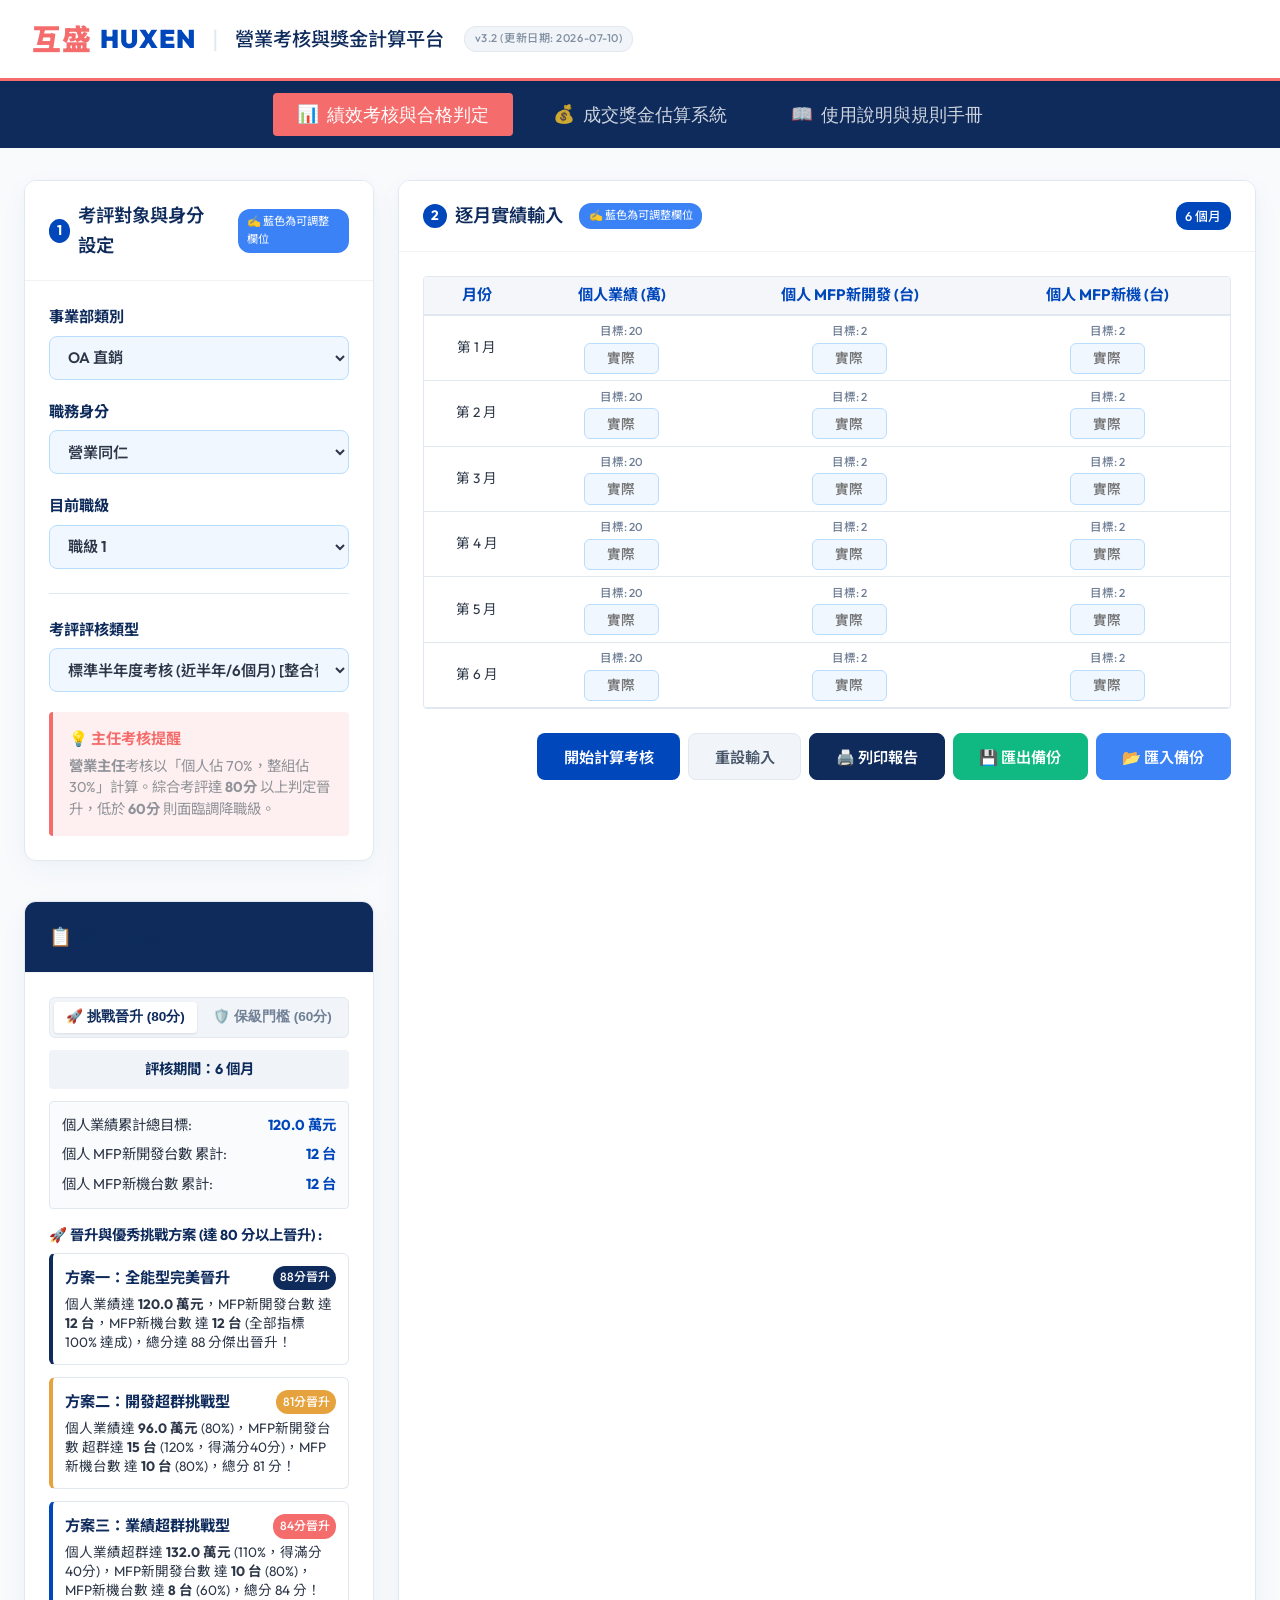
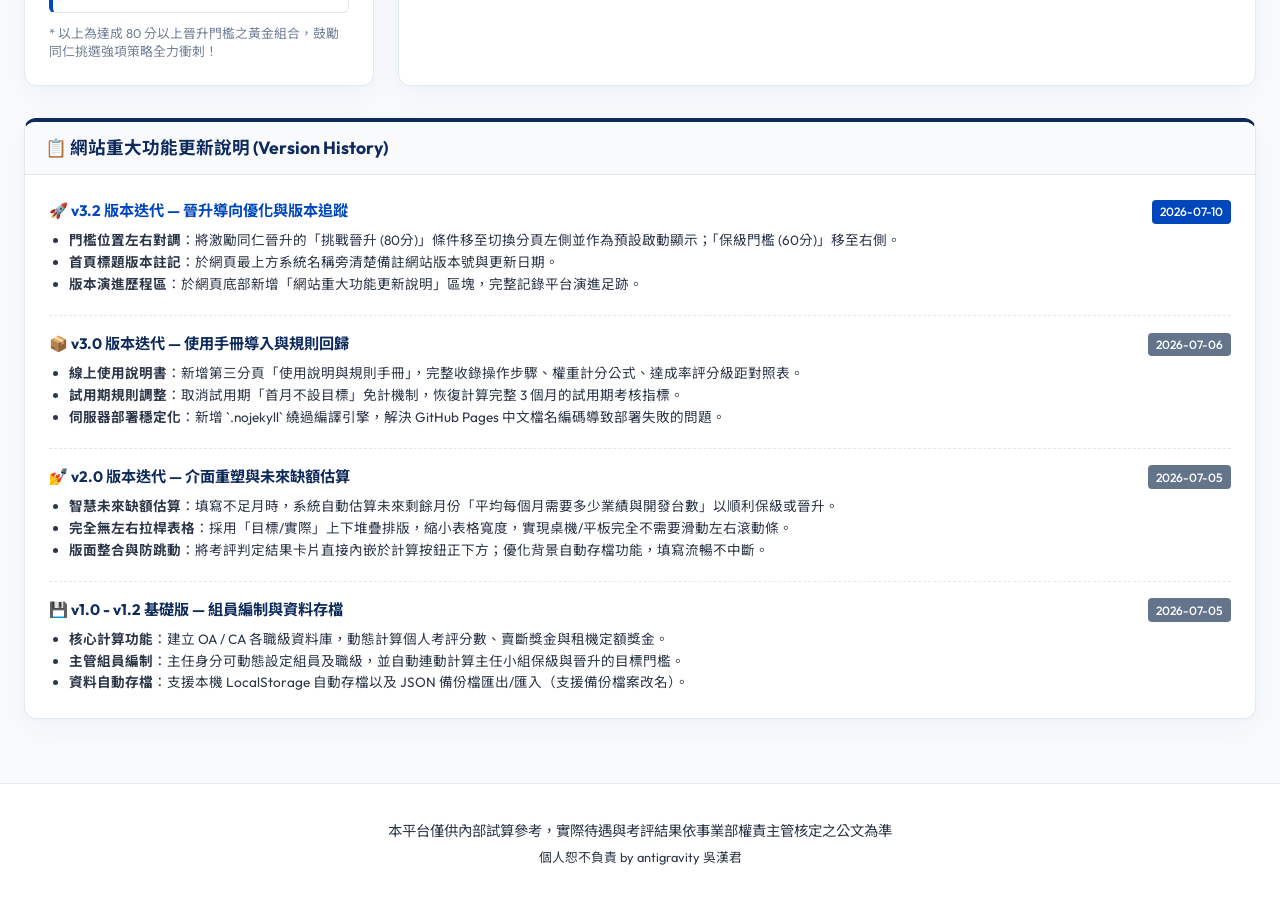
==== 營業考核與獎金計算平台.html @ aeac6f18 "UX: Rename alert note to '主任考核提醒' and Card 2 header to '晉升&保級小助手'" ====
<!DOCTYPE html>
<html lang="zh-TW">
<head>
  <meta charset="UTF-8">
  <meta name="viewport" content="width=device-width, initial-scale=1.0">
  <title>互盛 HUXEN | 營業同仁成交獎金與績效考核計算平台</title>
  <!-- Google Fonts: Outfit & Noto Sans TC -->
  <link rel="preconnect" href="https://fonts.googleapis.com">
  <link rel="preconnect" href="https://fonts.gstatic.com" crossorigin>
  <link href="https://fonts.googleapis.com/css2?family=Noto+Sans+TC:wght@400;500;700&family=Outfit:wght@400;600;800&display=swap" rel="stylesheet">
  
  <style>
    /* Style System based on https://www.eosasc.com.tw/ (Huxen / Aurora style) */

    :root {
      --brand-blue: #0047bb;      /* 互盛皇家藍 */
      --brand-red: #f56c6c;       /* 震旦經典紅 (改為更柔和的高雅紅) */
      --brand-red-hover: #dd6161;
      --brand-blue-hover: #003691;
      --navy: #0e2b5c;            /* 深海軍藍 */
      --bg-color: #f8fafc;        /* 淺藍灰背景，增加呼吸感與高級感 */
      --card-bg: #ffffff;
      --text-dark: #2d3748;       /* 柔和深色字 */
      --text-muted: #718096;      /* 輔助文字 */
      --border-color: #e2e8f0;    /* 淺色細框線 */
      --border-radius: 12px;      /* 增加圓角到 12px 使其更柔和 */
      
      --success: #67c23a;         /* 更優雅的綠色 */
      --warning: #e6a23c;         /* 更溫和的橘黃色 */
      --danger: #f56c6c;
      --info: #909399;
    }

    * {
      box-sizing: border-box;
      margin: 0;
      padding: 0;
    }

    body {
      font-family: 'Outfit', 'Noto Sans TC', -apple-system, BlinkMacSystemFont, "Segoe UI", Roboto, Helvetica, Arial, sans-serif;
      background-color: var(--bg-color);
      color: var(--text-dark);
      line-height: 1.6;
    }


    /* Header */
    .app-header {
      background-color: #ffffff;
      border-bottom: 3px solid var(--brand-red);
      padding: 1rem 2rem;
      position: sticky;
      top: 0;
      z-index: 100;
      box-shadow: 0 2px 8px rgba(0, 0, 0, 0.06);
    }

    .header-container {
      max-width: 1400px;
      margin: 0 auto;
      display: flex;
      justify-content: space-between;
      align-items: center;
    }

    .brand {
      display: flex;
      align-items: center;
      gap: 0.5rem;
    }

    .logo-huxen {
      color: var(--brand-red);
      font-weight: 900;
      font-size: 1.8rem;
      letter-spacing: 1px;
    }

    .logo-group {
      color: var(--brand-blue);
      font-weight: 900;
      font-size: 1.6rem;
      letter-spacing: 1px;
    }

    .logo-divider {
      color: var(--border-color);
      font-size: 1.5rem;
      margin: 0 0.5rem;
    }

    .logo-title {
      font-weight: 500;
      color: var(--navy);
      font-size: 1.2rem;
    }

    .logo-version {
      font-size: 0.7rem;
      color: rgba(100, 116, 139, 0.8);
      background-color: #f1f5f9;
      border: 1px solid var(--border-color);
      padding: 0.2rem 0.6rem;
      border-radius: 12px;
      margin-left: 0.75rem;
      font-weight: 500;
      display: inline-block;
      vertical-align: middle;
      letter-spacing: 0.05em;
    }


    /* Tabs */
    .app-tabs {
      background-color: var(--navy);
      display: flex;
      justify-content: center;
      gap: 1rem;
      padding: 0.75rem 1rem;
    }

    .tab-btn {
      background: transparent;
      border: none;
      color: rgba(255, 255, 255, 0.8);
      padding: 0.6rem 1.5rem;
      font-size: 1.1rem;
      font-weight: 500;
      cursor: pointer;
      border-radius: 4px;
      transition: all 0.3s;
      display: flex;
      align-items: center;
      gap: 0.5rem;
    }

    .tab-btn:hover {
      color: #ffffff;
      background-color: rgba(255, 255, 255, 0.1);
    }

    .tab-btn.active {
      color: #ffffff;
      background-color: var(--brand-red);
    }

    /* Main Layout */
    .app-content {
      max-width: 1400px;
      margin: 2rem auto;
      padding: 0 1.5rem;
      min-height: 70vh;
    }

    .tab-section {
      display: none;
    }

    .tab-section.active {
      display: block;
      animation: fadeIn 0.4s ease-in-out;
    }

    @keyframes fadeIn {
      from { opacity: 0; transform: translateY(10px); }
      to { opacity: 1; transform: translateY(0); }
    }

    /* Grid & Cards */
    .grid-container {
      display: grid;
      grid-template-columns: 1fr;
      gap: 1.5rem;
    }

    /* Tab 1 Grid Structure - Default is vertical stack on mobile */
    #tab-appraisal .grid-container {
      grid-template-columns: 1fr;
    }

    /* Desktop Grid Structure */
    @media (min-width: 992px) {
      #tab-appraisal .grid-container {
        grid-template-columns: 350px 1fr;
      }
      
      /* When result is displayed, keep two columns */
      #tab-appraisal.has-result .grid-container {
        grid-template-columns: 350px 1fr;
      }
    }


    .left-panel {
      display: flex;
      flex-direction: column;
      gap: 1.5rem;
    }

    /* 保級及格條件樣式 */
    /* 參考門檻切換頁籤 */
    .ref-tab-toggle {
      display: flex;
      gap: 0.25rem;
      margin-bottom: 0.75rem;
      background-color: #f1f5f9;
      padding: 0.25rem;
      border-radius: 6px;
      border: 1px solid var(--border-color);
    }

    .ref-tab-btn {
      flex: 1;
      border: none;
      background: none;
      padding: 0.4rem;
      font-size: 0.85rem;
      font-weight: 700;
      color: var(--text-muted);
      border-radius: 4px;
      cursor: pointer;
      transition: all 0.2s ease;
      text-align: center;
    }

    .ref-tab-btn:hover {
      color: var(--navy);
      background-color: rgba(255, 255, 255, 0.5);
    }

    .ref-tab-btn.active {
      background-color: #ffffff;
      color: var(--navy);
      box-shadow: 0 1px 3px rgba(0,0,0,0.1);
    }

    .ref-period-desc {
      font-size: 0.9rem;
      color: var(--navy);
      font-weight: bold;
      background-color: #f0f4f8;
      padding: 0.5rem;
      border-radius: 4px;
      margin-bottom: 0.75rem;
      text-align: center;
    }

    .ref-target-list {
      list-style: none;
      padding: 0;
      margin-bottom: 1rem;
      font-size: 0.9rem;
      background-color: #fafbfc;
      padding: 0.75rem;
      border: 1px solid var(--border-color);
      border-radius: 4px;
    }

    .ref-target-list li {
      margin-bottom: 0.4rem;
      display: flex;
      justify-content: space-between;
    }

    .ref-target-list li:last-child {
      margin-bottom: 0;
    }

    .ref-target-list strong {
      color: var(--brand-blue);
    }

    .ref-scheme-card {
      border: 1px solid #e2e8f0;
      border-radius: 6px;
      padding: 0.75rem;
      margin-bottom: 0.75rem;
      background-color: #ffffff;
      transition: transform 0.2s, box-shadow 0.2s;
    }

    .ref-scheme-card:hover {
      transform: translateY(-2px);
      box-shadow: 0 4px 8px rgba(0, 0, 0, 0.05);
    }

    .ref-scheme-card.sales-focus {
      border-left: 4px solid var(--brand-blue);
    }

    .ref-scheme-card.qty-focus {
      border-left: 4px solid var(--warning);
    }

    .ref-scheme-card.balanced-focus {
      border-left: 4px solid var(--success);
    }

    .ref-scheme-title {
      font-size: 0.95rem;
      font-weight: bold;
      margin-bottom: 0.3rem;
      color: var(--navy);
      display: flex;
      justify-content: space-between;
    }

    .ref-scheme-title .badge {
      font-size: 0.75rem;
      padding: 0.1rem 0.4rem;
    }

    .ref-scheme-desc {
      font-size: 0.85rem;
      color: var(--text-dark);
      line-height: 1.4;
    }

    .ref-note {
      font-size: 0.8rem;
      color: var(--text-muted);
      line-height: 1.4;
      margin-top: 0.5rem;
    }

    .card {
      background-color: var(--card-bg);
      border: 1px solid var(--border-color);
      border-radius: var(--border-radius);
      box-shadow: 0 10px 30px rgba(0, 71, 187, 0.04), 0 1px 8px rgba(0, 0, 0, 0.02);
      overflow: hidden;
      display: flex;
      flex-direction: column;
      transition: transform 0.3s ease, box-shadow 0.3s ease;
    }

    .card-header {
      padding: 1.25rem 1.5rem;
      border-bottom: 1px solid #f0f2f5;
      background-color: #ffffff;
      display: flex;
      justify-content: space-between;
      align-items: center;
    }

    .card-header h3 {
      font-size: 1.15rem;
      color: var(--navy);
      font-weight: 600;
      display: flex;
      align-items: center;
      gap: 0.5rem;
    }

    .header-num {
      background-color: var(--brand-blue);
      color: #ffffff;
      width: 24px;
      height: 24px;
      border-radius: 50%;
      display: inline-flex;
      justify-content: center;
      align-items: center;
      font-size: 0.85rem;
      font-weight: 700;
    }

    .card-body {
      padding: 1.5rem;
      flex: 1;
    }


    /* Form Styles */
    .form-group {
      margin-bottom: 1.25rem;
    }

    .form-group label {
      display: block;
      font-weight: 700;
      margin-bottom: 0.4rem;
      color: var(--navy);
      font-size: 0.95rem;
    }

    .form-group select,
    .form-group input[type="text"],
    .form-group input[type="number"] {
      width: 100%;
      padding: 0.65rem 0.85rem;
      border: 1.5px solid #b9ddff;
      border-radius: 8px;
      font-size: 0.95rem;
      outline: none;
      background-color: #f0f7ff;
      color: var(--text-dark);
      font-weight: 600;
      font-family: inherit;
      transition: all 0.2s ease-in-out;
    }

    .form-group select:hover,
    .form-group input[type="text"]:hover,
    .form-group input[type="number"]:hover {
      background-color: #e0f0ff;
      border-color: #79bbff;
    }

    .form-group select:focus,
    .form-group input[type="text"]:focus,
    .form-group input[type="number"]:focus {
      border-color: var(--brand-blue);
      background-color: #ffffff;
      box-shadow: 0 0 0 3px rgba(0, 71, 187, 0.18);
    }



    .checkbox-group {
      display: flex;
      align-items: flex-start;
      gap: 0.5rem;
      background-color: #fcf8e3;
      padding: 0.75rem;
      border-radius: 4px;
      border: 1px solid #faebcc;
    }

    .checkbox-group input[type="checkbox"] {
      margin-top: 0.3rem;
      transform: scale(1.1);
      cursor: pointer;
    }

    .checkbox-group label {
      cursor: pointer;
      line-height: 1.4;
      font-size: 0.9rem;
    }

    .divider {
      border: 0;
      border-top: 1px solid var(--border-color);
      margin: 1.5rem 0;
    }

    /* Tables */
    .scroll-wrapper {
      overflow-x: auto;
      margin-bottom: 1rem;
      border: 1px solid var(--border-color);
      border-radius: 4px;
    }

    .input-table, .item-table {
      width: 100%;
      border-collapse: collapse;
      text-align: left;
      font-size: 0.95rem;
    }

    .input-table th, .item-table th {
      background-color: #f4f6f9;
      color: var(--brand-blue);
      font-weight: 700;
      padding: 0.8rem 1rem;
      border-bottom: 2px solid var(--border-color);
      white-space: nowrap;
    }

    .input-table td, .item-table td {
      padding: 0.8rem 1rem;
      border-bottom: 1px solid var(--border-color);
      vertical-align: middle;
    }

    .input-table tbody tr:hover, .item-table tbody tr:hover {
      background-color: #fafbfc;
    }

    .input-table input[type="number"],
    .item-table input[type="number"],
    .item-table select {
      padding: 0.45rem 0.7rem;
      border: 1.5px solid #b9ddff;
      border-radius: 6px;
      width: 100px;
      text-align: right;
      outline: none;
      background-color: #f0f7ff;
      color: var(--text-dark);
      font-weight: 600;
      font-family: inherit;
      transition: all 0.2s ease-in-out;
    }

    .input-table input[type="number"]:hover,
    .item-table input[type="number"]:hover,
    .item-table select:hover {
      background-color: #e0f0ff;
      border-color: #79bbff;
    }

    .input-table input[type="number"]:focus,
    .item-table input[type="number"]:focus,
    .item-table select:focus {
      border-color: var(--brand-blue);
      background-color: #ffffff;
      box-shadow: 0 0 0 3px rgba(0, 71, 187, 0.18);
    }


    .input-table input.read-only-target,
    .input-table td.read-only-target-td {
      background-color: #f1f3f5;
      color: #718096;
      font-weight: 600;
    }

    .input-table input.read-only-target {
      border-color: transparent;
      cursor: not-allowed;
    }


    /* Badge */
    .badge {
      background-color: var(--brand-blue);
      color: #ffffff;
      padding: 0.25rem 0.6rem;
      border-radius: 12px;
      font-size: 0.8rem;
      font-weight: 500;
    }

    /* Note Boxes */
    .note-box {
      padding: 1rem;
      border-radius: 4px;
      font-size: 0.9rem;
      margin-top: 1rem;
      line-height: 1.5;
    }

    .alert-note {
      background-color: #fef0f0;
      border-left: 4px solid var(--brand-red);
      color: #909399;
    }

    .alert-note h4 {
      color: var(--brand-red);
      font-size: 0.95rem;
      font-weight: 700;
      margin-bottom: 0.3rem;
    }

    .info-note {
      background-color: #ecf5ff;
      border-left: 4px solid var(--brand-blue);
      color: #606266;
    }

    .info-note h4 {
      color: var(--brand-blue);
      font-size: 0.95rem;
      font-weight: 700;
      margin-bottom: 0.3rem;
    }

    /* Buttons */
    .btn {
      padding: 0.7rem 1.6rem;
      font-size: 0.95rem;
      font-weight: 600;
      border-radius: 8px;
      cursor: pointer;
      border: 1px solid transparent;
      transition: all 0.25s ease-in-out;
      display: inline-flex;
      align-items: center;
      justify-content: center;
      font-family: inherit;
      gap: 0.5rem;
    }

    .btn:active {
      transform: scale(0.97);
    }

    .btn-primary {
      background-color: var(--brand-blue);
      color: #ffffff;
    }

    .btn-primary:hover {
      background-color: var(--brand-blue-hover);
      transform: translateY(-1px);
      box-shadow: 0 4px 12px rgba(0, 71, 187, 0.15);
    }

    .btn-secondary {
      background-color: #f1f5f9;
      color: #475569;
      border-color: #e2e8f0;
    }

    .btn-secondary:hover {
      background-color: #e2e8f0;
      color: #1e293b;
      transform: translateY(-1px);
    }


    .btn-danger {
      background-color: var(--danger);
      color: #ffffff;
      padding: 0.4rem 0.8rem;
      font-size: 0.85rem;
    }

    .btn-danger:hover {
      background-color: #a02d22;
    }

    .action-bar {
      display: flex;
      justify-content: flex-end;
      gap: 1rem;
      margin-top: 1.5rem;
    }

    .action-bar-center {
      display: flex;
      justify-content: center;
      gap: 1rem;
    }

    /* Dashboard Score Results */
    .result-card {
      grid-column: 1 / -1;
      animation: fadeIn 0.4s ease-in-out;
    }

    #appr-result-area {
      animation: fadeIn 0.5s ease-out;
    }

    .bg-navy {
      background-color: var(--navy) !important;
    }

    .text-white {
      color: #ffffff !important;
    }

    .score-dashboard {
      display: flex;
      flex-direction: column;
      align-items: center;
      justify-content: center;
      gap: 2rem;
      padding: 1.5rem;
      background-color: #f8fafc;
      border-radius: 8px;
      border: 1px solid var(--border-color);
      margin-bottom: 2rem;
    }

    @media (min-width: 768px) {
      .score-dashboard {
        flex-direction: row;
        justify-content: space-around;
      }
    }

    .score-circle {
      width: 160px;
      height: 160px;
      border-radius: 50%;
      background: radial-gradient(circle, #ffffff 60%, #e2e8f0 100%);
      border: 8px solid var(--brand-blue);
      display: flex;
      flex-direction: column;
      justify-content: center;
      align-items: center;
      box-shadow: 0 6px 16px rgba(0, 71, 187, 0.15);
    }

    .score-val {
      font-size: 3rem;
      font-weight: 900;
      color: var(--brand-blue);
      line-height: 1;
    }

    .score-lbl {
      font-size: 0.85rem;
      font-weight: 700;
      color: var(--text-muted);
      margin-top: 0.3rem;
    }

    .decision-panel {
      text-align: center;
      max-width: 350px;
    }

    .decision-title {
      font-weight: 700;
      color: var(--navy);
      font-size: 1.1rem;
      margin-bottom: 0.5rem;
    }

    .decision-badge {
      display: inline-block;
      padding: 0.5rem 2rem;
      font-size: 1.8rem;
      font-weight: 900;
      border-radius: 30px;
      color: #ffffff;
      box-shadow: 0 4px 10px rgba(0, 0, 0, 0.1);
      margin-bottom: 0.8rem;
      text-shadow: 1px 1px 2px rgba(0,0,0,0.15);
    }

    .decision-badge.pass {
      background-color: var(--success);
    }

    .decision-badge.warning {
      background-color: var(--warning);
    }

    .decision-badge.fail {
      background-color: var(--danger);
    }

    .decision-desc {
      font-size: 0.95rem;
      color: var(--text-dark);
      font-weight: 500;
    }

    /* Metric breakdowns */
    .section-title {
      font-size: 1.1rem;
      color: var(--navy);
      border-left: 4px solid var(--brand-red);
      padding-left: 0.5rem;
      margin-bottom: 1.2rem;
      font-weight: 700;
    }

    .metric-breakdown {
      display: flex;
      flex-direction: column;
      gap: 1.25rem;
      margin-bottom: 2rem;
    }

    .metric-item {
      background-color: #ffffff;
      border: 1px solid var(--border-color);
      padding: 1rem;
      border-radius: 6px;
    }

    .metric-info {
      display: flex;
      justify-content: space-between;
      font-weight: 700;
      margin-bottom: 0.5rem;
      font-size: 0.95rem;
    }

    .metric-score {
      color: var(--brand-blue);
    }

    .metric-progress-container {
      height: 10px;
      background-color: #e4e7ed;
      border-radius: 5px;
      overflow: hidden;
      margin-bottom: 0.5rem;
    }

    .metric-progress-bar {
      height: 100%;
      border-radius: 5px;
      transition: width 0.6s ease-in-out;
    }

    .bg-blue { background-color: var(--brand-blue) !important; }
    .bg-orange { background-color: var(--warning) !important; }
    .bg-red { background-color: var(--brand-red) !important; }

    .metric-details {
      font-size: 0.85rem;
      color: var(--text-muted);
    }

    /* Checklist */
    .checklist {
      list-style: none;
      display: flex;
      flex-direction: column;
      gap: 0.75rem;
    }

    .checklist li {
      display: flex;
      align-items: center;
      gap: 0.75rem;
      padding: 0.75rem 1rem;
      border-radius: 4px;
      background-color: #fdfdfd;
      border: 1px solid var(--border-color);
      font-weight: 500;
      font-size: 0.95rem;
    }

    .checklist li.checked-pass {
      border-color: #c2e7b0;
      background-color: #f0f9eb;
      color: var(--success);
    }

    .checklist li.checked-pass .chk-icon::before {
      content: '✓';
      font-weight: bold;
    }

    .checklist li.checked-fail {
      border-color: #fbc4c4;
      background-color: #fef0f0;
      color: var(--danger);
    }

    .checklist li.checked-fail .chk-icon::before {
      content: '✗';
      font-weight: bold;
    }

    .chk-icon {
      width: 20px;
      height: 20px;
      border-radius: 50%;
      border: 2px solid currentColor;
      display: inline-flex;
      justify-content: center;
      align-items: center;
      font-size: 0.75rem;
    }

    /* TAB 2 Commission CSS */
    #tab-commission .grid-container {
      grid-template-columns: 1fr;
    }

    .rental-actions {
      display: flex;
      flex-direction: column;
    }

    .total-commission-box {
      padding: 2rem;
      background-color: #fff5f5;
      border: 2px dashed var(--brand-red);
      border-radius: 8px;
      margin: 1rem auto 2rem;
      max-width: 500px;
    }

    .total-title {
      font-size: 1.2rem;
      color: var(--navy);
      font-weight: 700;
      margin-bottom: 0.5rem;
    }

    .total-amount-display {
      font-size: 3rem;
      font-weight: 900;
      color: var(--brand-red);
    }

    .commission-breakdown-summary {
      font-size: 1.1rem;
      color: var(--text-dark);
    }

    .commission-breakdown-summary p {
      margin: 0.5rem 0;
    }

    /* Utility margins */
    .mt-3 { margin-top: 1rem !important; }
    .mt-4 { margin-top: 1.5rem !important; }
    .mr-2 { margin-right: 0.5rem !important; }

    /* Footer bar */
    .app-footer-bar {
      background-color: #ffffff;
      border-top: 1px solid var(--border-color);
      padding: 2rem 1rem;
      text-align: center;
      margin-top: 4rem;
    }

    .footer-container p {
      margin: 0.25rem 0;
      font-size: 0.9rem;
    }

    .small {
      font-size: 0.8rem !important;
    }

    /* Mobile scroll tip styling */
    .mobile-scroll-tip {
      display: none;
      font-size: 0.85rem;
      color: var(--brand-red);
      font-weight: 700;
      margin-top: 0.4rem;
    }

    @media (max-width: 991px) {
      .mobile-scroll-tip {
        display: inline-block;
        width: 100%;
      }
    }

    /* Supervisor Team Composition CSS */
    .team-member-row {
      display: flex;
      align-items: center;
      gap: 0.5rem;
      background-color: #f8fafc;
      padding: 0.4rem 0.6rem;
      border-radius: 4px;
      border: 1px solid var(--border-color);
    }

    .team-member-row span {
      font-size: 0.85rem;
      font-weight: bold;
      color: var(--navy);
      white-space: nowrap;
    }

    .team-member-row select {
      padding: 0.25rem 0.5rem !important;
      font-size: 0.85rem !important;
      height: auto !important;
      width: auto !important;
      flex: 1;
    }

    .btn-delete-member {
      background: transparent;
      border: none;
      color: var(--brand-red);
      cursor: pointer;
      font-weight: bold;
      font-size: 1.1rem;
      padding: 0 0.25rem;
      line-height: 1;
      transition: color 0.2s;
    }

    .btn-delete-member:hover {
      color: var(--brand-red-hover);
    }

    /* Data Backup置底大型卡片樣式 */
    .data-backup-card {
      margin-top: 3rem;
      background-color: var(--card-bg);
      border: 1px solid var(--border-color);
      border-radius: var(--border-radius);
      box-shadow: 0 10px 30px rgba(0, 71, 187, 0.04), 0 1px 8px rgba(0, 0, 0, 0.02);
      padding: 2rem;
      text-align: center;
    }

    .backup-title {
      font-size: 1.2rem;
      font-weight: 600;
      color: var(--navy);
      margin-bottom: 0.5rem;
    }

    .backup-desc {
      font-size: 0.9rem;
      color: var(--text-muted);
      margin-bottom: 1.5rem;
    }

    .backup-buttons-group {
      display: flex;
      justify-content: center;
      gap: 1rem;
      flex-wrap: wrap;
    }

    .btn-backup {
      padding: 0.9rem 2rem !important;
      font-size: 1rem !important;
      min-width: 220px;
      box-shadow: 0 4px 6px rgba(0, 0, 0, 0.04);
    }

    .btn-backup svg {
      width: 20px;
      height: 20px;
      fill: currentColor;
    }

    .btn-backup-export {
      background-color: #10b981 !important;
      color: #ffffff !important;
      border-color: #10b981 !important;
    }

    .btn-backup-export:hover {
      background-color: #059669 !important;
      transform: translateY(-2px);
      box-shadow: 0 8px 16px rgba(16, 185, 129, 0.2);
    }

    .btn-backup-import {
      background-color: #3b82f6 !important;
      color: #ffffff !important;
      border-color: #3b82f6 !important;
    }

    .btn-backup-import:hover {
      background-color: #2563eb !important;
      transform: translateY(-2px);
      box-shadow: 0 8px 16px rgba(59, 130, 246, 0.2);
    }

    .backup-status-text {
      font-size: 0.9rem;
      color: #10b981;
      font-weight: 700;
      display: none;
      align-items: center;
      justify-content: center;
      gap: 0.3rem;
      margin-top: 1rem;
    }

    .cell-stack {
      display: flex;
      flex-direction: column;
      align-items: center;
      gap: 2px;
    }

    .target-lbl {
      font-size: 0.72rem;
      color: var(--text-muted);
      font-weight: 500;
      white-space: nowrap;
    }

    .actual-input {
      width: 75px !important;
      text-align: right;
      font-size: 0.85rem !important;
      padding: 0.35rem 0.5rem !important;
      border-radius: 6px !important;
      background-color: #f0f7ff !important;
      border: 1.5px solid #b9ddff !important;
      color: var(--text-dark) !important;
      font-weight: 600 !important;
      outline: none !important;
      transition: all 0.2s ease-in-out !important;
    }

    .actual-input:hover {
      background-color: #e0f0ff !important;
      border-color: #79bbff !important;
    }

    .actual-input:focus {
      background-color: #ffffff !important;
      border-color: var(--brand-blue) !important;
      box-shadow: 0 0 0 3px rgba(0, 71, 187, 0.18) !important;
    }


    /* 列印專屬排版優化 */
    @media print {
      /* 隱藏網頁上無須列印的互動元件與導覽 */
      header,
      nav,
      .left-panel,
      .action-bar,
      .action-bar-center,
      .rental-actions,
      .btn,
      button,
      input[type="file"],
      #save-status-msg,
      .changelog-section,
      footer,
      .item-table th:last-child,
      .item-table td:last-child {
        display: none !important;
      }

      /* 擴展主容器至 100% 滿版 */
      body {
        background-color: #ffffff !important;
        color: #000000 !important;
        font-size: 11pt !important;
        margin: 0 !important;
        padding: 0 !important;
      }

      .app-content {
        max-width: 100% !important;
        width: 100% !important;
        padding: 0 !important;
        margin: 0 !important;
      }

      .grid-container {
        display: block !important;
      }

      /* 卡片改為無陰影邊框 */
      .card {
        box-shadow: none !important;
        border: 1px solid #000000 !important;
        margin-bottom: 20px !important;
        page-break-inside: avoid !important;
        background-color: #ffffff !important;
      }

      .card-header {
        background-color: #f1f5f9 !important;
        color: #000000 !important;
        border-bottom: 1px solid #000000 !important;
        padding: 0.5rem 1rem !important;
      }

      .card-header h3 {
        color: #000000 !important;
      }

      /* 在列印網頁最上方顯示報告抬頭 */
      body::before {
        content: "互盛 HUXEN 營業考核與獎金試算報告";
        display: block;
        font-size: 18pt;
        font-weight: bold;
        text-align: center;
        margin-bottom: 20px;
        color: #000000;
      }

      /* 在列印網頁最下方顯示聲明與備註 */
      body::after {
        content: "所有數據試算僅供參考，本平台僅供內部試算參考，實際待遇與考評結果依事業部權責主管核定之公文為準";
        display: block;
        font-size: 9pt;
        text-align: center;
        margin-top: 30px;
        border-top: 1px solid #000000;
        padding-top: 10px;
        color: #334155;
      }

      /* 去除輸入欄位背景與下拉選單箭頭 */
      input, select {
        border: none !important;
        background: transparent !important;
        color: #000000 !important;
        font-weight: bold !important;
        padding: 0 !important;
        appearance: none !important;
      }

      /* 表格框線黑白化 */
      .item-table, .metric-breakdown-table {
        border: 1px solid #000000 !important;
        width: 100% !important;
      }

      .item-table th, .item-table td {
        border: 1px solid #000000 !important;
        color: #000000 !important;
      }

      .item-table th {
        background-color: #f1f5f9 !important;
      }

      /* 強制將結果區完全展開顯示 */
      #appr-result-area {
        display: block !important;
        border-top: 2px solid #000000 !important;
      }
      
      .score-circle {
        border: 2px solid #000000 !important;
        color: #000000 !important;
      }
    }
  </style>



</head>
<body>

  <!-- Header -->
  <header class="app-header">
    <div class="header-container">
      <div class="brand">
        <!-- Aurora / Huxen Red & Blue Styled Logo -->
        <span class="logo-huxen">互盛</span>
        <span class="logo-group">HUXEN</span>
        <span class="logo-divider">|</span>
        <span class="logo-title">營業考核與獎金計算平台</span>
        <span class="logo-version">v3.2 (更新日期: 2026-07-10)</span>
      </div>
    </div>
  </header>

  <!-- Navigation Tabs -->
  <nav class="app-tabs">
    <button class="tab-btn active" onclick="switchTab('appraisal')">
      <span class="tab-icon">📊</span> 績效考核與合格判定
    </button>
    <button class="tab-btn" onclick="switchTab('commission')">
      <span class="tab-icon">💰</span> 成交獎金估算系統
    </button>
    <button class="tab-btn" onclick="switchTab('guide')">
      <span class="tab-icon">📖</span> 使用說明與規則手冊
    </button>
  </nav>


  <main class="app-content">
    
    <!-- Tab 1: Performance Appraisal -->
    <section id="tab-appraisal" class="tab-section active">
      <div class="grid-container">
        
        <!-- Left Panel Container (Stacks multiple cards) -->
        <div class="left-panel">
          <!-- Card 1: Configuration -->
          <div class="card config-card">
            <div class="card-header">
              <h3><span class="header-num">1</span> 考評對象與身分設定 <span class="badge" style="background-color: #3b82f6; font-size: 0.7rem; margin-left: 0.5rem; font-weight: normal; vertical-align: middle;">✍️ 藍色為可調整欄位</span></h3>
            </div>
            <div class="card-body">
              <!-- Channel / Role -->
              <div class="form-group">
                <label for="appr-channel">事業部類別</label>
                <select id="appr-channel" onchange="onAppraisalConfigChange()">
                  <option value="OA">OA 直銷</option>
                  <option value="CA">CA 直銷</option>
                </select>
              </div>
              
              <div class="form-group">
                <label for="appr-role">職務身分</label>
                <select id="appr-role" onchange="onAppraisalConfigChange()">
                  <option value="sales">營業同仁</option>
                  <option value="supervisor">營業主任</option>
                </select>
              </div>

              <div class="form-group">
                <label for="appr-level">目前職級</label>
                <select id="appr-level" onchange="onAppraisalConfigChange()">
                  <!-- Dynamic based on role -->
                </select>
              </div>

              <!-- Supervisor Team Members Config (Only visible when role is supervisor) -->
              <div id="supervisor-team-config-wrap" style="display: none; margin-top: 1.25rem;">
                <label style="display: block; font-weight: 700; margin-bottom: 0.5rem; color: var(--navy); font-size: 0.95rem;">營業組員編制設定</label>
                <div id="team-members-list" style="display: flex; flex-direction: column; gap: 0.5rem; margin-bottom: 0.75rem;">
                  <!-- Dynamic Member Rows -->
                </div>
                <button type="button" class="btn btn-secondary" onclick="addTeamMember()" style="padding: 0.35rem 0.75rem; font-size: 0.85rem; width: 100%;">＋ 新增組員 / 缺編</button>
              </div>

              <hr class="divider">


              <!-- Evaluation Mode -->
              <div class="form-group">
                <label for="appr-mode">考評評核類型</label>
                <select id="appr-mode" onchange="onAppraisalConfigChange()">
                  <option value="standard-6m">標準半年度考核 (近半年/6個月) [整合晉升與調降]</option>
                  <option value="promotion-sup">同仁晉升主任 (近三個月/3個月)</option>
                  <option value="probation">新員試用期評核 (近三個月/3個月)</option>
                </select>
              </div>


              <div class="note-box alert-note">
                <h4>💡 主任考核提醒</h4>
                <p><strong>營業主任</strong>考核以「個人佔 70%，整組佔 30%」計算。綜合考評達 <strong>80分</strong> 以上判定晉升，低於 <strong>60分</strong> 則面臨調降職級。</p>
              </div>
            </div>
          </div>

          <!-- Card 2: Passing Condition Reference (Avoid Demotion) -->
          <div class="card ref-card mt-3">
            <div class="card-header bg-navy text-white">
              <h3>📋 晉升&保級小助手</h3>
            </div>
            <div class="card-body" id="pass-conditions-content">
              <!-- Dynamically populated by JS -->
            </div>
          </div>
        </div>

        <!-- Middle input panel -->
        <div class="card input-card">
          <div class="card-header">
            <h3><span class="header-num">2</span> 逐月實績輸入 <span class="badge" style="background-color: #3b82f6; font-size: 0.7rem; margin-left: 0.5rem; font-weight: normal; vertical-align: middle;">✍️ 藍色為可調整欄位</span></h3>
            <span class="badge" id="month-count-badge">6 個月</span>
          </div>
          <div class="card-body">
            <span class="mobile-scroll-tip">👈 手機版可左右滑動表格輸入實績 👉</span>

            <div class="scroll-wrapper">
              <table class="input-table" id="appr-input-table">
                <thead>
                  <tr id="table-header-row">
                    <!-- Dynamic Headers -->
                  </tr>
                </thead>
                <tbody id="appr-input-tbody">
                  <!-- Dynamic Input Rows -->
                </tbody>
              </table>
            </div>

            <div class="action-bar" style="display: flex; align-items: center; gap: 0.5rem; flex-wrap: wrap;">
              <button class="btn btn-primary" onclick="calculateAppraisal()">開始計算考核</button>
              <button class="btn btn-secondary" onclick="resetAppraisalForm()">重設輸入</button>
              <button type="button" class="btn" onclick="window.print()" style="background-color: var(--navy); color: #ffffff; border-color: var(--navy); transform: none; box-shadow: none;">🖨️ 列印報告</button>
              <button type="button" class="btn btn-backup-export" onclick="exportDataToFile()">💾 匯出備份</button>
              <button type="button" class="btn btn-backup-import" onclick="triggerImportFile()">📂 匯入備份</button>
              <input type="file" id="import-file-input" style="display: none;" accept=".json" onchange="importDataFromFile(event)">
              <span id="save-status-msg" style="font-size: 0.85rem; color: #10b981; margin-left: 1rem; align-self: center; font-weight: bold; display: none;">✓ 已自動存檔</span>
            </div>

          </div>
        </div>


            <!-- Appraisal Result Area (Embedded directly below action buttons) -->
            <div id="appr-result-area" style="display: none; margin-top: 2rem; border-top: 1.5px solid var(--border-color); padding-top: 1.5rem;">
              <h3 style="margin-bottom: 1.5rem; color: var(--navy); font-size: 1.2rem; font-weight: 700; display: flex; align-items: center; gap: 0.5rem;">
                <span class="header-num" style="background-color: var(--brand-blue); color: white; border-radius: 50%; width: 24px; height: 24px; display: inline-flex; align-items: center; justify-content: center; font-size: 0.9rem;">3</span> 考評判定結果
              </h3>
              
              <!-- Score dashboard -->
              <div class="score-dashboard">
                <div class="score-circle">
                  <span class="score-val" id="res-total-score">0</span>
                  <span class="score-lbl">綜合考核得分</span>
                </div>
                <div class="decision-panel">
                  <div class="decision-title">考評判定結果</div>
                  <div class="decision-badge" id="res-decision-badge">--</div>
                  <div class="decision-desc" id="res-decision-desc"></div>
                </div>
              </div>

              <!-- Score breakdown detail -->
              <h4 class="section-title">指標得分明細</h4>
              <div class="metric-breakdown">
                
                <!-- Metric 1 -->
                <div class="metric-item">
                  <div class="metric-info">
                    <span class="metric-name">1. 業績達成率 (配分 40%)</span>
                    <span class="metric-score" id="res-m1-score">0 / 40 分</span>
                  </div>
                  <div class="metric-progress-container">
                    <div class="metric-progress-bar bg-blue" id="res-m1-progress" style="width: 0%"></div>
                  </div>
                  <div class="metric-details">
                    目標累計: <span id="res-m1-target">0</span> 萬 | 實際累計: <span id="res-m1-actual">0</span> 萬 (達成率: <span id="res-m1-rate">0%</span>)
                  </div>
                </div>

                <!-- Metric 2 -->
                <div class="metric-item">
                  <div class="metric-info">
                    <span class="metric-name" id="res-m2-name">2. MFP新開發台數達成率 (配分 40%)</span>
                    <span class="metric-score" id="res-m2-score">0 / 40 分</span>
                  </div>
                  <div class="metric-progress-container">
                    <div class="metric-progress-bar bg-orange" id="res-m2-progress" style="width: 0%"></div>
                  </div>
                  <div class="metric-details">
                    目標累計: <span id="res-m2-target">0</span> 台 | 實際累計: <span id="res-m2-actual">0</span> 台 (達成率: <span id="res-m2-rate">0%</span>)
                  </div>
                </div>

                <!-- Metric 3 -->
                <div class="metric-item">
                  <div class="metric-info">
                    <span class="metric-name" id="res-m3-name">3. MFP新機台數達成率 (配分 20%)</span>
                    <span class="metric-score" id="res-m3-score">0 / 20 分</span>
                  </div>
                  <div class="metric-progress-container">
                    <div class="metric-progress-bar bg-red" id="res-m3-progress" style="width: 0%"></div>
                  </div>
                  <div class="metric-details">
                    目標累計: <span id="res-m3-target">0</span> 台 | 實際累計: <span id="res-m3-actual">0</span> 台 (達成率: <span id="res-m3-rate">0%</span>)
                  </div>
                </div>

              </div>

              <!-- Weighted Breakdown (for supervisor) -->
              <div id="supervisor-weight-panel" class="note-box info-note" style="display: none;">
                <h4>👥 營業主任小組加權明細</h4>
                <p>個人考評分數: <strong id="res-personal-score">0</strong> 分 (權重 70% = <span id="res-personal-weighted">0</span> 分)</p>
                <p>小組考評分數: <strong id="res-group-score">0</strong> 分 (權重 30% = <span id="res-group-weighted">0</span> 分)</p>
                <p class="small text-muted">* 小組目標與實際為各月份組員(含主任)總和。</p>
              </div>

              <!-- Minimum Condition Checklist -->
              <h4 class="section-title">合格條件檢核</h4>
              <ul class="checklist">
                <li id="chk-score-80">
                  <span class="chk-icon"></span> 晉升標準: 近期分數達 80 分以上 (現狀: <span id="chk-score-80-val">0</span> 分)
                </li>
                <li id="chk-score-60">
                  <span class="chk-icon"></span> 降級警示: 分數低於 60 分將面臨降級 (現狀: <span id="chk-score-60-val">0</span> 分)
                </li>
                <li id="chk-probation-pass" style="display: none;">
                  <span class="chk-icon"></span> 試用正式任用: 分數達 80 分以上 (現狀: <span id="chk-prob-score-val">0</span> 分)
                </li>
              </ul>

              <!-- Future requirements estimation (only visible when partially filled) -->
              <div id="future-estimation-panel" style="display: none; margin-top: 1.5rem; padding: 1.25rem; background-color: #ecf5ff; border: 1px solid #dcdfe6; border-radius: 8px; border-left: 4px solid var(--brand-blue);">
                <h4 style="color: var(--brand-blue); margin-bottom: 0.5rem; display: flex; align-items: center; gap: 0.3rem; font-size: 1rem; font-weight: 600;">
                  <span>🔮 未來月份業績與台數缺額預估</span>
                </h4>
                <p style="font-size: 0.85rem; color: var(--text-dark); margin-bottom: 0.75rem;">
                  您目前已填寫了 <strong id="est-filled-months" class="text-primary" style="color: var(--brand-blue);">0</strong> 個月實績，剩餘 <strong id="est-rem-months" class="text-primary" style="color: var(--brand-blue);">0</strong> 個月。若要達到目標，剩餘月份平均每月需達成：
                </p>
                
                <div style="overflow-x: auto;">
                  <table style="width: 100%; border-collapse: collapse; font-size: 0.85rem; text-align: left; min-width: 500px;">
                    <thead>
                      <tr style="border-bottom: 2px solid #cbd5e1;">
                        <th style="padding: 0.5rem 0.2rem; color: var(--navy); font-weight: 600;">預估達成目標</th>
                        <th style="padding: 0.5rem 0.2rem; text-align: right; color: var(--brand-blue); font-weight: 600;">個人月均業績</th>
                        <th style="padding: 0.5rem 0.2rem; text-align: right; color: var(--brand-blue); font-weight: 600;">個人月均新開發</th>
                        <th style="padding: 0.5rem 0.2rem; text-align: right; color: var(--brand-blue); font-weight: 600;">個人月均新機</th>
                        <th class="est-group-th" style="padding: 0.5rem 0.2rem; text-align: right; color: var(--navy); font-weight: 600;">小組月均業績</th>
                        <th class="est-group-th" style="padding: 0.5rem 0.2rem; text-align: right; color: var(--navy); font-weight: 600;">小組月均新開發</th>
                        <th class="est-group-th" style="padding: 0.5rem 0.2rem; text-align: right; color: var(--navy); font-weight: 600;">小組月均新機</th>
                      </tr>
                    </thead>
                    <tbody>
                      <tr style="border-bottom: 1px solid #e2e8f0;">
                        <td style="padding: 0.6rem 0.2rem; font-weight: bold; color: var(--brand-blue);">🎯 100% 滿分目標</td>
                        <td style="padding: 0.6rem 0.2rem; text-align: right; font-weight: bold;" id="est-100-s-sales">0 萬</td>
                        <td style="padding: 0.6rem 0.2rem; text-align: right; font-weight: bold;" id="est-100-s-dev">0 台</td>
                        <td style="padding: 0.6rem 0.2rem; text-align: right; font-weight: bold;" id="est-100-s-mach">0 台</td>
                        <td class="est-group-td" style="padding: 0.6rem 0.2rem; text-align: right; font-weight: bold;" id="est-100-g-sales">0 萬</td>
                        <td class="est-group-td" style="padding: 0.6rem 0.2rem; text-align: right; font-weight: bold;" id="est-100-g-dev">0 台</td>
                        <td class="est-group-td" style="padding: 0.6rem 0.2rem; text-align: right; font-weight: bold;" id="est-100-g-mach">0 台</td>
                      </tr>
                      <tr>
                        <td style="padding: 0.6rem 0.2rem; font-weight: bold; color: #e11d48;">🛡️ 60分 保級基本線 (均衡型)</td>
                        <td style="padding: 0.6rem 0.2rem; text-align: right; font-weight: bold; color: #e11d48;" id="est-60-s-sales">0 萬</td>
                        <td style="padding: 0.6rem 0.2rem; text-align: right; font-weight: bold; color: #e11d48;" id="est-60-s-dev">0 台</td>
                        <td style="padding: 0.6rem 0.2rem; text-align: right; font-weight: bold; color: #e11d48;" id="est-60-s-mach">0 台</td>
                        <td class="est-group-td" style="padding: 0.6rem 0.2rem; text-align: right; font-weight: bold; color: #e11d48;" id="est-60-g-sales">0 萬</td>
                        <td class="est-group-td" style="padding: 0.6rem 0.2rem; text-align: right; font-weight: bold; color: #e11d48;" id="est-60-g-dev">0 台</td>
                        <td class="est-group-td" style="padding: 0.6rem 0.2rem; text-align: right; font-weight: bold; color: #e11d48;" id="est-60-g-mach">0 台</td>
                      </tr>
                    </tbody>
                  </table>
                </div>
                <small style="display: block; margin-top: 0.6rem; color: var(--text-muted); font-size: 0.75rem; line-height: 1.4;">
                  * 註：當月只要有輸入任何一個實際數值，即視為該月已填寫；剩餘每月業績若算出來小於 0 則顯示 0 萬；台數皆採無條件進位整數；若為營業主任，小組包含組員與主任目標總加。
                </small>
              </div>

            </div>

          </div>
        </div>


      </div>
    </section>

    <!-- Tab 2: Commission Calculator -->
    <section id="tab-commission" class="tab-section">
      <div class="grid-container">
        
        <!-- Outright Sale Commission Card -->
        <div class="card outright-card">
          <div class="card-header bg-blue text-white">
            <h3>賣斷獎金估算 (單筆實績 x 獎金比率) <span class="badge" style="background-color: #3b82f6; font-size: 0.7rem; margin-left: 0.5rem; font-weight: normal; vertical-align: middle;">✍️ 藍色為可調整欄位</span></h3>
          </div>
          <div class="card-body">
            <div class="scroll-wrapper">
              <table class="item-table" id="outright-table">
                <thead>
                  <tr>
                    <th>交易編號</th>
                    <th>單筆實績 (元)</th>
                    <th>基本獎金比率 (%)</th>
                    <th>新開發顧客另加發比率 (%)</th>
                    <th>實績小計 (元)</th>
                    <th>小計獎金 (元)</th>
                    <th>操作</th>
                  </tr>
                </thead>
                <tbody id="outright-tbody">
                  <!-- Row items inserted dynamically -->
                </tbody>
              </table>
            </div>
            <button class="btn btn-secondary mt-3" onclick="addOutrightRow()">＋ 新增賣斷交易</button>
          </div>
        </div>

        <!-- Rental Commission Card -->
        <div class="card rental-card">
          <div class="card-header bg-orange text-white">
            <h3>租機獎金估算 (現有/新開發顧客定額機型獎金) <span class="badge" style="background-color: #3b82f6; font-size: 0.7rem; margin-left: 0.5rem; font-weight: normal; vertical-align: middle;">✍️ 藍色為可調整欄位</span></h3>
          </div>
          <div class="card-body">
            <div class="scroll-wrapper">
              <table class="item-table" id="rental-table">
                <thead>
                  <tr>
                    <th>交易編號</th>
                    <th>機型類別</th>
                    <th>速度與規格</th>
                    <th>顧客開發類型</th>
                    <th>租期條件</th>
                    <th>數量 (台)</th>
                    <th>單台定額獎金 (元)</th>
                    <th>小計獎金 (元)</th>
                    <th>操作</th>
                  </tr>
                </thead>
                <tbody id="rental-tbody">
                  <!-- Row items inserted dynamically -->
                </tbody>
              </table>
            </div>
            <div class="rental-actions">
              <button class="btn btn-secondary mt-3" onclick="addRentalRow()">＋ 新增租機交易</button>
              <div class="note-box alert-note mt-3">
                <small>⚠️ <strong>備註事項</strong>：大批採購 10 台(含)以上或特殊交易由主管個案核定；租期未達 36 期者，獎金將減半折算。</small>
              </div>
            </div>
          </div>
        </div>

        <!-- Total Commission Dashboard -->
        <div class="card total-card">
          <div class="card-header bg-red text-white">
            <h3>🏆 佣金與獎金總計結果</h3>
          </div>
          <div class="card-body text-center">
            <div class="total-commission-box">
              <div class="total-title">預估同仁成交總獎金</div>
              <div class="total-amount-display">NT$ <span id="com-total-amount">0</span></div>
            </div>
            <hr class="divider">
            <div class="commission-breakdown-summary">
              <p>賣斷交易總數: <strong id="com-outright-count">0</strong> 筆 | 賣斷獎金累計: NT$ <strong id="com-outright-total">0</strong></p>
              <p>租機交易台數: <strong id="com-rental-qty">0</strong> 台 | 租機獎金累計: NT$ <strong id="com-rental-total">0</strong></p>
            </div>
            <div class="action-bar-center mt-4">
              <button class="btn btn-secondary mr-2" onclick="resetCommissionForm()">全部重設</button>
              <button class="btn mr-2" onclick="window.print()" style="background-color: var(--navy); color: #ffffff; border-color: var(--navy); transform: none; box-shadow: none;">🖨️ 列印報告</button>
              <button class="btn btn-primary" onclick="calculateCommission()">計算總成交獎金</button>
            </div>
          </div>
        </div>

      </div>
    </section>

    <!-- Tab 3: Guide & Manual -->
    <section id="tab-guide" class="tab-section">
      <div class="card guide-card" style="max-width: 1000px; margin: 0 auto; margin-bottom: 2rem;">
        <div class="card-header bg-navy text-white">
          <h3>📖 互盛營業考核與獎金計算平台 使用說明書</h3>
        </div>
        <div class="card-body" style="padding: 2rem; line-height: 1.7; color: var(--text-dark);">
          
          <!-- Section 1: Overview -->
          <div style="margin-bottom: 2.5rem;">
            <h4 style="color: var(--brand-blue); border-left: 4px solid var(--brand-blue); padding-left: 0.6rem; font-size: 1.15rem; font-weight: 700; margin-bottom: 0.8rem;">
              🎯 平台設計宗旨
            </h4>
            <p style="font-size: 0.95rem;">
              本計算平台專為<strong>互盛（HUXEN）營業同仁與主管</strong>設計，旨在協助營業考核試算以及日常成交獎金的估算。透過整合級距評分表、提供晉升.合格門檻條件，提供一鍵式的判定與回饋，協助同仁提早規劃業績並掌握薪酬權益。
            </p>
          </div>

          <!-- Section 2: Step-by-Step Guide -->
          <div style="margin-bottom: 2.5rem;">
            <h4 style="color: var(--brand-blue); border-left: 4px solid var(--brand-blue); padding-left: 0.6rem; font-size: 1.15rem; font-weight: 700; margin-bottom: 1rem;">
              🚀 系統使用五步驟
            </h4>
            <div style="display: grid; grid-template-columns: repeat(auto-fit, minmax(280px, 1fr)); gap: 1rem;">
              
              <div class="note-box info-note" style="margin: 0; padding: 1rem; border-radius: 8px; border-left: 4px solid var(--brand-blue);">
                <strong style="color: var(--brand-blue); display: block; margin-bottom: 0.4rem; font-size: 0.95rem; font-weight: 700;">1. 身分與考評設定</strong>
                選擇您的「事業部類別」（OA / CA）、「職務身分」（營業同仁 / 主任）與「職級」，並根據考評目的設定評核類型。
              </div>

              <div class="note-box info-note" style="margin: 0; padding: 1rem; border-radius: 8px; border-left: 4px solid var(--brand-blue);">
                <strong style="color: var(--brand-blue); display: block; margin-bottom: 0.4rem; font-size: 0.95rem; font-weight: 700;">2. 確認保級門檻</strong>
                設定身分後，左方「保級免遭調降合格門檻」卡片會即時呈現出該職級在此考核期內對應的三大保級方案的個人與團隊業績要求。
              </div>

              <div class="note-box info-note" style="margin: 0; padding: 1rem; border-radius: 8px; border-left: 4px solid var(--brand-blue);">
                <strong style="color: var(--brand-blue); display: block; margin-bottom: 0.4rem; font-size: 0.95rem; font-weight: 700;">3. 逐月輸入實際實績</strong>
                在表格中填寫您每個月的「實際」值。上方的「目標」值會自動帶出。輸入時系統會於背景**自動存檔**，且畫面不會跳動。
              </div>

              <div class="note-box info-note" style="margin: 0; padding: 1rem; border-radius: 8px; border-left: 4px solid var(--brand-blue);">
                <strong style="color: var(--brand-blue); display: block; margin-bottom: 0.4rem; font-size: 0.95rem; font-weight: 700;">4. 一鍵計算判定與預估</strong>
                輸入完畢後點擊「開始計算考核」。系統將呈現總分與合格檢核，若填寫未滿期，還會顯示**「未來月份業績台數預估」**。
              </div>

            </div>
          </div>

          <!-- Section 3: Performance Criteria -->
          <div style="margin-bottom: 2.5rem;">
            <h4 style="color: var(--brand-blue); border-left: 4px solid var(--brand-blue); padding-left: 0.6rem; font-size: 1.15rem; font-weight: 700; margin-bottom: 1rem;">
              📊 績效考核計分標準與權重
            </h4>
            
            <div style="background: #f8fafc; padding: 1.25rem; border-radius: 8px; border: 1px solid var(--border-color); margin-bottom: 1.25rem;">
              <strong style="color: var(--navy); display: block; margin-bottom: 0.5rem; font-size: 0.95rem;">⚖️ 權重分配公式：</strong>
              <ul style="margin-left: 1.25rem; font-size: 0.9rem; display: flex; flex-direction: column; gap: 0.4rem; list-style-type: disc;">
                <li><strong>個人指標權重</strong>：業績達成率 (配分 40%)、新開發台數達成率 (配分 40%)、新機台數達成率 (配分 20%)。</li>
                <li><strong>職務身分權重</strong>：
                  <ul style="margin-left: 1.25rem; list-style-type: circle; margin-top: 0.25rem;">
                    <li><strong>營業同仁</strong>：總考核分數 = 個人指標得分。</li>
                    <li><strong>營業主任</strong>：總考核分數 = 個人得分 * 70% + 小組得分 * 30%。(註：小組目標與實際為全組組員之加總)</li>
                  </ul>
                </li>
              </ul>
            </div>

            <div style="overflow-x: auto;">
              <table style="width: 100%; border-collapse: collapse; font-size: 0.85rem; text-align: center; min-width: 600px; border: 1px solid var(--border-color);">
                <thead>
                  <tr style="background-color: var(--navy); color: white; font-weight: bold;">
                    <th style="padding: 0.6rem;">達成率區間</th>
                    <th style="padding: 0.6rem;">指標一：業績得分 (配分 40)</th>
                    <th style="padding: 0.6rem;">指標二：新開發得分 (配分 40)</th>
                    <th style="padding: 0.6rem;">指標三：新機得分 (配分 20)</th>
                  </tr>
                </thead>
                <tbody>
                  <tr style="border-bottom: 1px solid #e2e8f0;">
                    <td style="padding: 0.6rem; font-weight: bold;">超額達成 (110%~120%+)</td>
                    <td style="padding: 0.6rem; color: var(--brand-blue); font-weight: bold;">40 分 (達成率 &ge; 110%)</td>
                    <td style="padding: 0.6rem; color: var(--brand-blue); font-weight: bold;">40 分 (達成率 &ge; 120%)</td>
                    <td style="padding: 0.6rem; color: var(--brand-blue); font-weight: bold;">20 分 (達成率 &ge; 120%)</td>
                  </tr>
                  <tr style="border-bottom: 1px solid #e2e8f0; background-color: #f8fafc;">
                    <td style="padding: 0.6rem; font-weight: bold;">100% 完美達成</td>
                    <td style="padding: 0.6rem;">35 分</td>
                    <td style="padding: 0.6rem;">35 分</td>
                    <td style="padding: 0.6rem;">18 分</td>
                  </tr>
                  <tr style="border-bottom: 1px solid #e2e8f0;">
                    <td style="padding: 0.6rem; font-weight: bold;">80% ~ 90% 區間</td>
                    <td style="padding: 0.6rem;">30 分 (90%) / 25 分 (80%)</td>
                    <td style="padding: 0.6rem;">30 分 (80%)</td>
                    <td style="padding: 0.6rem;">16 分 (80%)</td>
                  </tr>
                  <tr style="border-bottom: 1px solid #e2e8f0; background-color: #f8fafc;">
                    <td style="padding: 0.6rem; font-weight: bold;">60% ~ 70% 區間</td>
                    <td style="padding: 0.6rem; color: #e11d48;">20 分 (未達 80%)</td>
                    <td style="padding: 0.6rem;">25 分 (60%)</td>
                    <td style="padding: 0.6rem;">14 分 (60%)</td>
                  </tr>
                  <tr style="border-bottom: 1px solid #e2e8f0;">
                    <td style="padding: 0.6rem; font-weight: bold;">未達 60% 門檻</td>
                    <td style="padding: 0.6rem; color: #e11d48; font-weight: bold;">20 分 (未達 80% 皆為最低得分)</td>
                    <td style="padding: 0.6rem; color: #e11d48; font-weight: bold;">20 分 (未達 60%)</td>
                    <td style="padding: 0.6rem; color: #e11d48; font-weight: bold;">12 分 (未達 60%)</td>
                  </tr>
                </tbody>
              </table>
            </div>
          </div>

          <!-- Section 4: Backup Policies -->
          <div style="margin-bottom: 1.5rem;">
            <h4 style="color: var(--brand-blue); border-left: 4px solid var(--brand-blue); padding-left: 0.6rem; font-size: 1.15rem; font-weight: 700; margin-bottom: 0.8rem;">
              💾 資料備份、還原與隱私安全
            </h4>
            <p style="font-size: 0.95rem; margin-bottom: 0.6rem;">
              為了最大化便利性與資料安全，平台採用以下備份機制：
            </p>
            <ul style="margin-left: 1.25rem; font-size: 0.9rem; display: flex; flex-direction: column; gap: 0.4rem; list-style-type: disc;">
              <li><strong>瀏覽器自動存檔</strong>：只要您輸入 any 資料，系統便會自動將其保存在您的本機瀏覽器（LocalStorage）中。即使您關閉瀏覽器或重新整理，資料也不會遺失。</li>
              <li><strong>JSON 檔案備份與還原</strong>：點擊「匯出備份」即可將目前輸入的所有考評與獎金數據下載為一個備份檔案（.json）。下次使用時點選「匯入備份」即可完美復原。</li>
              <li><strong>完美支援檔案改名</strong>：為了方便檔案管理，您可以自由更改匯出的備份檔案名稱（例如改為 `2026-07_Jeff特考.json`），系統在匯入時依然能夠完美解析資料。</li>
              <li><strong>100% 隱私保護</strong>：本系統為純前端應用程式，所有計算與存檔皆在您自己的電腦瀏覽器中完成，**絕不會上傳任何個資或業績數據至任何外部伺服器**，請放心使用。</li>
            </ul>
          </div>

        </div>
      </div>
    </section>

  </main>

  <!-- Version Changelog Section -->
  <section class="changelog-section" style="max-width: 1400px; margin: 0 auto 3rem auto; padding: 0 1.5rem;">
    <div class="card" style="border-top: 4px solid var(--navy);">
      <div class="card-header bg-light" style="background-color: #f8fafc; border-bottom: 1px solid var(--border-color); padding: 0.75rem 1.25rem;">
        <h3 style="font-size: 1.1rem; color: var(--navy); display: flex; align-items: center; gap: 0.5rem; margin: 0; font-weight: 700;">
          📋 網站重大功能更新說明 (Version History)
        </h3>
      </div>
      <div class="card-body" style="padding: 1.5rem; font-size: 0.85rem; line-height: 1.6; color: var(--text-dark);">
        <div class="changelog-timeline" style="display: flex; flex-direction: column; gap: 1.25rem;">
          
          <div class="changelog-item">
            <div style="display: flex; justify-content: space-between; align-items: center; margin-bottom: 0.4rem;">
              <strong style="font-size: 0.95rem; color: var(--brand-blue); font-weight: 700;">🚀 v3.2 版本迭代 — 晉升導向優化與版本追蹤</strong>
              <span class="badge" style="background-color: var(--brand-blue); color: white; padding: 0.15rem 0.5rem; border-radius: 4px; font-weight: 500; font-size: 0.75rem;">2026-07-10</span>
            </div>
            <ul style="margin-left: 1.25rem; list-style-type: disc;">
              <li><strong>門檻位置左右對調</strong>：將激勵同仁晉升的「挑戰晉升 (80分)」條件移至切換分頁左側並作為預設啟動顯示；「保級門檻 (60分)」移至右側。</li>
              <li><strong>首頁標題版本註記</strong>：於網頁最上方系統名稱旁清楚備註網站版本號與更新日期。</li>
              <li><strong>版本演進歷程區</strong>：於網頁底部新增「網站重大功能更新說明」區塊，完整記錄平台演進足跡。</li>
            </ul>
          </div>

          <div class="changelog-item" style="border-top: 1px dashed #e2e8f0; padding-top: 1rem;">
            <div style="display: flex; justify-content: space-between; align-items: center; margin-bottom: 0.4rem;">
              <strong style="font-size: 0.95rem; color: var(--navy); font-weight: 700;">📦 v3.0 版本迭代 — 使用手冊導入與規則回歸</strong>
              <span class="badge" style="background-color: #64748b; color: white; padding: 0.15rem 0.5rem; border-radius: 4px; font-weight: 500; font-size: 0.75rem;">2026-07-06</span>
            </div>
            <ul style="margin-left: 1.25rem; list-style-type: disc;">
              <li><strong>線上使用說明書</strong>：新增第三分頁「使用說明與規則手冊」，完整收錄操作步驟、權重計分公式、達成率評分級距對照表。</li>
              <li><strong>試用期規則調整</strong>：取消試用期「首月不設目標」免計機制，恢復計算完整 3 個月的試用期考核指標。</li>
              <li><strong>伺服器部署穩定化</strong>：新增 `.nojekyll` 繞過編譯引擎，解決 GitHub Pages 中文檔名編碼導致部署失敗的問題。</li>
            </ul>
          </div>

          <div class="changelog-item" style="border-top: 1px dashed #e2e8f0; padding-top: 1rem;">
            <div style="display: flex; justify-content: space-between; align-items: center; margin-bottom: 0.4rem;">
              <strong style="font-size: 0.95rem; color: var(--navy); font-weight: 700;">💅 v2.0 版本迭代 — 介面重塑與未來缺額估算</strong>
              <span class="badge" style="background-color: #64748b; color: white; padding: 0.15rem 0.5rem; border-radius: 4px; font-weight: 500; font-size: 0.75rem;">2026-07-05</span>
            </div>
            <ul style="margin-left: 1.25rem; list-style-type: disc;">
              <li><strong>智慧未來缺額估算</strong>：填寫不足月時，系統自動估算未來剩餘月份「平均每個月需要多少業績與開發台數」以順利保級或晉升。</li>
              <li><strong>完全無左右拉桿表格</strong>：採用「目標/實際」上下堆疊排版，縮小表格寬度，實現桌機/平板完全不需要滑動左右滾動條。</li>
              <li><strong>版面整合與防跳動</strong>：將考評判定結果卡片直接內嵌於計算按鈕正下方；優化背景自動存檔功能，填寫流暢不中斷。</li>
            </ul>
          </div>

          <div class="changelog-item" style="border-top: 1px dashed #e2e8f0; padding-top: 1rem;">
            <div style="display: flex; justify-content: space-between; align-items: center; margin-bottom: 0.4rem;">
              <strong style="font-size: 0.95rem; color: var(--navy); font-weight: 700;">💾 v1.0 - v1.2 基礎版 — 組員編制與資料存檔</strong>
              <span class="badge" style="background-color: #64748b; color: white; padding: 0.15rem 0.5rem; border-radius: 4px; font-weight: 500; font-size: 0.75rem;">2026-07-05</span>
            </div>
            <ul style="margin-left: 1.25rem; list-style-type: disc;">
              <li><strong>核心計算功能</strong>：建立 OA / CA 各職級資料庫，動態計算個人考評分數、賣斷獎金與租機定額獎金。</li>
              <li><strong>主管組員編制</strong>：主任身分可動態設定組員及職級，並自動連動計算主任小組保級與晉升的目標門檻。</li>
              <li><strong>資料自動存檔</strong>：支援本機 LocalStorage 自動存檔以及 JSON 備份檔匯出/匯入（支援備份檔案改名）。</li>
            </ul>
          </div>

        </div>
      </div>
    </div>
  </section>

  <!-- Footer -->
  <footer class="app-footer-bar">
    <div class="footer-container">
      <p>本平台僅供內部試算參考，實際待遇與考評結果依事業部權責主管核定之公文為準</p>
      <p class="small text-muted">個人恕不負責 by antigravity 吳漢君</p>
    </div>
  </footer>


  <!-- Vanilla JS Logic -->
  <script>
    // ==========================================
    // 1. 全域變數與資料庫定義
    // ==========================================

    // 職級與月目標資料庫 (投影片 P.10 績效目標)
    const TARGETS_DB = {
      OA: {
        sales: { // 營業同仁
          1: { sales: 20, newDev: 2, newMach: 2 }, // 業績(萬元), 新開發台數, 新機台數
          2: { sales: 30, newDev: 2, newMach: 2 },
          3: { sales: 40, newDev: 3, newMach: 3 },
          4: { sales: 45, newDev: 3, newMach: 3 }
        },
        supervisor: { // 營業主任
          4: { sales: 45, newDev: 3, newMach: 3 },
          5: { sales: 50, newDev: 3, newMach: 3 },
          6: { sales: 55, newDev: 3, newMach: 3 }
        }
      },
      CA: {
        sales: { // CA 營業同仁
          1: { sales: 40, newDev: 1, newMach: 1 }, // 業績(萬元), 交換機目標, MFP銷售目標(新機+舊機)
          2: { sales: 60, newDev: 1, newMach: 1 },
          3: { sales: 80, newDev: 2, newMach: 2 },
          4: { sales: 100, newDev: 2, newMach: 2 }
        },
        supervisor: { // CA 營業主任
          4: { sales: 100, newDev: 2, newMach: 2 },
          5: { sales: 120, newDev: 2, newMach: 2 },
          6: { sales: 130, newDev: 2, newMach: 2 }
        }
      }
    };

    // 租機獎金費率對照表 (投影片 P.6 租機獎金)
    const RENTAL_RATES = {
      existing: { // 現有顧客
        blackPP: 1600, blackHigh: 1300, blackMed: 1000, blackLow: 700,
        colorPP: 2500, colorHigh: 2000, colorMed: 1500, colorLow: 1000,
        old: 500
      },
      newDev: { // 新開發顧客
        blackPP: 2100, blackHigh: 1800, blackMed: 1500, blackLow: 1200,
        colorPP: 3000, colorHigh: 2500, colorMed: 2000, colorLow: 1500,
        old: 1000
      }
    };

    // 狀態管理
    let currentTab = 'appraisal';
    let outrightCounter = 0;
    let rentalCounter = 0;
    let teamMembers = [{ id: 1, level: 1 }, { id: 2, level: 1 }]; // 預設 2 位組員，職級皆為 1
    let memberIdCounter = 2;


    // ==========================================
    // 2. 系統啟動初始化
    // ==========================================
    window.onload = function() {
      // 初始化分頁顯示
      switchTab('appraisal');
      
      // 嘗試從本地載入存檔，若無存檔則執行預設初始化
      const hasSavedState = loadAppState();
      if (!hasSavedState) {
        onAppraisalConfigChange();
      }

      const tbody = document.getElementById('appr-input-tbody');
      if (tbody) {
        tbody.addEventListener('input', () => {
          saveAppState();
          showSaveStatus();
        });
      }

      
      // 成交獎金預設新增一列
      addOutrightRow();
      addRentalRow();
    };


    // ==========================================
    // 3. 通用功能: 分頁切換
    // ==========================================
    function switchTab(tabId) {
      currentTab = tabId;
      
      // 1. 切換按鈕的 active 狀態 (避免 querySelector 單雙引號解析出錯)
      document.querySelectorAll('.tab-btn').forEach(btn => {
        const onclickStr = btn.getAttribute('onclick') || '';
        if (onclickStr.includes(tabId)) {
          btn.classList.add('active');
        } else {
          btn.classList.remove('active');
        }
      });

      // 2. 切換分頁內容區的 active 狀態
      document.querySelectorAll('.tab-section').forEach(sec => {
        if (sec.id === `tab-${tabId}`) {
          sec.classList.add('active');
        } else {
          sec.classList.remove('active');
        }
      });
    }



    // ==========================================
    // 4. 績效考核模組 (Appraisal Module)
    // ==========================================

    // 當下拉選單配置改變時
    function onAppraisalConfigChange() {
      const channel = document.getElementById('appr-channel').value;
      const role = document.getElementById('appr-role').value;
      const levelSelect = document.getElementById('appr-level');
      
      // 1. 根據身分動態填入可選職級
      const oldLevelVal = levelSelect.value;
      levelSelect.innerHTML = '';
      
      const levels = Object.keys(TARGETS_DB[channel][role]);
      levels.forEach(lvl => {
        const opt = document.createElement('option');
        opt.value = lvl;
        opt.textContent = `職級 ${lvl}`;
        levelSelect.appendChild(opt);
      });
      
      // 儘量保留原本的職級選擇，如果不合法則選第一個
      if (levels.includes(oldLevelVal)) {
        levelSelect.value = oldLevelVal;
      } else {
        levelSelect.value = levels[0];
      }

      // 2. 根據考評目的設定預設統計月數
      const mode = document.getElementById('appr-mode').value;


      // 3. 營業主任編制卡片顯示切換
      const teamConfigWrap = document.getElementById('supervisor-team-config-wrap');
      if (role === 'supervisor') {
        teamConfigWrap.style.display = 'block';
        renderTeamMembersList();
      } else {
        teamConfigWrap.style.display = 'none';
      }

      // 4. 重繪逐月輸入表格
      renderInputTable();
      saveAppState();
    }



    // 根據考評目的獲取月數
    function getEvaluationMonths() {
      const mode = document.getElementById('appr-mode').value;
      if (mode === 'promotion-sup' || mode === 'probation') {
        return 3;
      }
      return 6;
    }

    // 重繪逐月輸入表格
    function renderInputTable() {
      const channel = document.getElementById('appr-channel').value;
      const role = document.getElementById('appr-role').value;
      const level = document.getElementById('appr-level').value;
      const mode = document.getElementById('appr-mode').value;
      const isProbation = (mode === 'probation');
      const isFirstMonthZero = false;
      const monthsCount = getEvaluationMonths();
      
      // 更新徽章數字
      document.getElementById('month-count-badge').textContent = `${monthsCount} 個月`;

      // 獲取目前角色的月目標設定
      const targets = TARGETS_DB[channel][role][level];

      // 欄位標題定義
      let col2Name = channel === 'OA' ? 'MFP新開發 (台)' : '交換機銷售 (台)';
      let col3Name = channel === 'OA' ? 'MFP新機 (台)' : 'MFP銷售 (台)';

      const headerRow = document.getElementById('table-header-row');
      const tbody = document.getElementById('appr-input-tbody');

      // 組裝表頭 HTML
      let headerHtml = `
        <th style="padding: 0.4rem 0.6rem; text-align: center;">月份</th>
        <th style="padding: 0.4rem 0.6rem; text-align: center;">個人業績 (萬)</th>
        <th style="padding: 0.4rem 0.6rem; text-align: center;">個人 ${col2Name}</th>
        <th style="padding: 0.4rem 0.6rem; text-align: center;">個人 ${col3Name}</th>
      `;

      if (role === 'supervisor') {
        headerHtml += `
          <th style="padding: 0.4rem 0.6rem; text-align: center;">小組業績 (萬)</th>
          <th style="padding: 0.4rem 0.6rem; text-align: center;">小組 ${col2Name}</th>
          <th style="padding: 0.4rem 0.6rem; text-align: center;">小組 ${col3Name}</th>
        `;
      }
      headerRow.innerHTML = headerHtml;

      // 組裝表身 HTML
      tbody.innerHTML = '';
      for (let m = 1; m <= monthsCount; m++) {
        const isFirstMonth = (m === 1 && isFirstMonthZero);
        
        // 首月不設目標時，目標值寫為0；否則帶入資料庫預設
        const tSales = isFirstMonth ? 0 : targets.sales;
        const tNewDev = isFirstMonth ? 0 : targets.newDev;
        const tNewMach = isFirstMonth ? 0 : targets.newMach;

        // 小組目標預設值 (營業組各員(含主任)目標總和)
        let tgSales = isFirstMonth ? 0 : targets.sales;
        let tgNewDev = isFirstMonth ? 0 : targets.newDev;
        let tgNewMach = isFirstMonth ? 0 : targets.newMach;

        if (role === 'supervisor' && !isFirstMonth) {
          teamMembers.forEach(member => {
            const mTargets = TARGETS_DB[channel]['sales'][member.level];
            if (mTargets) {
              tgSales += mTargets.sales;
              tgNewDev += mTargets.newDev;
              tgNewMach += mTargets.newMach;
            }
          });
        }

        let rowHtml = `
          <td style="padding: 0.4rem 0.6rem; text-align: center; font-size: 0.85rem;">第 ${m} 月${isFirstMonth ? '<br><small class="text-danger" style="font-size: 0.75rem;">(免計)</small>' : ''}</td>
          <td style="padding: 0.4rem 0.6rem;">
            <div class="cell-stack">
              <span class="target-lbl">目標: ${tSales}</span>
              <input type="hidden" id="t-sales-${m}" value="${tSales}">
              <input type="number" step="any" id="a-sales-${m}" value="" placeholder="實際" class="actual-input">
            </div>
          </td>
          <td style="padding: 0.4rem 0.6rem;">
            <div class="cell-stack">
              <span class="target-lbl">目標: ${tNewDev}</span>
              <input type="hidden" id="t-dev-${m}" value="${tNewDev}">
              <input type="number" id="a-dev-${m}" value="" placeholder="實際" class="actual-input">
            </div>
          </td>
          <td style="padding: 0.4rem 0.6rem;">
            <div class="cell-stack">
              <span class="target-lbl">目標: ${tNewMach}</span>
              <input type="hidden" id="t-mach-${m}" value="${tNewMach}">
              <input type="number" id="a-mach-${m}" value="" placeholder="實際" class="actual-input">
            </div>
          </td>
        `;

        if (role === 'supervisor') {
          rowHtml += `
            <td style="padding: 0.4rem 0.6rem;">
              <div class="cell-stack">
                <span class="target-lbl">目標: ${tgSales}</span>
                <input type="hidden" id="tg-sales-${m}" value="${tgSales}">
                <input type="number" step="any" id="ag-sales-${m}" value="" placeholder="實際" class="actual-input">
              </div>
            </td>
            <td style="padding: 0.4rem 0.6rem;">
              <div class="cell-stack">
                <span class="target-lbl">目標: ${tgNewDev}</span>
                <input type="hidden" id="tg-dev-${m}" value="${tgNewDev}">
                <input type="number" id="ag-dev-${m}" value="" placeholder="實際" class="actual-input">
              </div>
            </td>
            <td style="padding: 0.4rem 0.6rem;">
              <div class="cell-stack">
                <span class="target-lbl">目標: ${tgNewMach}</span>
                <input type="hidden" id="tg-mach-${m}" value="${tgNewMach}">
                <input type="number" id="ag-mach-${m}" value="" placeholder="實際" class="actual-input">
              </div>
            </td>
          `;
        }

        const tr = document.createElement('tr');
        tr.id = `input-row-${m}`;
        tr.innerHTML = rowHtml;
        tbody.appendChild(tr);
      }
      updatePassConditions();
    }


    // 動態更新保級與免遭調降的條件
    let activeRefTab = 'promote'; // 'promote' 或 'pass'


    // 切換參考門檻的 Tab
    function toggleRefScheme(type) {
      activeRefTab = type;
      const btnPass = document.getElementById('btn-ref-pass');
      const btnPromote = document.getElementById('btn-ref-promote');
      const divPass = document.getElementById('scheme-pass-group');
      const divPromote = document.getElementById('scheme-promote-group');
      
      if (type === 'pass') {
        if (btnPass) btnPass.classList.add('active');
        if (btnPromote) btnPromote.classList.remove('active');
        if (divPass) divPass.style.display = 'block';
        if (divPromote) divPromote.style.display = 'none';
      } else {
        if (btnPass) btnPass.classList.remove('active');
        if (btnPromote) btnPromote.classList.add('active');
        if (divPass) divPass.style.display = 'none';
        if (divPromote) divPromote.style.display = 'block';
      }
    }

    // 動態更新保級與免遭調降的條件
    function updatePassConditions() {
      const channel = document.getElementById('appr-channel').value;
      const role = document.getElementById('appr-role').value;
      const level = document.getElementById('appr-level').value;
      const mode = document.getElementById('appr-mode').value;
      const isProbation = (mode === 'probation');
      const isFirstMonthZero = false;
      
      let monthsCount = getEvaluationMonths();
      let activeMonths = monthsCount;
      if (isFirstMonthZero) {
        activeMonths = monthsCount - 1;
      }

      const targets = TARGETS_DB[channel][role][level];
      if (!targets) return;

      // 計算期間內的個人加總目標
      const tSales = targets.sales * activeMonths;
      const tDev = targets.newDev * activeMonths;
      const tMach = targets.newMach * activeMonths;

      // 計算期間內的小組加總目標
      let gMonthlySales = targets.sales;
      let gMonthlyDev = targets.newDev;
      let gMonthlyMach = targets.newMach;

      if (role === 'supervisor') {
        teamMembers.forEach(member => {
          const mTargets = TARGETS_DB[channel]['sales'][member.level];
          if (mTargets) {
            gMonthlySales += mTargets.sales;
            gMonthlyDev += mTargets.newDev;
            gMonthlyMach += mTargets.newMach;
          }
        });
      }
      const tgSales = gMonthlySales * activeMonths;
      const tgDev = gMonthlyDev * activeMonths;
      const tgMach = gMonthlyMach * activeMonths;

      const m2Name = channel === 'OA' ? 'MFP新開發台數' : '交換機銷售台數';
      const m3Name = channel === 'OA' ? 'MFP新機台數' : 'MFP銷售台數(新+舊)';

      // === 保級門檻計算 (60分) ===
      const s1Sales = (tSales * 0.9).toFixed(1);
      const g1Sales = (tgSales * 0.9).toFixed(1);
      const s2Dev = Math.ceil(tDev * 0.8);
      const s2Mach = Math.ceil(tMach * 0.6);
      const g2Dev = Math.ceil(tgDev * 0.8);
      const g2Mach = Math.ceil(tgMach * 0.6);
      const s3Sales = (tSales * 0.8).toFixed(1);
      const s3Dev = Math.ceil(tDev * 0.6);
      const s3Mach = Math.ceil(tMach * 0.6);
      const g3Sales = (tgSales * 0.8).toFixed(1);
      const g3Dev = Math.ceil(tgDev * 0.6);
      const g3Mach = Math.ceil(tgMach * 0.6);

      // === 晉升門檻計算 (80分) ===
      const p1Sales = tSales.toFixed(1);
      const p1Dev = tDev;
      const p1Mach = tMach;
      const pg1Sales = tgSales.toFixed(1);
      const pg1Dev = tgDev;
      const pg1Mach = tgMach;

      const p2Sales = (tSales * 0.8).toFixed(1);
      const p2Dev = Math.ceil(tDev * 1.2);
      const p2Mach = Math.ceil(tMach * 0.8);
      const pg2Sales = (tgSales * 0.8).toFixed(1);
      const pg2Dev = Math.ceil(tgDev * 1.2);
      const pg2Mach = Math.ceil(tgMach * 0.8);

      const p3Sales = (tSales * 1.1).toFixed(1);
      const p3Dev = Math.ceil(tDev * 0.8);
      const p3Mach = Math.ceil(tMach * 0.6);
      const pg3Sales = (tgSales * 1.1).toFixed(1);
      const pg3Dev = Math.ceil(tgDev * 0.8);
      const pg3Mach = Math.ceil(tgMach * 0.6);

      let html = `
        <!-- Segmented Tab Control -->
        <div class="ref-tab-toggle">
          <button type="button" class="ref-tab-btn ${activeRefTab === 'promote' ? 'active' : ''}" id="btn-ref-promote" onclick="toggleRefScheme('promote')">🚀 挑戰晉升 (80分)</button>
          <button type="button" class="ref-tab-btn ${activeRefTab === 'pass' ? 'active' : ''}" id="btn-ref-pass" onclick="toggleRefScheme('pass')">🛡️ 保級門檻 (60分)</button>
        </div>

        <div class="ref-period-desc">
          評核期間：${monthsCount} 個月
        </div>
        <ul class="ref-target-list">
          <li><span>個人業績累計總目標:</span> <strong>${tSales.toFixed(1)} 萬元</strong></li>
          <li><span>個人 ${m2Name} 累計:</span> <strong>${tDev} 台</strong></li>
          <li><span>個人 ${m3Name} 累計:</span> <strong>${tMach} 台</strong></li>
      `;

      if (role === 'supervisor') {
        html += `
          <hr style="margin: 0.5rem 0; border: none; border-top: 1px dashed var(--border-color);">
          <li><span>小組業績累計總目標:</span> <strong>${tgSales.toFixed(1)} 萬元</strong></li>
          <li><span>小組 ${m2Name} 累計:</span> <strong>${tgDev} 台</strong></li>
          <li><span>小組 ${m3Name} 累計:</span> <strong>${tgMach} 台</strong></li>
        `;
      }

      html += `
        </ul>
        
        <!-- 1. 保級門檻群組 (60分) -->
        <div id="scheme-pass-group" style="display: ${activeRefTab === 'pass' ? 'block' : 'none'};">
          <h4 class="ref-note" style="font-weight: 700; color: var(--navy); margin-bottom: 0.5rem; font-size: 0.9rem;">🛡️ 保級最低門檻方案 (達 60 分免遭調降) :</h4>
      `;

      if (role === 'supervisor') {
        html += `
          <div class="ref-scheme-card sales-focus">
            <div class="ref-scheme-title">
              <span>方案一：業績主攻型</span>
              <span class="badge bg-blue">62分保級</span>
            </div>
            <div class="ref-scheme-desc" style="line-height: 1.6;">
              • <strong>個人</strong>：累計業績達 <strong>${s1Sales} 萬元</strong> (達成率 90%)<br>
              • <strong>小組</strong>：累計業績達 <strong>${g1Sales} 萬元</strong> (達成率 90%)<br>
              <small class="text-muted">此時縱使新開發與新機台數均低於標準，總分仍有 62 分安全保級。</small>
            </div>
          </div>

          <div class="ref-scheme-card qty-focus">
            <div class="ref-scheme-title">
              <span>方案二：台數主攻型</span>
              <span class="badge bg-orange">64分保級</span>
            </div>
            <div class="ref-scheme-desc" style="line-height: 1.6;">
              • <strong>個人</strong>：累計 ${m2Name} 達 <strong>${s2Dev} 台</strong> 且 ${m3Name} 達 <strong>${s2Mach} 台</strong><br>
              • <strong>小組</strong>：累計 ${m2Name} 達 <strong>${g2Dev} 台</strong> 且 ${m3Name} 達 <strong>${g2Mach} 台</strong><br>
              <small class="text-muted">此時縱使業績低於 80%，總分仍有 64 分安全保級。</small>
            </div>
          </div>

          <div class="ref-scheme-card balanced-focus">
            <div class="ref-scheme-title">
              <span>方案三：均衡達成型</span>
              <span class="badge bg-red">64分保級</span>
            </div>
            <div class="ref-scheme-desc" style="line-height: 1.6;">
              • <strong>個人</strong>：業績 <strong>${s3Sales} 萬</strong>、${m2Name} <strong>${s3Dev} 台</strong>、${m3Name} <strong>${s3Mach} 台</strong><br>
              • <strong>小組</strong>：業績 <strong>${g3Sales} 萬</strong>、${m2Name} <strong>${g3Dev} 台</strong>、${m3Name} <strong>${g3Mach} 台</strong><br>
              <small class="text-muted">個人與小組指標均達均衡標準，以 64 分保級。</small>
            </div>
          </div>
        `;
      } else {
        html += `
          <div class="ref-scheme-card sales-focus">
            <div class="ref-scheme-title">
              <span>方案一：業績主攻型</span>
              <span class="badge bg-blue">62分保級</span>
            </div>
            <div class="ref-scheme-desc">
              累計業績實績達 <strong>${s1Sales} 萬元</strong> (達成率 90%，得30分)。此時縱使新開發與新機台數均低於標準，總分仍有 62 分安全保級。
            </div>
          </div>

          <div class="ref-scheme-card qty-focus">
            <div class="ref-scheme-title">
              <span>方案二：台數主攻型</span>
              <span class="badge bg-orange">64分保級</span>
            </div>
            <div class="ref-scheme-desc">
              累計 ${m2Name} 達 <strong>${s2Dev} 台</strong> (80%，得30分) 且 ${m3Name} 達 <strong>${s2Mach} 台</strong> (60%，得14分)。此時縱使業績低於 80%，總分仍有 64 分安全保級。
            </div>
          </div>

          <div class="ref-scheme-card balanced-focus">
            <div class="ref-scheme-title">
              <span>方案三：均衡達成型</span>
              <span class="badge bg-red">64分保級</span>
            </div>
            <div class="ref-scheme-desc">
              累計業績達 <strong>${s3Sales} 萬元</strong> (80%，得25分)，且 ${m2Name} 達 <strong>${s3Dev} 台</strong> (60%，得25分)，且 ${m3Name} 達 <strong>${s3Mach} 台</strong> (60%，得14分)，總分 64 分保級。
            </div>
          </div>
        `;
      }

      if (role === 'supervisor') {
        html += `
          <div class="ref-note text-danger" style="margin-top: 0.8rem; font-weight: bold; font-size: 0.8rem; line-height: 1.4;">
            ⚠️ 營業主任特別說明：<br>
            主任總分 = 個人得分 * 70% + 小組得分 * 30%。<br>
            此保級計算需在個人與小組皆滿足該方案的情況下成立。
          </div>
        `;
      } else {
        html += `
          <p class="ref-note">* 以上保級門檻為根據扣分區間設計的參考組合，只要綜合考核總分達 60 分（含）以上即可免遭降級。</p>
        `;
      }

      html += `
        </div>

        <!-- 2. 挑戰晉升群組 (80分) -->
        <div id="scheme-promote-group" style="display: ${activeRefTab === 'promote' ? 'block' : 'none'};">
          <h4 class="ref-note" style="font-weight: 700; color: var(--navy); margin-bottom: 0.5rem; font-size: 0.9rem;">🚀 晉升與優秀挑戰方案 (達 80 分以上晉升) :</h4>
      `;

      if (role === 'supervisor') {
        html += `
          <div class="ref-scheme-card balanced-focus" style="border-left: 4px solid var(--navy);">
            <div class="ref-scheme-title">
              <span>方案一：全能型完美晉升</span>
              <span class="badge bg-blue" style="background-color: var(--navy) !important;">88分晉升</span>
            </div>
            <div class="ref-scheme-desc" style="line-height: 1.6;">
              • <strong>個人</strong>：累計達 <strong>${p1Sales} 萬</strong>、${m2Name} <strong>${p1Dev} 台</strong>、${m3Name} <strong>${p1Mach} 台</strong> (均達 100%)<br>
              • <strong>小組</strong>：累計達 <strong>${pg1Sales} 萬</strong>、${m2Name} <strong>${pg1Dev} 台</strong>、${m3Name} <strong>${pg1Mach} 台</strong> (均達 100%)<br>
              <small class="text-muted">個人與小組三項核心指標皆達標，總分可達 88 分完美獲得晉升！</small>
            </div>
          </div>

          <div class="ref-scheme-card qty-focus">
            <div class="ref-scheme-title">
              <span>方案二：開發超群挑戰型</span>
              <span class="badge bg-orange">81分晉升</span>
            </div>
            <div class="ref-scheme-desc" style="line-height: 1.6;">
              • <strong>個人</strong>：業績 <strong>${p2Sales} 萬</strong> (80%)、${m2Name} <strong>${p2Dev} 台</strong> (120%)、${m3Name} <strong>${p2Mach} 台</strong> (80%)<br>
              • <strong>小組</strong>：業績 <strong>${pg2Sales} 萬</strong> (80%)、${m2Name} <strong>${pg2Dev} 台</strong> (120%)、${m3Name} <strong>${pg2Mach} 台</strong> (80%)<br>
              <small class="text-muted">以新開發超額達成為核心，即使業績與新機稍弱，總分仍有 81 分順利晉升！</small>
            </div>
          </div>

          <div class="ref-scheme-card sales-focus">
            <div class="ref-scheme-title">
              <span>方案三：業績超群挑戰型</span>
              <span class="badge bg-red" style="background-color: var(--brand-red) !important;">84分晉升</span>
            </div>
            <div class="ref-scheme-desc" style="line-height: 1.6;">
              • <strong>個人</strong>：業績 <strong>${p3Sales} 萬</strong> (110%)、${m2Name} <strong>${p3Dev} 台</strong> (80%)、${m3Name} <strong>${p3Mach} 台</strong> (60%)<br>
              • <strong>小組</strong>：業績 <strong>${pg3Sales} 萬</strong> (110%)、${m2Name} <strong>${pg3Dev} 台</strong> (80%)、${m3Name} <strong>${pg3Mach} 台</strong> (60%)<br>
              <small class="text-muted">以業績超額達成為核心，即使開發與新機台數稍低，總分仍有 84 分順利晉升！</small>
            </div>
          </div>
        `;
      } else {
        html += `
          <div class="ref-scheme-card balanced-focus" style="border-left: 4px solid var(--navy);">
            <div class="ref-scheme-title">
              <span>方案一：全能型完美晉升</span>
              <span class="badge bg-blue" style="background-color: var(--navy) !important;">88分晉升</span>
            </div>
            <div class="ref-scheme-desc">
              個人業績達 <strong>${p1Sales} 萬元</strong>，${m2Name} 達 <strong>${p1Dev} 台</strong>，${m3Name} 達 <strong>${p1Mach} 台</strong> (全部指標 100% 達成)，總分達 88 分傑出晉升！
            </div>
          </div>

          <div class="ref-scheme-card qty-focus">
            <div class="ref-scheme-title">
              <span>方案二：開發超群挑戰型</span>
              <span class="badge bg-orange">81分晉升</span>
            </div>
            <div class="ref-scheme-desc">
              個人業績達 <strong>${p2Sales} 萬元</strong> (80%)，${m2Name} 超群達 <strong>${p2Dev} 台</strong> (120%，得滿分40分)，${m3Name} 達 <strong>${p2Mach} 台</strong> (80%)，總分 81 分！
            </div>
          </div>

          <div class="ref-scheme-card sales-focus">
            <div class="ref-scheme-title">
              <span>方案三：業績超群挑戰型</span>
              <span class="badge bg-red" style="background-color: var(--brand-red) !important;">84分晉升</span>
            </div>
            <div class="ref-scheme-desc">
              個人業績超群達 <strong>${p3Sales} 萬元</strong> (110%，得滿分40分)，${m2Name} 達 <strong>${p3Dev} 台</strong> (80%)，${m3Name} 達 <strong>${p3Mach} 台</strong> (60%)，總分 84 分！
            </div>
          </div>
        `;
      }

      if (role === 'supervisor') {
        html += `
          <div class="ref-note text-success" style="margin-top: 0.8rem; font-weight: bold; font-size: 0.8rem; line-height: 1.4;">
            🚀 主任卓越提醒：小組與個人皆需達成對應挑戰指標以確保綜合考評達 80 分以上。
          </div>
        `;
      } else {
        html += `
          <p class="ref-note">* 以上為達成 80 分以上晉升門檻之黃金組合，鼓勵同仁挑選強項策略全力衝刺！</p>
        `;
      }

      html += `
        </div>
      `;

      document.getElementById('pass-conditions-content').innerHTML = html;
    }


    // 新增小組組員
    function addTeamMember() {
      memberIdCounter++;
      teamMembers.push({ id: memberIdCounter, level: 1 });
      renderTeamMembersList();
      renderInputTable();
    }

    // 移除小組組員
    function removeTeamMember(id) {
      teamMembers = teamMembers.filter(m => m.id !== id);
      renderTeamMembersList();
      renderInputTable();
    }

    // 變更個別組員職級
    function onMemberLevelChange(id, newLevel) {
      const member = teamMembers.find(m => m.id === id);
      if (member) {
        member.level = parseInt(newLevel);
      }
      renderInputTable();
    }

    // 渲染小組組員選單清單
    function renderTeamMembersList() {
      const listDiv = document.getElementById('team-members-list');
      if (!listDiv) return;
      listDiv.innerHTML = '';
      
      teamMembers.forEach((member, index) => {
        const row = document.createElement('div');
        row.className = 'team-member-row';
        row.innerHTML = `
          <span>組員 ${index + 1}:</span>
          <select onchange="onMemberLevelChange(${member.id}, this.value)">
            <option value="1" ${member.level === 1 ? 'selected' : ''}>職級 1</option>
            <option value="2" ${member.level === 2 ? 'selected' : ''}>職級 2</option>
            <option value="3" ${member.level === 3 ? 'selected' : ''}>職級 3</option>
            <option value="4" ${member.level === 4 ? 'selected' : ''}>職級 4</option>
          </select>
          <button type="button" class="btn-delete-member" onclick="removeTeamMember(${member.id})">×</button>
        `;
        listDiv.appendChild(row);
      });
    }


    // 重設考評表單
    function resetAppraisalForm() {
      const inputs = document.querySelectorAll('#appr-input-tbody input[type="number"]');
      inputs.forEach(input => {
        if (input.placeholder === '實際') {
          input.value = '';
        }
      });
      document.getElementById('appr-result-area').style.display = 'none';
      document.getElementById('tab-appraisal').classList.remove('has-result');
    }

    // 根據達成率換算得分 (投影片 P.9 評分標準)
    function getMetricScore(metricIndex, rate) {
      if (metricIndex === 1) { 
        if (rate >= 1.10) return 40;
        if (rate >= 1.00) return 35;
        if (rate >= 0.90) return 30;
        if (rate >= 0.80) return 25;
        return 20;
      } else if (metricIndex === 2) { 
        if (rate >= 1.20) return 40;
        if (rate >= 1.00) return 35;
        if (rate >= 0.80) return 30;
        if (rate >= 0.60) return 25;
        return 20;
      } else if (metricIndex === 3) { 
        if (rate >= 1.20) return 20;
        if (rate >= 1.00) return 18;
        if (rate >= 0.80) return 16;
        if (rate >= 0.60) return 14;
        return 12;
      }
      return 0;
    }

    // 計算考核總分與合格判定
    function calculateAppraisal() {
      const channel = document.getElementById('appr-channel').value;
      const role = document.getElementById('appr-role').value;
      const mode = document.getElementById('appr-mode').value;
      const isProbation = (mode === 'probation');
      const isFirstMonthZero = false;
      const monthsCount = getEvaluationMonths();

      let sumTSales = 0, sumASales = 0;
      let sumTDev = 0, sumADev = 0;
      let sumTMach = 0, sumAMach = 0;

      let sumTgSales = 0, sumAgSales = 0;
      let sumTgDev = 0, sumAgDev = 0;
      let sumTgMach = 0, sumAgMach = 0;

      for (let m = 1; m <= monthsCount; m++) {
        if (m === 1 && isFirstMonthZero) {
          continue; 
        }

        const tSales = parseFloat(document.getElementById(`t-sales-${m}`).value) || 0;
        const aSales = parseFloat(document.getElementById(`a-sales-${m}`).value) || 0;
        const tDev = parseInt(document.getElementById(`t-dev-${m}`).value) || 0;
        const aDev = parseInt(document.getElementById(`a-dev-${m}`).value) || 0;
        const tMach = parseInt(document.getElementById(`t-mach-${m}`).value) || 0;
        const aMach = parseInt(document.getElementById(`a-mach-${m}`).value) || 0;

        sumTSales += tSales;
        sumASales += aSales;
        sumTDev += tDev;
        sumADev += aDev;
        sumTMach += tMach;
        sumAMach += aMach;

        if (role === 'supervisor') {
          const tgSales = parseFloat(document.getElementById(`tg-sales-${m}`).value) || 0;
          const agSales = parseFloat(document.getElementById(`ag-sales-${m}`).value) || 0;
          const tgDev = parseInt(document.getElementById(`tg-dev-${m}`).value) || 0;
          const agDev = parseInt(document.getElementById(`ag-dev-${m}`).value) || 0;
          const tgMach = parseInt(document.getElementById(`tg-mach-${m}`).value) || 0;
          const agMach = parseInt(document.getElementById(`ag-mach-${m}`).value) || 0;

          sumTgSales += tgSales;
          sumAgSales += agSales;
          sumTgDev += tgDev;
          sumAgDev += agDev;
          sumTgMach += tgMach;
          sumAgMach += agMach;
        }
      }

      const rSales = sumTSales > 0 ? (sumASales / sumTSales) : 0;
      const rDev = sumTDev > 0 ? (sumADev / sumTDev) : 0;
      const rMach = sumTMach > 0 ? (sumAMach / sumTMach) : 0;

      const sSales = getMetricScore(1, rSales);
      const sDev = getMetricScore(2, rDev);
      const sMach = getMetricScore(3, rMach);
      const personalTotal = sSales + sDev + sMach;

      let finalScore = personalTotal;

      let groupTotal = 0;
      if (role === 'supervisor') {
        const rgSales = sumTgSales > 0 ? (sumAgSales / sumTgSales) : 0;
        const rgDev = sumTgDev > 0 ? (sumAgDev / sumTgDev) : 0;
        const rgMach = sumTgMach > 0 ? (sumAgMach / sumTgMach) : 0;

        const sgSales = getMetricScore(1, rgSales);
        const sgDev = getMetricScore(2, rgDev);
        const sgMach = getMetricScore(3, rgMach);
        groupTotal = sgSales + sgDev + sgMach;

        finalScore = Math.round((personalTotal * 0.7 + groupTotal * 0.3) * 10) / 10;
      }

      // 更新總分看板
      document.getElementById('res-total-score').textContent = finalScore;

      const supWeightPanel = document.getElementById('supervisor-weight-panel');
      if (role === 'supervisor') {
        supWeightPanel.style.display = 'block';
        document.getElementById('res-personal-score').textContent = personalTotal;
        document.getElementById('res-personal-weighted').textContent = (personalTotal * 0.7).toFixed(1);
        document.getElementById('res-group-score').textContent = groupTotal;
        document.getElementById('res-group-weighted').textContent = (groupTotal * 0.3).toFixed(1);
      } else {
        supWeightPanel.style.display = 'none';
      }

      const col2Label = channel === 'OA' ? 'MFP新開發台數達成率' : '交換機銷售台數達成率';
      const col3Label = channel === 'OA' ? 'MFP新機台數達成率' : 'MFP銷售台數達成率(新+舊)';
      document.getElementById('res-m2-name').textContent = `2. ${col2Label} (配分 40%)`;
      document.getElementById('res-m3-name').textContent = `3. ${col3Label} (配分 20%)`;

      // 明細更新
      document.getElementById('res-m1-score').textContent = `${sSales} / 40 分`;
      document.getElementById('res-m1-target').textContent = sumTSales.toFixed(1);
      document.getElementById('res-m1-actual').textContent = sumASales.toFixed(1);
      document.getElementById('res-m1-rate').textContent = (rSales * 100).toFixed(1) + '%';
      document.getElementById('res-m1-progress').style.width = Math.min((rSales * 100), 100) + '%';

      document.getElementById('res-m2-score').textContent = `${sDev} / 40 分`;
      document.getElementById('res-m2-target').textContent = sumTDev;
      document.getElementById('res-m2-actual').textContent = sumADev;
      document.getElementById('res-m2-rate').textContent = (rDev * 100).toFixed(1) + '%';
      document.getElementById('res-m2-progress').style.width = Math.min((rDev * 100), 100) + '%';

      document.getElementById('res-m3-score').textContent = `${sMach} / 20 分`;
      document.getElementById('res-m3-target').textContent = sumTMach;
      document.getElementById('res-m3-actual').textContent = sumAMach;
      document.getElementById('res-m3-rate').textContent = (rMach * 100).toFixed(1) + '%';
      document.getElementById('res-m3-progress').style.width = Math.min((rMach * 100), 100) + '%';

      const badge = document.getElementById('res-decision-badge');
      const desc = document.getElementById('res-decision-desc');

      const chk80 = document.getElementById('chk-score-80');
      const chk60 = document.getElementById('chk-score-60');
      const chkProb = document.getElementById('chk-probation-pass');
      
      chk80.className = '';
      chk60.className = '';
      chkProb.className = '';
      chkProb.style.display = 'none';

      document.getElementById('chk-score-80-val').textContent = finalScore;
      document.getElementById('chk-score-60-val').textContent = finalScore;

      if (mode === 'probation') {
        chkProb.style.display = 'flex';
        chk80.style.display = 'none';
        chk60.style.display = 'none';
        document.getElementById('chk-prob-score-val').textContent = finalScore;
        
        if (finalScore >= 80) {
          badge.textContent = '符合正式任用';
          badge.className = 'decision-badge pass';
          desc.innerHTML = `試用期綜合考評為 <strong class="text-success">${finalScore}分</strong> (達80分)，符合「正式任用並晉升一職級」標準。`;
          chkProb.className = 'checked-pass';
        } else if (finalScore < 60) {
          badge.textContent = '停止試用/調降';
          badge.className = 'decision-badge fail';
          desc.innerHTML = `試用期綜合考評為 <strong class="text-danger">${finalScore}分</strong> (低於60分)，符合「調降或停止試用」標準。`;
          chkProb.className = 'checked-fail';
        } else {
          badge.textContent = '符合留任標準';
          badge.className = 'decision-badge warning';
          desc.innerHTML = `試用期綜合考評為 <strong>${finalScore}分</strong> (介於60至79分)，得繼續試用或以原職級正式任用。`;
          chkProb.className = 'checked-pass';
        }
      } else if (mode === 'promotion-sup') {
        chkProb.style.display = 'none';
        chk80.style.display = 'flex';
        chk60.style.display = 'none';
        
        if (finalScore >= 80) {
          badge.textContent = '符合晉升主任';
          badge.className = 'decision-badge pass';
          desc.innerHTML = `近三個月綜合考評為 <strong class="text-success">${finalScore}分</strong> (達80分門檻)，符合晉升營業主任資格！`;
          chk80.className = 'checked-pass';
        } else {
          badge.textContent = '未達晉升門檻';
          badge.className = 'decision-badge warning';
          desc.innerHTML = `近三個月綜合考評為 <strong>${finalScore}分</strong>，未達晉升之 80 分門檻，建議留任原職級。`;
          chk80.className = 'checked-fail';
        }
      } else {
        chkProb.style.display = 'none';
        chk80.style.display = 'flex';
        chk60.style.display = 'flex';
        
        if (finalScore >= 80) {
          badge.textContent = '符合晉升資格';
          badge.className = 'decision-badge pass';
          desc.innerHTML = `近半年綜合考評為 <strong class="text-success">${finalScore}分</strong> (已達80分晉升門檻)，符合晉升一職級標準！`;
          chk80.className = 'checked-pass';
          chk60.className = 'checked-pass';
        } else if (finalScore < 60) {
          badge.textContent = '建議調降職級';
          badge.className = 'decision-badge fail';
          desc.innerHTML = `近半年綜合考評為 <strong class="text-danger">${finalScore}分</strong> (低於60分保級門檻)，已觸發職級調降機制！`;
          chk80.className = 'checked-fail';
          chk60.className = 'checked-fail';
        } else {
          badge.textContent = '符合留任標準';
          badge.className = 'decision-badge warning';
          desc.innerHTML = `近半年綜合考評為 <strong>${finalScore}分</strong> (介於60至79分)，未達80分晉升門檻但高於60分，予以原職級留任。`;
          chk80.className = 'checked-fail';
          chk60.className = 'checked-pass';
        }
      }

      // ==========================================
      // 未來月份業績與台數缺額預估 (Gap Estimation)
      // ==========================================
      let filledMonthsCount = 0;
      let activeMonthsFilled = 0;
      
      for (let m = 1; m <= monthsCount; m++) {
        const sInput = document.getElementById(`a-sales-${m}`);
        const dInput = document.getElementById(`a-dev-${m}`);
        const mInput = document.getElementById(`a-mach-${m}`);
        
        let isMonthFilled = (sInput && sInput.value.trim() !== '') || 
                             (dInput && dInput.value.trim() !== '') || 
                             (mInput && mInput.value.trim() !== '');
                             
        if (role === 'supervisor') {
          const gsInput = document.getElementById(`ag-sales-${m}`);
          const gdInput = document.getElementById(`ag-dev-${m}`);
          const gmInput = document.getElementById(`ag-mach-${m}`);
          if ((gsInput && gsInput.value.trim() !== '') || 
              (gdInput && gdInput.value.trim() !== '') || 
              (gmInput && gmInput.value.trim() !== '')) {
            isMonthFilled = true;
          }
        }
        
        if (isMonthFilled) {
          filledMonthsCount++;
          if (!(m === 1 && isFirstMonthZero)) {
            activeMonthsFilled++;
          }
        }
      }

      const activeMonths = isFirstMonthZero ? monthsCount - 1 : monthsCount;
      const remActiveMonths = activeMonths - activeMonthsFilled;
      const estPanel = document.getElementById('future-estimation-panel');
      
      if (filledMonthsCount > 0 && remActiveMonths > 0) {
        estPanel.style.display = 'block';
        document.getElementById('est-filled-months').textContent = filledMonthsCount;
        document.getElementById('est-rem-months').textContent = remActiveMonths;

        // 1. 滿分 100% 目標
        document.getElementById('est-100-s-sales').textContent = Math.max(0, (sumTSales - sumASales) / remActiveMonths).toFixed(1) + ' 萬';
        document.getElementById('est-100-s-dev').textContent = Math.max(0, Math.ceil((sumTDev - sumADev) / remActiveMonths)) + ' 台';
        document.getElementById('est-100-s-mach').textContent = Math.max(0, Math.ceil((sumTMach - sumAMach) / remActiveMonths)) + ' 台';

        // 2. 60分保級目標 (均衡型)
        document.getElementById('est-60-s-sales').textContent = Math.max(0, (sumTSales * 0.8 - sumASales) / remActiveMonths).toFixed(1) + ' 萬';
        document.getElementById('est-60-s-dev').textContent = Math.max(0, Math.ceil((sumTDev * 0.6 - sumADev) / remActiveMonths)) + ' 台';
        document.getElementById('est-60-s-mach').textContent = Math.max(0, Math.ceil((sumTMach * 0.6 - sumAMach) / remActiveMonths)) + ' 台';

        if (role === 'supervisor') {
          document.getElementById('est-100-g-sales').textContent = Math.max(0, (sumTgSales - sumAgSales) / remActiveMonths).toFixed(1) + ' 萬';
          document.getElementById('est-100-g-dev').textContent = Math.max(0, Math.ceil((sumTgDev - sumAgDev) / remActiveMonths)) + ' 台';
          document.getElementById('est-100-g-mach').textContent = Math.max(0, Math.ceil((sumTgMach - sumAgMach) / remActiveMonths)) + ' 台';

          document.getElementById('est-60-g-sales').textContent = Math.max(0, (sumTgSales * 0.8 - sumAgSales) / remActiveMonths).toFixed(1) + ' 萬';
          document.getElementById('est-60-g-dev').textContent = Math.max(0, Math.ceil((sumTgDev * 0.6 - sumAgDev) / remActiveMonths)) + ' 台';
          document.getElementById('est-60-g-mach').textContent = Math.max(0, Math.ceil((sumTgMach * 0.6 - sumAgMach) / remActiveMonths)) + ' 台';
        }

        // 控制小組欄位顯示
        const displayGroup = (role === 'supervisor') ? 'table-cell' : 'none';
        document.querySelectorAll('.est-group-th').forEach(el => el.style.display = displayGroup);
        document.querySelectorAll('.est-group-td').forEach(el => el.style.display = displayGroup);
      } else {
        estPanel.style.display = 'none';
      }

      document.getElementById('appr-result-area').style.display = 'block';
      document.getElementById('tab-appraisal').classList.add('has-result');
      document.getElementById('appr-result-area').scrollIntoView({ behavior: 'smooth' });

      
      saveAppState();
    }


    // --- 賣斷獎金處理 ---
    function addOutrightRow() {
      outrightCounter++;
      const tbody = document.getElementById('outright-tbody');
      
      const tr = document.createElement('tr');
      tr.id = `outright-row-${outrightCounter}`;
      tr.innerHTML = `
        <td>T${outrightCounter}</td>
        <td><input type="number" class="out-sales" placeholder="例: 100000" oninput="calculateCommissionLine(this, 'outright')"></td>
        <td><input type="number" class="out-rate" value="5" step="0.1" oninput="calculateCommissionLine(this, 'outright')"> %</td>
        <td>
          <select class="out-new-cust-rate" onchange="calculateCommissionLine(this, 'outright')">
            <option value="0">無 (現有顧客)</option>
            <option value="1">另加 1.0% (新開發)</option>
            <option value="1.5" selected>另加 1.5% (新開發)</option>
            <option value="2">另加 2.0% (新開發)</option>
          </select>
        </td>
        <td>NT$ <span class="out-total-sales-lbl">0</span></td>
        <td>NT$ <span class="out-comm-lbl">0</span></td>
        <td><button class="btn btn-danger" onclick="deleteRow(this)">刪除</button></td>
      `;
      tbody.appendChild(tr);
    }

    // --- 租機獎金處理 ---
    function addRentalRow() {
      rentalCounter++;
      const tbody = document.getElementById('rental-tbody');
      
      const tr = document.createElement('tr');
      tr.id = `rental-row-${rentalCounter}`;
      tr.innerHTML = `
        <td>R${rentalCounter}</td>
        <td>
          <select class="ren-type" onchange="onRentalTypeChange(this)">
            <option value="black">黑白機新機</option>
            <option value="color">彩色機新機</option>
            <option value="old">舊機</option>
          </select>
        </td>
        <td>
          <select class="ren-spec" onchange="calculateCommissionLine(this, 'rental')">
            <option value="blackPP">PP機 (1,600元)</option>
            <option value="blackHigh">高速機 (1,300元)</option>
            <option value="blackMed" selected>中速機 (1,000元)</option>
            <option value="blackLow">低速機 (700元)</option>
          </select>
        </td>
        <td>
          <select class="ren-cust" onchange="calculateCommissionLine(this, 'rental')">
            <option value="existing">現有顧客</option>
            <option value="newDev" selected>新開發顧客 (+500元)</option>
          </select>
        </td>
        <td>
          <select class="ren-term" onchange="calculateCommissionLine(this, 'rental')">
            <option value="36">租期滿 36期以上 (全額)</option>
            <option value="less36">租期未達 36期 (折半)</option>
          </select>
        </td>
        <td><input type="number" class="ren-qty" value="1" min="1" oninput="calculateCommissionLine(this, 'rental')"></td>
        <td>NT$ <span class="ren-unit-comm-lbl">1,500</span></td>
        <td>NT$ <span class="ren-total-comm-lbl">1,500</span> <span class="qty-warning text-danger" style="display:none;"><br><small>⚠️需個案核定</small></span></td>
        <td><button class="btn btn-danger" onclick="deleteRow(this)">刪除</button></td>
      `;
      tbody.appendChild(tr);
      
      const typeSelect = tr.querySelector('.ren-type');
      onRentalTypeChange(typeSelect);
    }

    function onRentalTypeChange(selectElement) {
      const tr = selectElement.closest('tr');
      const specSelect = tr.querySelector('.ren-spec');
      const type = selectElement.value;
      
      specSelect.innerHTML = '';
      
      if (type === 'black') {
        specSelect.innerHTML = `
          <option value="blackPP">PP機</option>
          <option value="blackHigh">高速機</option>
          <option value="blackMed" selected>中速機</option>
          <option value="blackLow">低速機</option>
        `;
        specSelect.disabled = false;
      } else if (type === 'color') {
        specSelect.innerHTML = `
          <option value="colorPP">PP機</option>
          <option value="colorHigh">高速機</option>
          <option value="colorMed" selected>中速機</option>
          <option value="colorLow">低速機</option>
        `;
        specSelect.disabled = false;
      } else if (type === 'old') {
        specSelect.innerHTML = `
          <option value="old" selected>舊機 (不分規格)</option>
        `;
        specSelect.disabled = true;
      }
      
      calculateCommissionLine(selectElement, 'rental');
    }

    function deleteRow(buttonElement) {
      const tr = buttonElement.closest('tr');
      tr.remove();
      calculateCommission();
    }

    function calculateCommissionLine(element, type) {
      const tr = element.closest('tr');
      
      if (type === 'outright') {
        const sales = parseFloat(tr.querySelector('.out-sales').value) || 0;
        const baseRate = parseFloat(tr.querySelector('.out-rate').value) || 0;
        const newCustRate = parseFloat(tr.querySelector('.out-new-cust-rate').value) || 0;
        
        const totalRate = (baseRate + newCustRate) / 100;
        const comm = Math.round(sales * totalRate);
        
        tr.querySelector('.out-total-sales-lbl').textContent = sales.toLocaleString();
        tr.querySelector('.out-comm-lbl').textContent = comm.toLocaleString();
        
      } else if (type === 'rental') {
        const spec = tr.querySelector('.ren-spec').value;
        const custType = tr.querySelector('.ren-cust').value;
        const term = tr.querySelector('.ren-term').value;
        const qty = parseInt(tr.querySelector('.ren-qty').value) || 0;
        
        let unitComm = RENTAL_RATES[custType][spec] || 0;
        let multiplier = 1;
        if (term === 'less36') {
          multiplier = 0.5;
        }
        
        const warningSpan = tr.querySelector('.qty-warning');
        if (qty >= 10) {
          warningSpan.style.display = 'inline';
        } else {
          warningSpan.style.display = 'none';
        }
        
        const displayUnitComm = unitComm * multiplier;
        const totalComm = Math.round(displayUnitComm * qty);
        
        tr.querySelector('.ren-unit-comm-lbl').textContent = displayUnitComm.toLocaleString();
        tr.querySelector('.ren-total-comm-lbl').firstChild.textContent = totalComm.toLocaleString() + ' ';
      }
    }

    function calculateCommission() {
      let outrightTotalSales = 0;
      let outrightTotalComm = 0;
      let outrightCount = 0;
      
      const outRows = document.querySelectorAll('#outright-tbody tr');
      outRows.forEach(tr => {
        outrightCount++;
        const salesInput = tr.querySelector('.out-sales');
        calculateCommissionLine(salesInput, 'outright');
        
        const commText = tr.querySelector('.out-comm-lbl').textContent.replace(/,/g, '');
        const comm = parseInt(commText) || 0;
        
        outrightTotalComm += comm;
      });

      let rentalTotalQty = 0;
      let rentalTotalComm = 0;
      
      const renRows = document.querySelectorAll('#rental-tbody tr');
      renRows.forEach(tr => {
        const qtyInput = tr.querySelector('.ren-qty');
        calculateCommissionLine(qtyInput, 'rental');
        
        const qty = parseInt(tr.querySelector('.ren-qty').value) || 0;
        const commText = tr.querySelector('.ren-total-comm-lbl').firstChild.textContent.replace(/,/g, '');
        const comm = parseInt(commText) || 0;
        
        rentalTotalQty += qty;
        rentalTotalComm += comm;
      });

      const totalAmount = outrightTotalComm + rentalTotalComm;
      document.getElementById('com-total-amount').textContent = totalAmount.toLocaleString();
      
      document.getElementById('com-outright-count').textContent = outrightCount;
      document.getElementById('com-outright-total').textContent = outrightTotalComm.toLocaleString();
      document.getElementById('com-rental-qty').textContent = rentalTotalQty;
      document.getElementById('com-rental-total').textContent = rentalTotalComm.toLocaleString();
    }

    function resetCommissionForm() {
      document.getElementById('outright-tbody').innerHTML = '';
      document.getElementById('rental-tbody').innerHTML = '';
      outrightCounter = 0;
      rentalCounter = 0;
      
      addOutrightRow();
      addRentalRow();
      
      document.getElementById('com-total-amount').textContent = '0';
      document.getElementById('com-outright-count').textContent = '0';
      document.getElementById('com-outright-total').textContent = '0';
      document.getElementById('com-rental-qty').textContent = '0';
      document.getElementById('com-rental-total').textContent = '0';
    }

    // 快速模擬填寫實績
    function quickFillActuals(type) {
      const monthsCount = getEvaluationMonths();
      const role = document.getElementById('appr-role').value;
      
      for (let m = 1; m <= monthsCount; m++) {
        const tSales = parseFloat(document.getElementById(`t-sales-${m}`).value) || 0;
        const tDev = parseInt(document.getElementById(`t-dev-${m}`).value) || 0;
        const tMach = parseInt(document.getElementById(`t-mach-${m}`).value) || 0;

        let aSales = 0, aDev = 0, aMach = 0;

        if (type === '100') {
          aSales = tSales;
          aDev = tDev;
          aMach = tMach;
        } else if (type === '90') {
          aSales = tSales * 0.9;
          aDev = Math.ceil(tDev * 0.9);
          aMach = Math.ceil(tMach * 0.9);
        } else if (type === 'pass-s1') {
          aSales = tSales * 0.9;
          aDev = Math.ceil(tDev * 0.5);
          aMach = Math.ceil(tMach * 0.5);
        } else if (type === 'pass-s3') {
          aSales = tSales * 0.8;
          aDev = Math.ceil(tDev * 0.6);
          aMach = Math.ceil(tMach * 0.6);
        }

        document.getElementById(`a-sales-${m}`).value = aSales > 0 ? parseFloat(aSales.toFixed(1)) : '';
        document.getElementById(`a-dev-${m}`).value = aDev > 0 ? aDev : '';
        document.getElementById(`a-mach-${m}`).value = aMach > 0 ? aMach : '';

        if (role === 'supervisor') {
          const tgSales = parseFloat(document.getElementById(`tg-sales-${m}`).value) || 0;
          const tgDev = parseInt(document.getElementById(`tg-dev-${m}`).value) || 0;
          const tgMach = parseInt(document.getElementById(`tg-mach-${m}`).value) || 0;

          let agSales = 0, agDev = 0, agMach = 0;

          if (type === '100') {
            agSales = tgSales;
            agDev = tgDev;
            agMach = tgMach;
          } else if (type === '90') {
            agSales = tgSales * 0.9;
            agDev = Math.ceil(tgDev * 0.9);
            agMach = Math.ceil(tgMach * 0.9);
          } else if (type === 'pass-s1') {
            agSales = tgSales * 0.9;
            agDev = Math.ceil(tgDev * 0.5);
            agMach = Math.ceil(tgMach * 0.5);
          } else if (type === 'pass-s3') {
            agSales = tgSales * 0.8;
            agDev = Math.ceil(tgDev * 0.6);
            agMach = Math.ceil(tgMach * 0.6);
          }

          document.getElementById(`ag-sales-${m}`).value = agSales > 0 ? parseFloat(agSales.toFixed(1)) : '';
          document.getElementById(`ag-dev-${m}`).value = agDev > 0 ? agDev : '';
          document.getElementById(`ag-mach-${m}`).value = agMach > 0 ? agMach : '';
        }
      }

      calculateAppraisal();
    }

    // ==========================================
    // 8. 本地資料存檔與備份匯入/匯出 (Local Storage & Backup Tool)
    // ==========================================

    // 收集目前的應用程式狀態
    function collectAppState() {
      const channel = document.getElementById('appr-channel').value;
      const role = document.getElementById('appr-role').value;
      const level = document.getElementById('appr-level').value;
      const mode = document.getElementById('appr-mode').value;
      const probationFirstMonthZero = false;
      
      const monthsCount = getEvaluationMonths();
      const actuals = {
        personal: {},
        group: {}
      };

      for (let m = 1; m <= monthsCount; m++) {
        const sInput = document.getElementById(`a-sales-${m}`);
        const dInput = document.getElementById(`a-dev-${m}`);
        const mInput = document.getElementById(`a-mach-${m}`);

        actuals.personal[m] = {
          sales: sInput ? sInput.value : '',
          dev: dInput ? dInput.value : '',
          mach: mInput ? mInput.value : ''
        };

        if (role === 'supervisor') {
          const gsInput = document.getElementById(`ag-sales-${m}`);
          const gdInput = document.getElementById(`ag-dev-${m}`);
          const gmInput = document.getElementById(`ag-mach-${m}`);
          
          actuals.group[m] = {
            sales: gsInput ? gsInput.value : '',
            dev: gdInput ? gdInput.value : '',
            mach: gmInput ? gmInput.value : ''
          };
        }
      }

      return {
        channel,
        role,
        level,
        mode,
        probationFirstMonthZero,
        teamMembers,
        actuals
      };
    }

    // 儲存狀態至 LocalStorage
    function saveAppState() {
      try {
        const state = collectAppState();
        localStorage.setItem('huxen_appraisal_state', JSON.stringify(state));
      } catch (e) {
        console.error('Failed to save state:', e);
      }
    }

    // 顯示已自動存檔狀態提示
    let saveStatusTimeout;
    function showSaveStatus() {
      const msgSpan = document.getElementById('save-status-msg');
      if (!msgSpan) return;
      msgSpan.style.display = 'inline';
      clearTimeout(saveStatusTimeout);
      saveStatusTimeout = setTimeout(() => {
        msgSpan.style.display = 'none';
      }, 1500);
    }

    // 從 LocalStorage 載入狀態
    function loadAppState() {
      try {
        const stateStr = localStorage.getItem('huxen_appraisal_state');
        if (!stateStr) return false;
        
        const state = JSON.parse(stateStr);
        
        // 1. 還原設定值
        document.getElementById('appr-channel').value = state.channel;
        document.getElementById('appr-role').value = state.role;
        
        // 還原主任組員編制
        if (state.teamMembers) {
          teamMembers = state.teamMembers;
          // 獲取最大 ID 作為計數器基準
          memberIdCounter = teamMembers.reduce((max, m) => Math.max(max, m.id), 0);
        }
        
        // 重建職級選單以防選取不對
        const levelSelect = document.getElementById('appr-level');
        levelSelect.innerHTML = '';
        const levels = Object.keys(TARGETS_DB[state.channel][state.role]);
        levels.forEach(lvl => {
          const opt = document.createElement('option');
          opt.value = lvl;
          opt.textContent = `職級 ${lvl}`;
          levelSelect.appendChild(opt);
        });
        levelSelect.value = state.level;

        document.getElementById('appr-mode').value = state.mode;
        
        const probationCheckbox = document.getElementById('probation-first-month-zero');
        if (probationCheckbox) {
          probationCheckbox.checked = state.probationFirstMonthZero;
        }
        
        // 切換顯示組員設定與試用期選項
        const teamConfigWrap = document.getElementById('supervisor-team-config-wrap');
        if (state.role === 'supervisor') {
          teamConfigWrap.style.display = 'block';
          renderTeamMembersList();
        } else {
          teamConfigWrap.style.display = 'none';
        }
        


        // 2. 繪製輸入表格
        renderInputTable();
        
        // 3. 填入實際值
        const monthsCount = getEvaluationMonths();
        for (let m = 1; m <= monthsCount; m++) {
          const pData = state.actuals.personal[m];
          if (pData) {
            if (document.getElementById(`a-sales-${m}`)) document.getElementById(`a-sales-${m}`).value = pData.sales;
            if (document.getElementById(`a-dev-${m}`)) document.getElementById(`a-dev-${m}`).value = pData.dev;
            if (document.getElementById(`a-mach-${m}`)) document.getElementById(`a-mach-${m}`).value = pData.mach;
          }
          
          if (state.role === 'supervisor') {
            const gData = state.actuals.group[m];
            if (gData) {
              if (document.getElementById(`ag-sales-${m}`)) document.getElementById(`ag-sales-${m}`).value = gData.sales;
              if (document.getElementById(`ag-dev-${m}`)) document.getElementById(`ag-dev-${m}`).value = gData.dev;
              if (document.getElementById(`ag-mach-${m}`)) document.getElementById(`ag-mach-${m}`).value = gData.mach;
            }
          }
        }
        
        // 4. 重新計算一次
        calculateAppraisal();
        return true;
      } catch (e) {
        console.error('Failed to load state:', e);
        return false;
      }
    }

    // 匯出 JSON 備份檔
    function exportDataToFile() {
      try {
        const state = collectAppState();
        const dataStr = "data:text/json;charset=utf-8," + encodeURIComponent(JSON.stringify(state, null, 2));
        const downloadAnchor = document.createElement('a');
        downloadAnchor.setAttribute("href", dataStr);
        
        // 命名格式: huxen_appraisal_OA_supervisor_2026-07-05.json
        const dateStr = new Date().toISOString().split('T')[0];
        const filename = `huxen_appraisal_${state.channel}_${state.role}_lvl${state.level}_${dateStr}.json`;
        downloadAnchor.setAttribute("download", filename);
        
        document.body.appendChild(downloadAnchor);
        downloadAnchor.click();
        downloadAnchor.remove();
      } catch (e) {
        alert('匯出失敗，請確認輸入欄位是否正確。');
      }
    }

    // 點擊隱藏的上傳 input
    function triggerImportFile() {
      document.getElementById('import-file-input').click();
    }

    // 讀取 JSON 並匯入
    function importDataFromFile(event) {
      const file = event.target.files[0];
      if (!file) return;
      
      const reader = new FileReader();
      reader.onload = function(e) {
        try {
          const state = JSON.parse(e.target.result);
          // 先存入 localStorage
          localStorage.setItem('huxen_appraisal_state', JSON.stringify(state));
          // 載入
          const success = loadAppState();
          if (success) {
            alert('🎉 資料匯入成功！');
          } else {
            alert('匯入失敗，檔案格式不正確。');
          }
        } catch (err) {
          alert('解析檔案失敗，請上傳正確的 .json 格式檔案。');
        }
        // 重設 input
        event.target.value = '';
      };
      reader.readAsText(file);
    }
  </script>


</body>
</html>
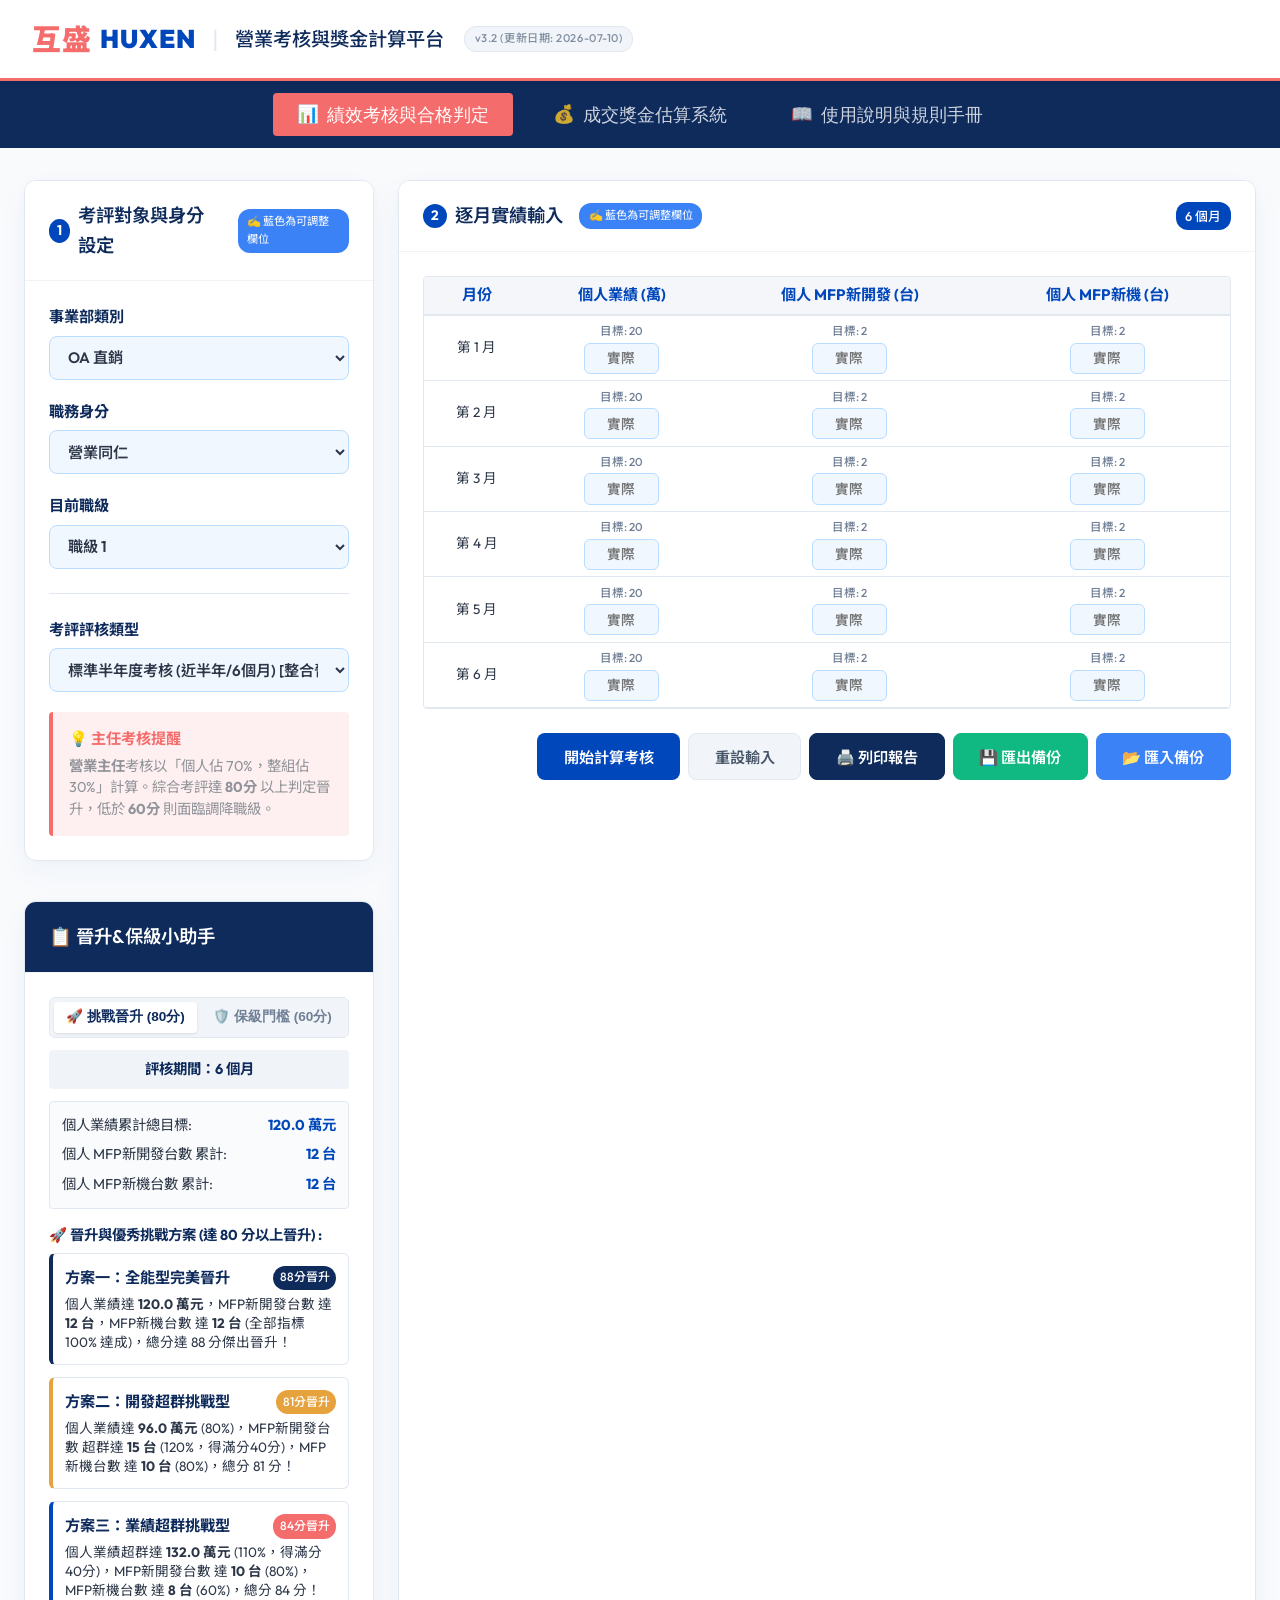
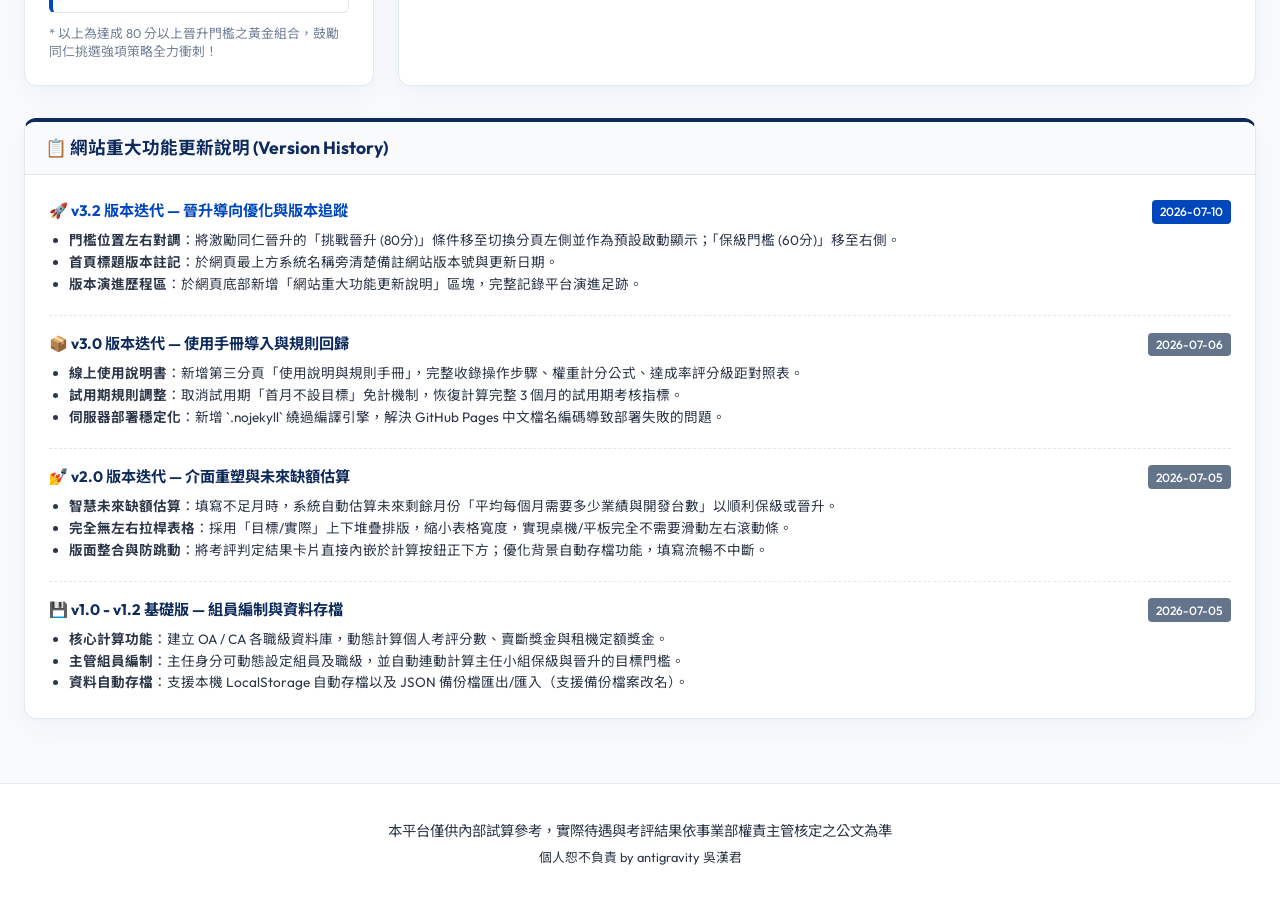
==== commit 8382862d: "Fix: Make h3 text inside colored card headers white by increasing CSS specificity" ====
--- a/營業考核與獎金計算平台.html
+++ b/營業考核與獎金計算平台.html
@@ -4,6 +4,8 @@
   <meta charset="UTF-8">
   <meta name="viewport" content="width=device-width, initial-scale=1.0">
   <title>互盛 HUXEN | 營業同仁成交獎金與績效考核計算平台</title>
+  <!-- favicon -->
+  <link rel="icon" type="image/svg+xml" href="[data-uri]">
   <!-- Google Fonts: Outfit & Noto Sans TC -->
   <link rel="preconnect" href="https://fonts.googleapis.com">
   <link rel="preconnect" href="https://fonts.gstatic.com" crossorigin>
@@ -653,6 +655,13 @@
     }
 
     .text-white {
+      color: #ffffff !important;
+    }
+
+    .card-header.bg-navy h3,
+    .card-header.bg-blue h3,
+    .card-header.bg-orange h3,
+    .card-header.bg-red h3 {
       color: #ffffff !important;
     }
 
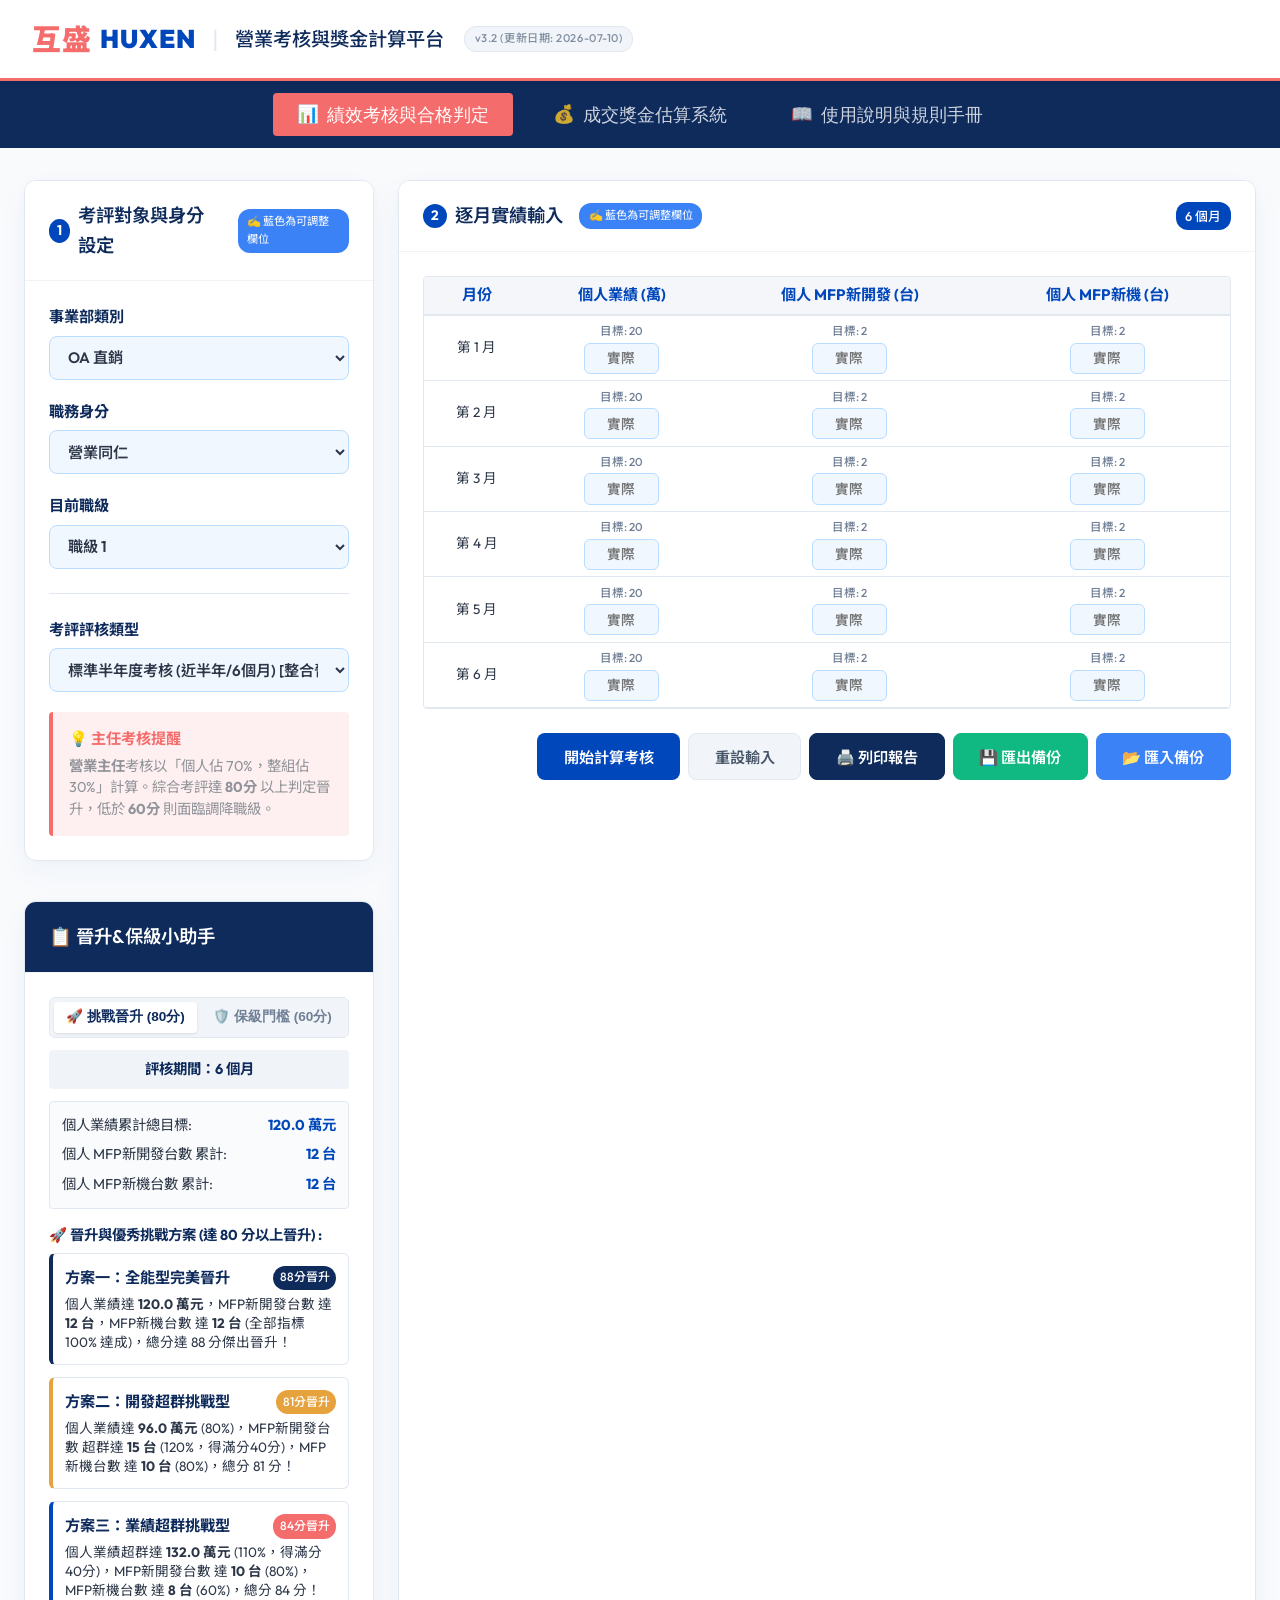
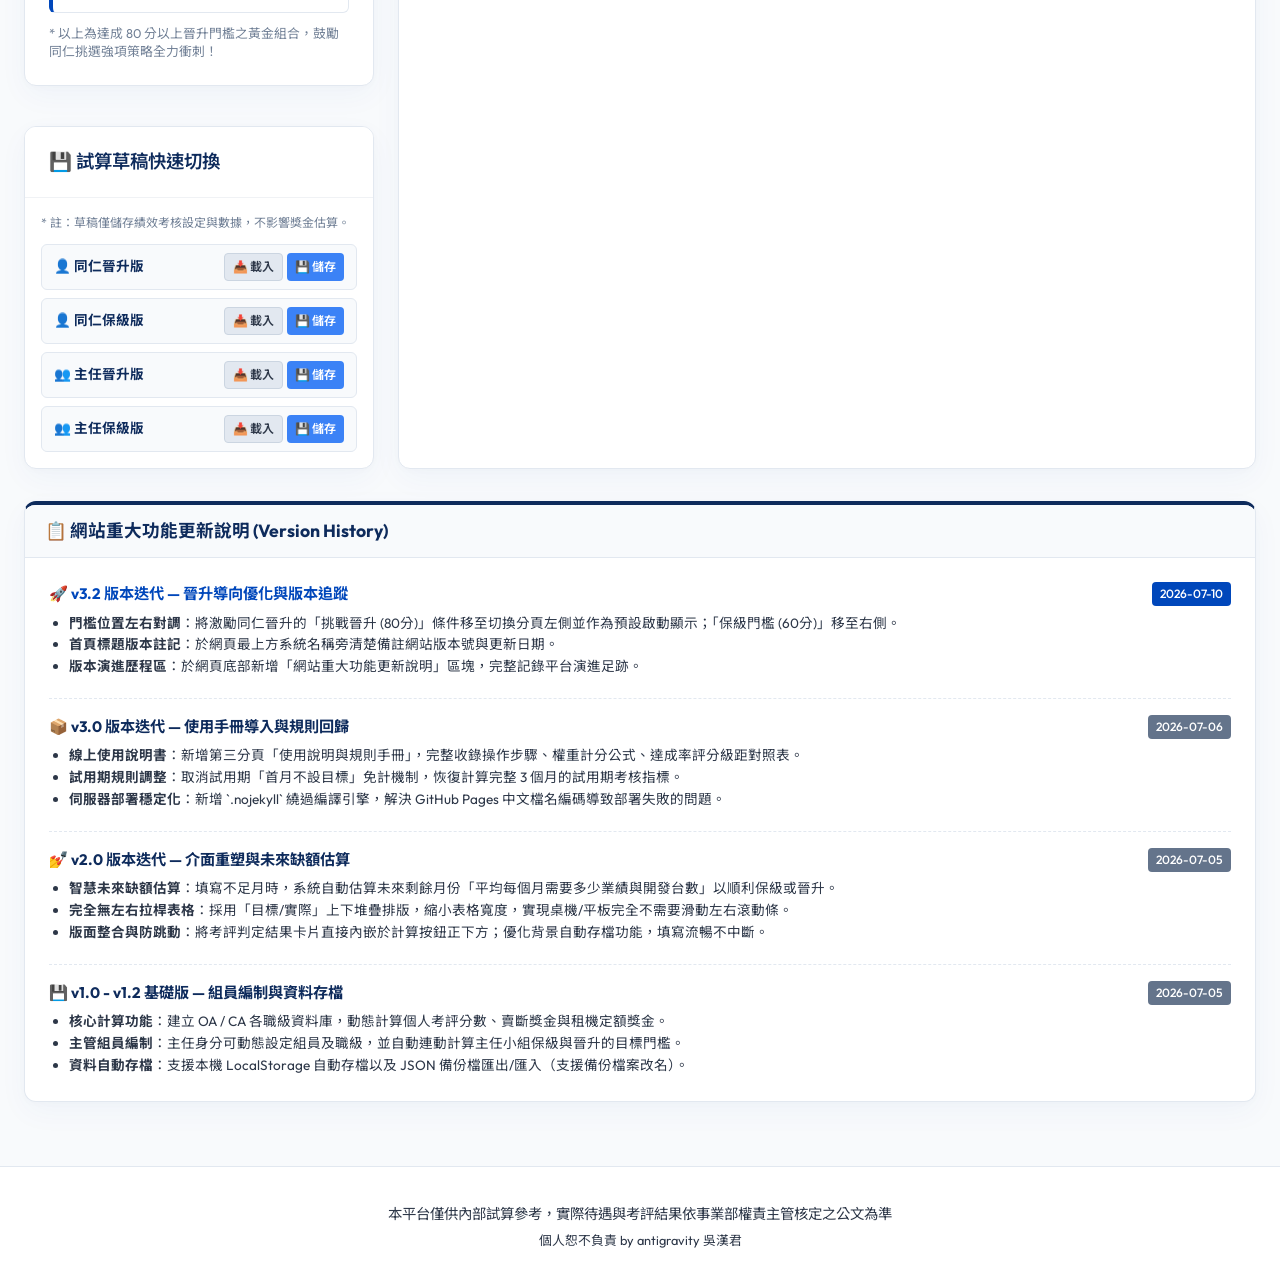
==== commit 495ead06: "Feature: Implement appraisal progress bar, drafts box manager, and supervisor member performance imp" ====
--- a/營業考核與獎金計算平台.html
+++ b/營業考核與獎金計算平台.html
@@ -1338,7 +1338,58 @@
               <!-- Dynamically populated by JS -->
             </div>
           </div>
+
+          <!-- Card 3: Drafts Manager -->
+          <div class="card draft-card mt-3">
+            <div class="card-header">
+              <h3>💾 試算草稿快速切換</h3>
+            </div>
+            <div class="card-body" style="padding: 1rem; font-size: 0.85rem; line-height: 1.5;">
+              <p style="margin-bottom: 0.75rem; color: var(--text-muted); font-size: 0.75rem; font-weight: normal;">
+                * 註：草稿僅儲存績效考核設定與數據，不影響獎金估算。
+              </p>
+              
+              <div class="draft-list" style="display: flex; flex-direction: column; gap: 0.5rem;">
+                <!-- Draft 1 -->
+                <div class="draft-row" style="display: flex; justify-content: space-between; align-items: center; background-color: #f8fafc; padding: 0.5rem 0.75rem; border-radius: 6px; border: 1px solid var(--border-color);">
+                  <strong style="color: var(--navy); font-size: 0.85rem;">👤 同仁晉升版</strong>
+                  <div style="display: flex; gap: 0.25rem;">
+                    <button type="button" class="btn" onclick="loadDraft('sales-promo')" style="padding: 0.25rem 0.5rem; font-size: 0.75rem; border-radius: 4px; background-color: #e2e8f0; color: var(--text-dark); border: 1px solid #cbd5e1; transform: none; box-shadow: none; height: 28px; line-height: 1;">📥 載入</button>
+                    <button type="button" class="btn" onclick="saveDraft('sales-promo')" style="padding: 0.25rem 0.5rem; font-size: 0.75rem; border-radius: 4px; background-color: #3b82f6; color: white; border: none; transform: none; box-shadow: none; height: 28px; line-height: 1;">💾 儲存</button>
+                  </div>
+                </div>
+
+                <!-- Draft 2 -->
+                <div class="draft-row" style="display: flex; justify-content: space-between; align-items: center; background-color: #f8fafc; padding: 0.5rem 0.75rem; border-radius: 6px; border: 1px solid var(--border-color);">
+                  <strong style="color: var(--navy); font-size: 0.85rem;">👤 同仁保級版</strong>
+                  <div style="display: flex; gap: 0.25rem;">
+                    <button type="button" class="btn" onclick="loadDraft('sales-pass')" style="padding: 0.25rem 0.5rem; font-size: 0.75rem; border-radius: 4px; background-color: #e2e8f0; color: var(--text-dark); border: 1px solid #cbd5e1; transform: none; box-shadow: none; height: 28px; line-height: 1;">📥 載入</button>
+                    <button type="button" class="btn" onclick="saveDraft('sales-pass')" style="padding: 0.25rem 0.5rem; font-size: 0.75rem; border-radius: 4px; background-color: #3b82f6; color: white; border: none; transform: none; box-shadow: none; height: 28px; line-height: 1;">💾 儲存</button>
+                  </div>
+                </div>
+
+                <!-- Draft 3 -->
+                <div class="draft-row" style="display: flex; justify-content: space-between; align-items: center; background-color: #f8fafc; padding: 0.5rem 0.75rem; border-radius: 6px; border: 1px solid var(--border-color);">
+                  <strong style="color: var(--navy); font-size: 0.85rem;">👥 主任晉升版</strong>
+                  <div style="display: flex; gap: 0.25rem;">
+                    <button type="button" class="btn" onclick="loadDraft('sup-promo')" style="padding: 0.25rem 0.5rem; font-size: 0.75rem; border-radius: 4px; background-color: #e2e8f0; color: var(--text-dark); border: 1px solid #cbd5e1; transform: none; box-shadow: none; height: 28px; line-height: 1;">📥 載入</button>
+                    <button type="button" class="btn" onclick="saveDraft('sup-promo')" style="padding: 0.25rem 0.5rem; font-size: 0.75rem; border-radius: 4px; background-color: #3b82f6; color: white; border: none; transform: none; box-shadow: none; height: 28px; line-height: 1;">💾 儲存</button>
+                  </div>
+                </div>
+
+                <!-- Draft 4 -->
+                <div class="draft-row" style="display: flex; justify-content: space-between; align-items: center; background-color: #f8fafc; padding: 0.5rem 0.75rem; border-radius: 6px; border: 1px solid var(--border-color);">
+                  <strong style="color: var(--navy); font-size: 0.85rem;">👥 主任保級版</strong>
+                  <div style="display: flex; gap: 0.25rem;">
+                    <button type="button" class="btn" onclick="loadDraft('sup-pass')" style="padding: 0.25rem 0.5rem; font-size: 0.75rem; border-radius: 4px; background-color: #e2e8f0; color: var(--text-dark); border: 1px solid #cbd5e1; transform: none; box-shadow: none; height: 28px; line-height: 1;">📥 載入</button>
+                    <button type="button" class="btn" onclick="saveDraft('sup-pass')" style="padding: 0.25rem 0.5rem; font-size: 0.75rem; border-radius: 4px; background-color: #3b82f6; color: white; border: none; transform: none; box-shadow: none; height: 28px; line-height: 1;">💾 儲存</button>
+                  </div>
+                </div>
+              </div>
+            </div>
+          </div>
         </div>
+
 
         <!-- Middle input panel -->
         <div class="card input-card">
@@ -1392,6 +1443,43 @@
                   <div class="decision-title">考評判定結果</div>
                   <div class="decision-badge" id="res-decision-badge">--</div>
                   <div class="decision-desc" id="res-decision-desc"></div>
+                </div>
+              </div>
+
+              <!-- Target Achievement Progress Bar -->
+              <div class="progress-dashboard" style="margin: 2rem 0; background-color: #f8fafc; padding: 1.25rem 1.5rem; border: 1px solid var(--border-color); border-radius: 8px; box-shadow: inset 0 1px 3px rgba(0,0,0,0.02);">
+                <h4 style="color: var(--navy); margin-top: 0; margin-bottom: 1.2rem; font-size: 0.95rem; font-weight: 700; display: flex; justify-content: space-between; align-items: center;">
+                  <span>📊 考評目標達成進度條</span>
+                  <span style="font-size: 0.9rem; color: var(--brand-blue); font-weight: 700;" id="progress-status-lbl">目前得分: 0 分</span>
+                </h4>
+                <div class="score-progress-container" style="position: relative; height: 16px; background-color: #e2e8f0; border-radius: 8px; margin: 1.5rem 0 2rem 0; overflow: visible;">
+                  <!-- Red Zone (0-59) -->
+                  <div class="progress-zone red-zone" style="position: absolute; left: 0; top: 0; bottom: 0; width: 60%; background: linear-gradient(90deg, #fca5a5, #ef4444); border-top-left-radius: 8px; border-bottom-left-radius: 8px;"></div>
+                  <!-- Orange Zone (60-79) -->
+                  <div class="progress-zone orange-zone" style="position: absolute; left: 60%; top: 0; bottom: 0; width: 20%; background: linear-gradient(90deg, #fef08a, #eab308);"></div>
+                  <!-- Green Zone (80-100) -->
+                  <div class="progress-zone green-zone" style="position: absolute; left: 80%; top: 0; bottom: 0; width: 20%; background: linear-gradient(90deg, #86efac, #22c55e); border-top-right-radius: 8px; border-bottom-right-radius: 8px;"></div>
+                  
+                  <!-- Marker lines for 60 and 80 -->
+                  <div class="progress-marker-line" style="position: absolute; left: 60%; top: -6px; bottom: -6px; width: 2px; background-color: #1e293b; z-index: 2;"></div>
+                  <div class="progress-marker-line" style="position: absolute; left: 80%; top: -6px; bottom: -6px; width: 2px; background-color: #1e293b; z-index: 2;"></div>
+                  
+                  <!-- Marker text labels -->
+                  <div style="position: absolute; left: 60%; top: -22px; transform: translateX(-50%); font-size: 0.75rem; color: #475569; font-weight: bold; white-space: nowrap;">60分 保級</div>
+                  <div style="position: absolute; left: 80%; top: -22px; transform: translateX(-50%); font-size: 0.75rem; color: #475569; font-weight: bold; white-space: nowrap;">80分 晉升</div>
+
+                  <!-- Current Score Pointer -->
+                  <div id="score-pointer" style="position: absolute; left: 0%; top: 50%; transform: translate(-50%, -50%); z-index: 3; transition: left 0.6s cubic-bezier(0.25, 0.8, 0.25, 1); display: flex; flex-direction: column; align-items: center; overflow: visible;">
+                    <!-- Pin head -->
+                    <div style="width: 18px; height: 18px; background-color: var(--navy); border: 3px solid #ffffff; border-radius: 50%; box-shadow: 0 2px 5px rgba(0,0,0,0.4); margin-bottom: 2px;"></div>
+                    <!-- Tooltip score -->
+                    <div id="pointer-score-tip" style="position: absolute; top: 20px; background-color: var(--navy); color: #ffffff; padding: 2px 6px; border-radius: 4px; font-size: 0.75rem; font-weight: 700; white-space: nowrap; box-shadow: 0 2px 4px rgba(0,0,0,0.25);">0分</div>
+                  </div>
+                </div>
+                <div style="display: flex; justify-content: space-between; font-size: 0.75rem; color: var(--text-muted); line-height: 1.4; border-top: 1px dashed #cbd5e1; padding-top: 0.75rem;">
+                  <span style="color: #ef4444; font-weight: 500;">🚨 60分以下：降級警示區</span>
+                  <span style="color: #ca8a04; font-weight: 500;">🛡️ 60~79分：安全保級區</span>
+                  <span style="color: #16a34a; font-weight: 500;">🚀 80分以上：挑戰晉升區</span>
                 </div>
               </div>
 
@@ -1593,7 +1681,7 @@
         <!-- Total Commission Dashboard -->
         <div class="card total-card">
           <div class="card-header bg-red text-white">
-            <h3>🏆 佣金與獎金總計結果</h3>
+            <h3>🏆 獎金計算結果</h3>
           </div>
           <div class="card-body text-center">
             <div class="total-commission-box">
@@ -1897,11 +1985,19 @@
 
       const tbody = document.getElementById('appr-input-tbody');
       if (tbody) {
-        tbody.addEventListener('input', () => {
+        tbody.addEventListener('input', (event) => {
+          const role = document.getElementById('appr-role').value;
+          if (role === 'supervisor') {
+            const targetId = event.target ? event.target.id : '';
+            if (targetId && (targetId.startsWith('a-sales-') || targetId.startsWith('a-dev-') || targetId.startsWith('a-mach-'))) {
+              recalculateGroupActuals();
+            }
+          }
           saveAppState();
           showSaveStatus();
         });
       }
+
 
       
       // 成交獎金預設新增一列
@@ -2481,14 +2577,16 @@
         const row = document.createElement('div');
         row.className = 'team-member-row';
         row.innerHTML = `
-          <span>組員 ${index + 1}:</span>
-          <select onchange="onMemberLevelChange(${member.id}, this.value)">
+          <span style="font-weight: 500;">組員 ${index + 1}:</span>
+          <select onchange="onMemberLevelChange(${member.id}, this.value)" style="flex: 1; min-width: 70px; padding: 0.25rem 0.5rem; font-size: 0.8rem; height: 30px;">
             <option value="1" ${member.level === 1 ? 'selected' : ''}>職級 1</option>
             <option value="2" ${member.level === 2 ? 'selected' : ''}>職級 2</option>
             <option value="3" ${member.level === 3 ? 'selected' : ''}>職級 3</option>
             <option value="4" ${member.level === 4 ? 'selected' : ''}>職級 4</option>
           </select>
-          <button type="button" class="btn-delete-member" onclick="removeTeamMember(${member.id})">×</button>
+          <button type="button" class="btn" onclick="triggerImportMember(${member.id})" style="padding: 0.25rem 0.5rem; font-size: 0.75rem; background-color: #10b981; color: white; border: none; border-radius: 4px; height: 30px; display: inline-flex; align-items: center; justify-content: center; gap: 0.2rem; transform: none; box-shadow: none;">📥 匯入</button>
+          <button type="button" class="btn-delete-member" onclick="removeTeamMember(${member.id})" style="font-size: 1.2rem; color: #ef4444; background: none; border: none; padding: 0 0.25rem; cursor: pointer; height: 30px; line-height: 30px;">×</button>
+
         `;
         listDiv.appendChild(row);
       });
@@ -2611,6 +2709,15 @@
 
       // 更新總分看板
       document.getElementById('res-total-score').textContent = finalScore;
+
+      // 更新進度條滑軌與指標位置
+      const progressStatusLbl = document.getElementById('progress-status-lbl');
+      if (progressStatusLbl) progressStatusLbl.textContent = `目前得分: ${finalScore} 分`;
+      const pointer = document.getElementById('score-pointer');
+      if (pointer) pointer.style.left = `${Math.min(100, Math.max(0, finalScore))}%`;
+      const pointerTip = document.getElementById('pointer-score-tip');
+      if (pointerTip) pointerTip.textContent = `${finalScore}分`;
+
 
       const supWeightPanel = document.getElementById('supervisor-weight-panel');
       if (role === 'supervisor') {
@@ -3293,7 +3400,200 @@
       };
       reader.readAsText(file);
     }
+
+    // ==========================================
+    // 9. 試算草稿切換與組員業績匯入輔助函數
+    // ==========================================
+
+    // 儲存特定草稿
+    function saveDraft(key) {
+      try {
+        const state = collectAppState();
+        localStorage.setItem(`huxen_draft_${key}`, JSON.stringify(state));
+        alert(`🎉 成功儲存至該草稿位置！`);
+      } catch (e) {
+        console.error('Failed to save draft:', e);
+        alert('儲存草稿失敗。');
+      }
+    }
+
+    // 載入特定草稿
+    function loadDraft(key) {
+      try {
+        const stateStr = localStorage.getItem(`huxen_draft_${key}`);
+        if (!stateStr) {
+          alert('🔍 該草稿位置尚未儲存任何數據！');
+          return;
+        }
+        
+        const state = JSON.parse(stateStr);
+        
+        // 1. 還原設定值
+        document.getElementById('appr-channel').value = state.channel;
+        document.getElementById('appr-role').value = state.role;
+        
+        // 還原主任組員編制
+        if (state.teamMembers) {
+          teamMembers = state.teamMembers;
+          memberIdCounter = teamMembers.reduce((max, m) => Math.max(max, m.id), 0);
+        } else {
+          teamMembers = [];
+          memberIdCounter = 0;
+        }
+        
+        // 重建職級選單
+        const levelSelect = document.getElementById('appr-level');
+        levelSelect.innerHTML = '';
+        const levels = Object.keys(TARGETS_DB[state.channel][state.role]);
+        levels.forEach(lvl => {
+          const opt = document.createElement('option');
+          opt.value = lvl;
+          opt.textContent = `職級 ${lvl}`;
+          levelSelect.appendChild(opt);
+        });
+        levelSelect.value = state.level;
+
+        document.getElementById('appr-mode').value = state.mode;
+        
+        // 切換顯示組員設定
+        const teamConfigWrap = document.getElementById('supervisor-team-config-wrap');
+        if (state.role === 'supervisor') {
+          teamConfigWrap.style.display = 'block';
+          renderTeamMembersList();
+        } else {
+          teamConfigWrap.style.display = 'none';
+        }
+        
+        // 2. 繪製輸入表格
+        renderInputTable();
+        
+        // 3. 填入實際值
+        const monthsCount = getEvaluationMonths();
+        for (let m = 1; m <= monthsCount; m++) {
+          const pData = state.actuals.personal[m];
+          if (pData) {
+            if (document.getElementById(`a-sales-${m}`)) document.getElementById(`a-sales-${m}`).value = pData.sales;
+            if (document.getElementById(`a-dev-${m}`)) document.getElementById(`a-dev-${m}`).value = pData.dev;
+            if (document.getElementById(`a-mach-${m}`)) document.getElementById(`a-mach-${m}`).value = pData.mach;
+          }
+          
+          if (state.role === 'supervisor') {
+            const gData = state.actuals.group[m];
+            if (gData) {
+              if (document.getElementById(`ag-sales-${m}`)) document.getElementById(`ag-sales-${m}`).value = gData.sales;
+              if (document.getElementById(`ag-dev-${m}`)) document.getElementById(`ag-dev-${m}`).value = gData.dev;
+              if (document.getElementById(`ag-mach-${m}`)) document.getElementById(`ag-mach-${m}`).value = gData.mach;
+            }
+          }
+        }
+        
+        // 4. 重新計算一次
+        calculateAppraisal();
+        alert('🎉 成功載入草稿數據！');
+      } catch (e) {
+        console.error('Failed to load draft:', e);
+        alert('載入草稿失敗。');
+      }
+    }
+
+    // 主任端：一鍵匯入個別組員的績效資料
+    function triggerImportMember(memberId) {
+      const fileInput = document.createElement('input');
+      fileInput.type = 'file';
+      fileInput.accept = '.json';
+      fileInput.style.display = 'none';
+      
+      fileInput.onchange = function(event) {
+        const file = event.target.files[0];
+        if (!file) return;
+        
+        const reader = new FileReader();
+        reader.onload = function(e) {
+          try {
+            const state = JSON.parse(e.target.result);
+            if (!state.actuals || !state.actuals.personal) {
+              alert('匯入失敗：該檔案不包含有效的個人考核實績數據！');
+              return;
+            }
+            
+            const member = teamMembers.find(m => m.id === memberId);
+            if (member) {
+              member.actuals = state.actuals.personal;
+              
+              if (state.level) {
+                member.level = parseInt(state.level);
+                renderTeamMembersList();
+              }
+              
+              recalculateGroupActuals();
+              alert(`🎉 成功匯入組員績效，並已自動累加計算至小組實際值！`);
+            }
+          } catch (err) {
+            alert('解析檔案失敗，請確認檔案格式是否正確。');
+          }
+        };
+        reader.readAsText(file);
+      };
+      
+      document.body.appendChild(fileInput);
+      fileInput.click();
+      fileInput.remove();
+    }
+
+    // 主任端：依據個人實際值 + 各個已匯入組員的實際值，自動累加小組的實際值
+    function recalculateGroupActuals() {
+      const monthsCount = getEvaluationMonths();
+      for (let m = 1; m <= monthsCount; m++) {
+        const personalSalesVal = document.getElementById(`a-sales-${m}`) ? document.getElementById(`a-sales-${m}`).value : '';
+        const personalDevVal = document.getElementById(`a-dev-${m}`) ? document.getElementById(`a-dev-${m}`).value : '';
+        const personalMachVal = document.getElementById(`a-mach-${m}`) ? document.getElementById(`a-mach-${m}`).value : '';
+
+        let groupSalesSum = personalSalesVal !== '' ? parseFloat(personalSalesVal) : 0;
+        let groupDevSum = personalDevVal !== '' ? parseInt(personalDevVal) : 0;
+        let groupMachSum = personalMachVal !== '' ? parseInt(personalMachVal) : 0;
+        
+        let hasImportedData = personalSalesVal !== '' || personalDevVal !== '' || personalMachVal !== '';
+        
+        teamMembers.forEach(member => {
+          if (member.actuals && member.actuals[m]) {
+            const mSales = member.actuals[m].sales;
+            const mDev = member.actuals[m].dev;
+            const mMach = member.actuals[m].mach;
+            
+            if (mSales !== '') {
+              groupSalesSum += parseFloat(mSales);
+              hasImportedData = true;
+            }
+            if (mDev !== '') {
+              groupDevSum += parseInt(mDev);
+              hasImportedData = true;
+            }
+            if (mMach !== '') {
+              groupMachSum += parseInt(mMach);
+              hasImportedData = true;
+            }
+          }
+        });
+        
+        const gsInput = document.getElementById(`ag-sales-${m}`);
+        const gdInput = document.getElementById(`ag-dev-${m}`);
+        const gmInput = document.getElementById(`ag-mach-${m}`);
+        
+        if (gsInput) {
+          gsInput.value = hasImportedData ? parseFloat(groupSalesSum.toFixed(1)) : '';
+        }
+        if (gdInput) {
+          gdInput.value = hasImportedData ? groupDevSum : '';
+        }
+        if (gmInput) {
+          gmInput.value = hasImportedData ? groupMachSum : '';
+        }
+      }
+      
+      calculateAppraisal();
+    }
   </script>
+
 
 
 </body>
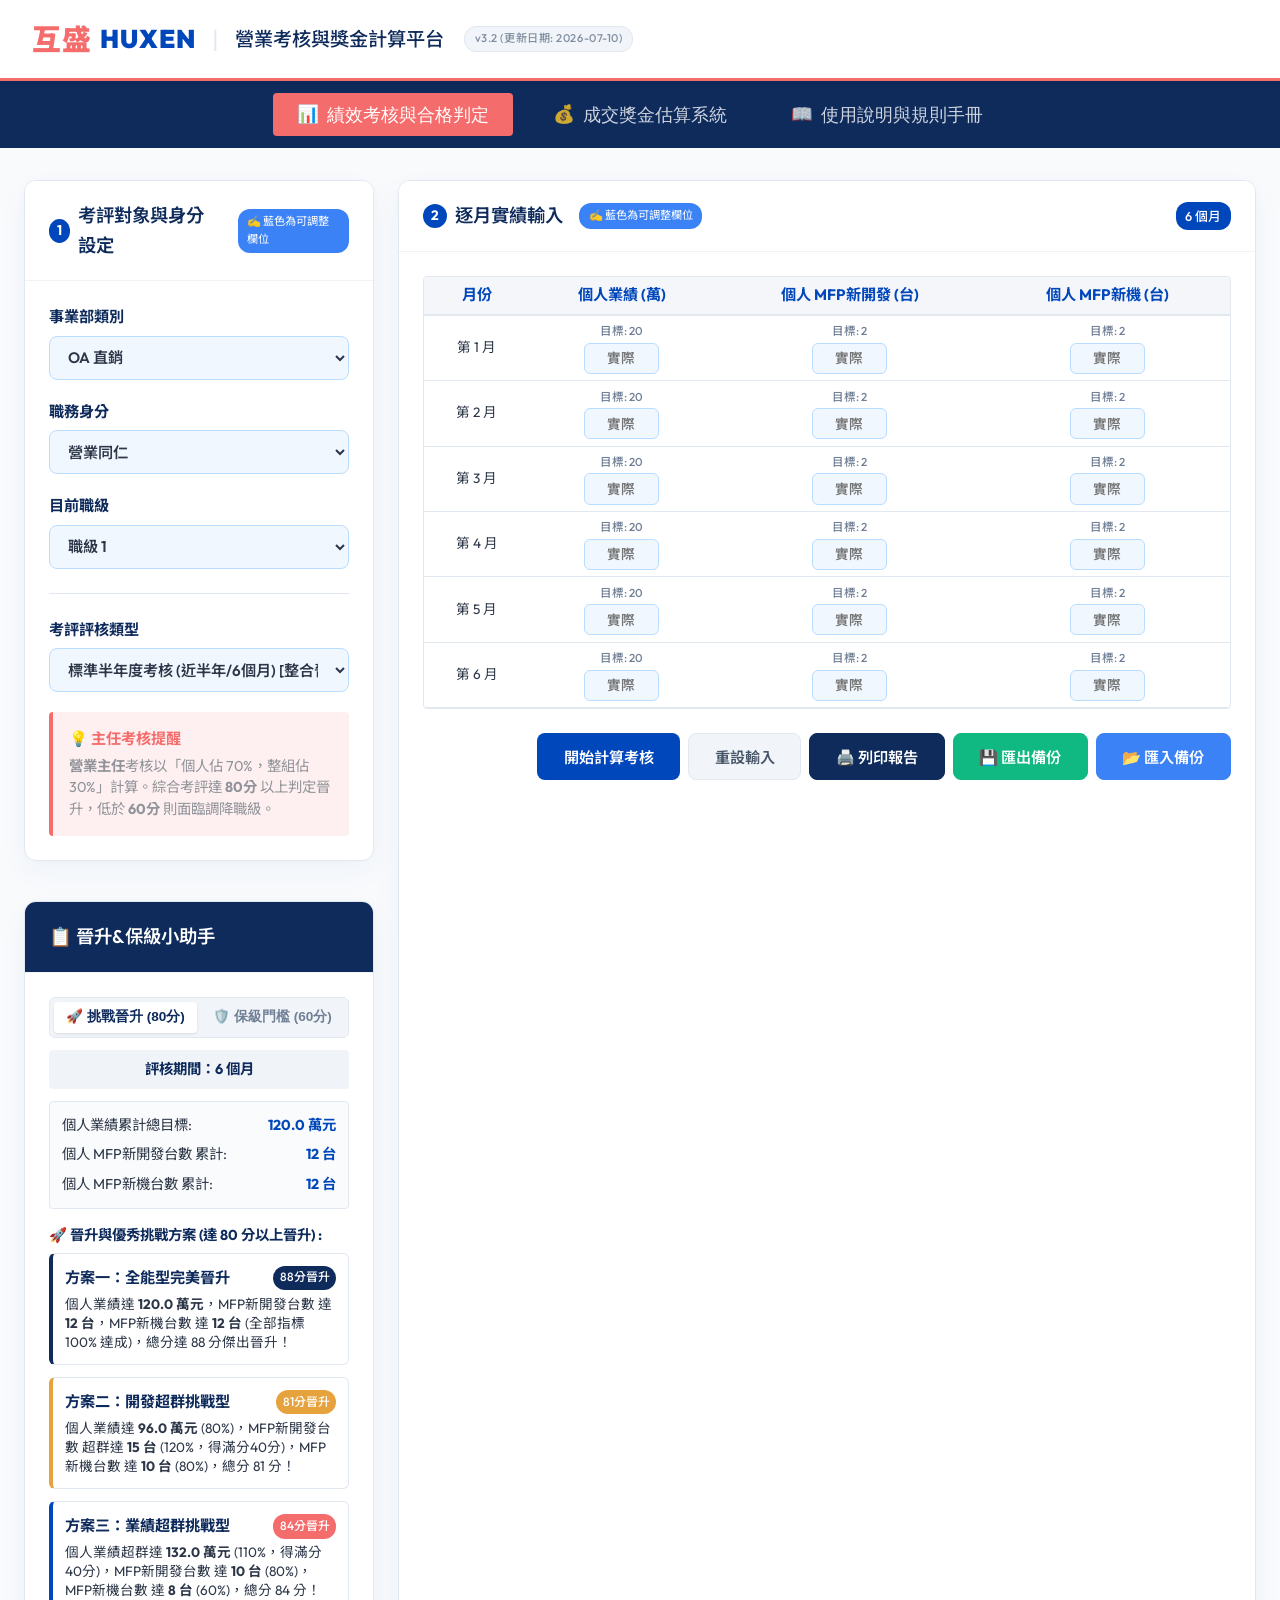
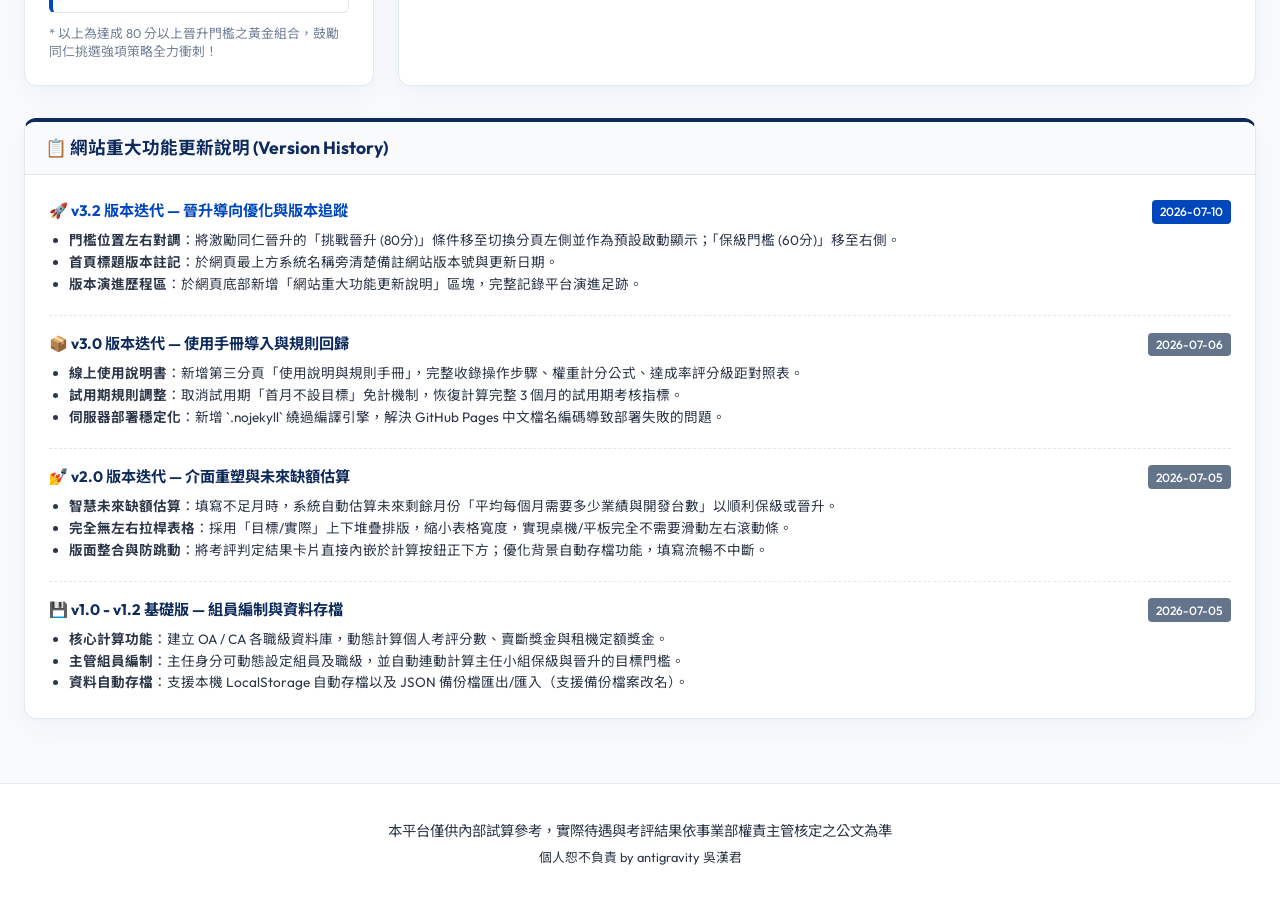
==== commit 25bd42ff: "Design: Simplify UI by removing drafts card and progress bar as requested" ====
--- a/營業考核與獎金計算平台.html
+++ b/營業考核與獎金計算平台.html
@@ -1338,57 +1338,8 @@
               <!-- Dynamically populated by JS -->
             </div>
           </div>
-
-          <!-- Card 3: Drafts Manager -->
-          <div class="card draft-card mt-3">
-            <div class="card-header">
-              <h3>💾 試算草稿快速切換</h3>
-            </div>
-            <div class="card-body" style="padding: 1rem; font-size: 0.85rem; line-height: 1.5;">
-              <p style="margin-bottom: 0.75rem; color: var(--text-muted); font-size: 0.75rem; font-weight: normal;">
-                * 註：草稿僅儲存績效考核設定與數據，不影響獎金估算。
-              </p>
-              
-              <div class="draft-list" style="display: flex; flex-direction: column; gap: 0.5rem;">
-                <!-- Draft 1 -->
-                <div class="draft-row" style="display: flex; justify-content: space-between; align-items: center; background-color: #f8fafc; padding: 0.5rem 0.75rem; border-radius: 6px; border: 1px solid var(--border-color);">
-                  <strong style="color: var(--navy); font-size: 0.85rem;">👤 同仁晉升版</strong>
-                  <div style="display: flex; gap: 0.25rem;">
-                    <button type="button" class="btn" onclick="loadDraft('sales-promo')" style="padding: 0.25rem 0.5rem; font-size: 0.75rem; border-radius: 4px; background-color: #e2e8f0; color: var(--text-dark); border: 1px solid #cbd5e1; transform: none; box-shadow: none; height: 28px; line-height: 1;">📥 載入</button>
-                    <button type="button" class="btn" onclick="saveDraft('sales-promo')" style="padding: 0.25rem 0.5rem; font-size: 0.75rem; border-radius: 4px; background-color: #3b82f6; color: white; border: none; transform: none; box-shadow: none; height: 28px; line-height: 1;">💾 儲存</button>
-                  </div>
-                </div>
-
-                <!-- Draft 2 -->
-                <div class="draft-row" style="display: flex; justify-content: space-between; align-items: center; background-color: #f8fafc; padding: 0.5rem 0.75rem; border-radius: 6px; border: 1px solid var(--border-color);">
-                  <strong style="color: var(--navy); font-size: 0.85rem;">👤 同仁保級版</strong>
-                  <div style="display: flex; gap: 0.25rem;">
-                    <button type="button" class="btn" onclick="loadDraft('sales-pass')" style="padding: 0.25rem 0.5rem; font-size: 0.75rem; border-radius: 4px; background-color: #e2e8f0; color: var(--text-dark); border: 1px solid #cbd5e1; transform: none; box-shadow: none; height: 28px; line-height: 1;">📥 載入</button>
-                    <button type="button" class="btn" onclick="saveDraft('sales-pass')" style="padding: 0.25rem 0.5rem; font-size: 0.75rem; border-radius: 4px; background-color: #3b82f6; color: white; border: none; transform: none; box-shadow: none; height: 28px; line-height: 1;">💾 儲存</button>
-                  </div>
-                </div>
-
-                <!-- Draft 3 -->
-                <div class="draft-row" style="display: flex; justify-content: space-between; align-items: center; background-color: #f8fafc; padding: 0.5rem 0.75rem; border-radius: 6px; border: 1px solid var(--border-color);">
-                  <strong style="color: var(--navy); font-size: 0.85rem;">👥 主任晉升版</strong>
-                  <div style="display: flex; gap: 0.25rem;">
-                    <button type="button" class="btn" onclick="loadDraft('sup-promo')" style="padding: 0.25rem 0.5rem; font-size: 0.75rem; border-radius: 4px; background-color: #e2e8f0; color: var(--text-dark); border: 1px solid #cbd5e1; transform: none; box-shadow: none; height: 28px; line-height: 1;">📥 載入</button>
-                    <button type="button" class="btn" onclick="saveDraft('sup-promo')" style="padding: 0.25rem 0.5rem; font-size: 0.75rem; border-radius: 4px; background-color: #3b82f6; color: white; border: none; transform: none; box-shadow: none; height: 28px; line-height: 1;">💾 儲存</button>
-                  </div>
-                </div>
-
-                <!-- Draft 4 -->
-                <div class="draft-row" style="display: flex; justify-content: space-between; align-items: center; background-color: #f8fafc; padding: 0.5rem 0.75rem; border-radius: 6px; border: 1px solid var(--border-color);">
-                  <strong style="color: var(--navy); font-size: 0.85rem;">👥 主任保級版</strong>
-                  <div style="display: flex; gap: 0.25rem;">
-                    <button type="button" class="btn" onclick="loadDraft('sup-pass')" style="padding: 0.25rem 0.5rem; font-size: 0.75rem; border-radius: 4px; background-color: #e2e8f0; color: var(--text-dark); border: 1px solid #cbd5e1; transform: none; box-shadow: none; height: 28px; line-height: 1;">📥 載入</button>
-                    <button type="button" class="btn" onclick="saveDraft('sup-pass')" style="padding: 0.25rem 0.5rem; font-size: 0.75rem; border-radius: 4px; background-color: #3b82f6; color: white; border: none; transform: none; box-shadow: none; height: 28px; line-height: 1;">💾 儲存</button>
-                  </div>
-                </div>
-              </div>
-            </div>
-          </div>
         </div>
+
 
 
         <!-- Middle input panel -->
@@ -1445,44 +1396,6 @@
                   <div class="decision-desc" id="res-decision-desc"></div>
                 </div>
               </div>
-
-              <!-- Target Achievement Progress Bar -->
-              <div class="progress-dashboard" style="margin: 2rem 0; background-color: #f8fafc; padding: 1.25rem 1.5rem; border: 1px solid var(--border-color); border-radius: 8px; box-shadow: inset 0 1px 3px rgba(0,0,0,0.02);">
-                <h4 style="color: var(--navy); margin-top: 0; margin-bottom: 1.2rem; font-size: 0.95rem; font-weight: 700; display: flex; justify-content: space-between; align-items: center;">
-                  <span>📊 考評目標達成進度條</span>
-                  <span style="font-size: 0.9rem; color: var(--brand-blue); font-weight: 700;" id="progress-status-lbl">目前得分: 0 分</span>
-                </h4>
-                <div class="score-progress-container" style="position: relative; height: 16px; background-color: #e2e8f0; border-radius: 8px; margin: 1.5rem 0 2rem 0; overflow: visible;">
-                  <!-- Red Zone (0-59) -->
-                  <div class="progress-zone red-zone" style="position: absolute; left: 0; top: 0; bottom: 0; width: 60%; background: linear-gradient(90deg, #fca5a5, #ef4444); border-top-left-radius: 8px; border-bottom-left-radius: 8px;"></div>
-                  <!-- Orange Zone (60-79) -->
-                  <div class="progress-zone orange-zone" style="position: absolute; left: 60%; top: 0; bottom: 0; width: 20%; background: linear-gradient(90deg, #fef08a, #eab308);"></div>
-                  <!-- Green Zone (80-100) -->
-                  <div class="progress-zone green-zone" style="position: absolute; left: 80%; top: 0; bottom: 0; width: 20%; background: linear-gradient(90deg, #86efac, #22c55e); border-top-right-radius: 8px; border-bottom-right-radius: 8px;"></div>
-                  
-                  <!-- Marker lines for 60 and 80 -->
-                  <div class="progress-marker-line" style="position: absolute; left: 60%; top: -6px; bottom: -6px; width: 2px; background-color: #1e293b; z-index: 2;"></div>
-                  <div class="progress-marker-line" style="position: absolute; left: 80%; top: -6px; bottom: -6px; width: 2px; background-color: #1e293b; z-index: 2;"></div>
-                  
-                  <!-- Marker text labels -->
-                  <div style="position: absolute; left: 60%; top: -22px; transform: translateX(-50%); font-size: 0.75rem; color: #475569; font-weight: bold; white-space: nowrap;">60分 保級</div>
-                  <div style="position: absolute; left: 80%; top: -22px; transform: translateX(-50%); font-size: 0.75rem; color: #475569; font-weight: bold; white-space: nowrap;">80分 晉升</div>
-
-                  <!-- Current Score Pointer -->
-                  <div id="score-pointer" style="position: absolute; left: 0%; top: 50%; transform: translate(-50%, -50%); z-index: 3; transition: left 0.6s cubic-bezier(0.25, 0.8, 0.25, 1); display: flex; flex-direction: column; align-items: center; overflow: visible;">
-                    <!-- Pin head -->
-                    <div style="width: 18px; height: 18px; background-color: var(--navy); border: 3px solid #ffffff; border-radius: 50%; box-shadow: 0 2px 5px rgba(0,0,0,0.4); margin-bottom: 2px;"></div>
-                    <!-- Tooltip score -->
-                    <div id="pointer-score-tip" style="position: absolute; top: 20px; background-color: var(--navy); color: #ffffff; padding: 2px 6px; border-radius: 4px; font-size: 0.75rem; font-weight: 700; white-space: nowrap; box-shadow: 0 2px 4px rgba(0,0,0,0.25);">0分</div>
-                  </div>
-                </div>
-                <div style="display: flex; justify-content: space-between; font-size: 0.75rem; color: var(--text-muted); line-height: 1.4; border-top: 1px dashed #cbd5e1; padding-top: 0.75rem;">
-                  <span style="color: #ef4444; font-weight: 500;">🚨 60分以下：降級警示區</span>
-                  <span style="color: #ca8a04; font-weight: 500;">🛡️ 60~79分：安全保級區</span>
-                  <span style="color: #16a34a; font-weight: 500;">🚀 80分以上：挑戰晉升區</span>
-                </div>
-              </div>
-
               <!-- Score breakdown detail -->
               <h4 class="section-title">指標得分明細</h4>
               <div class="metric-breakdown">
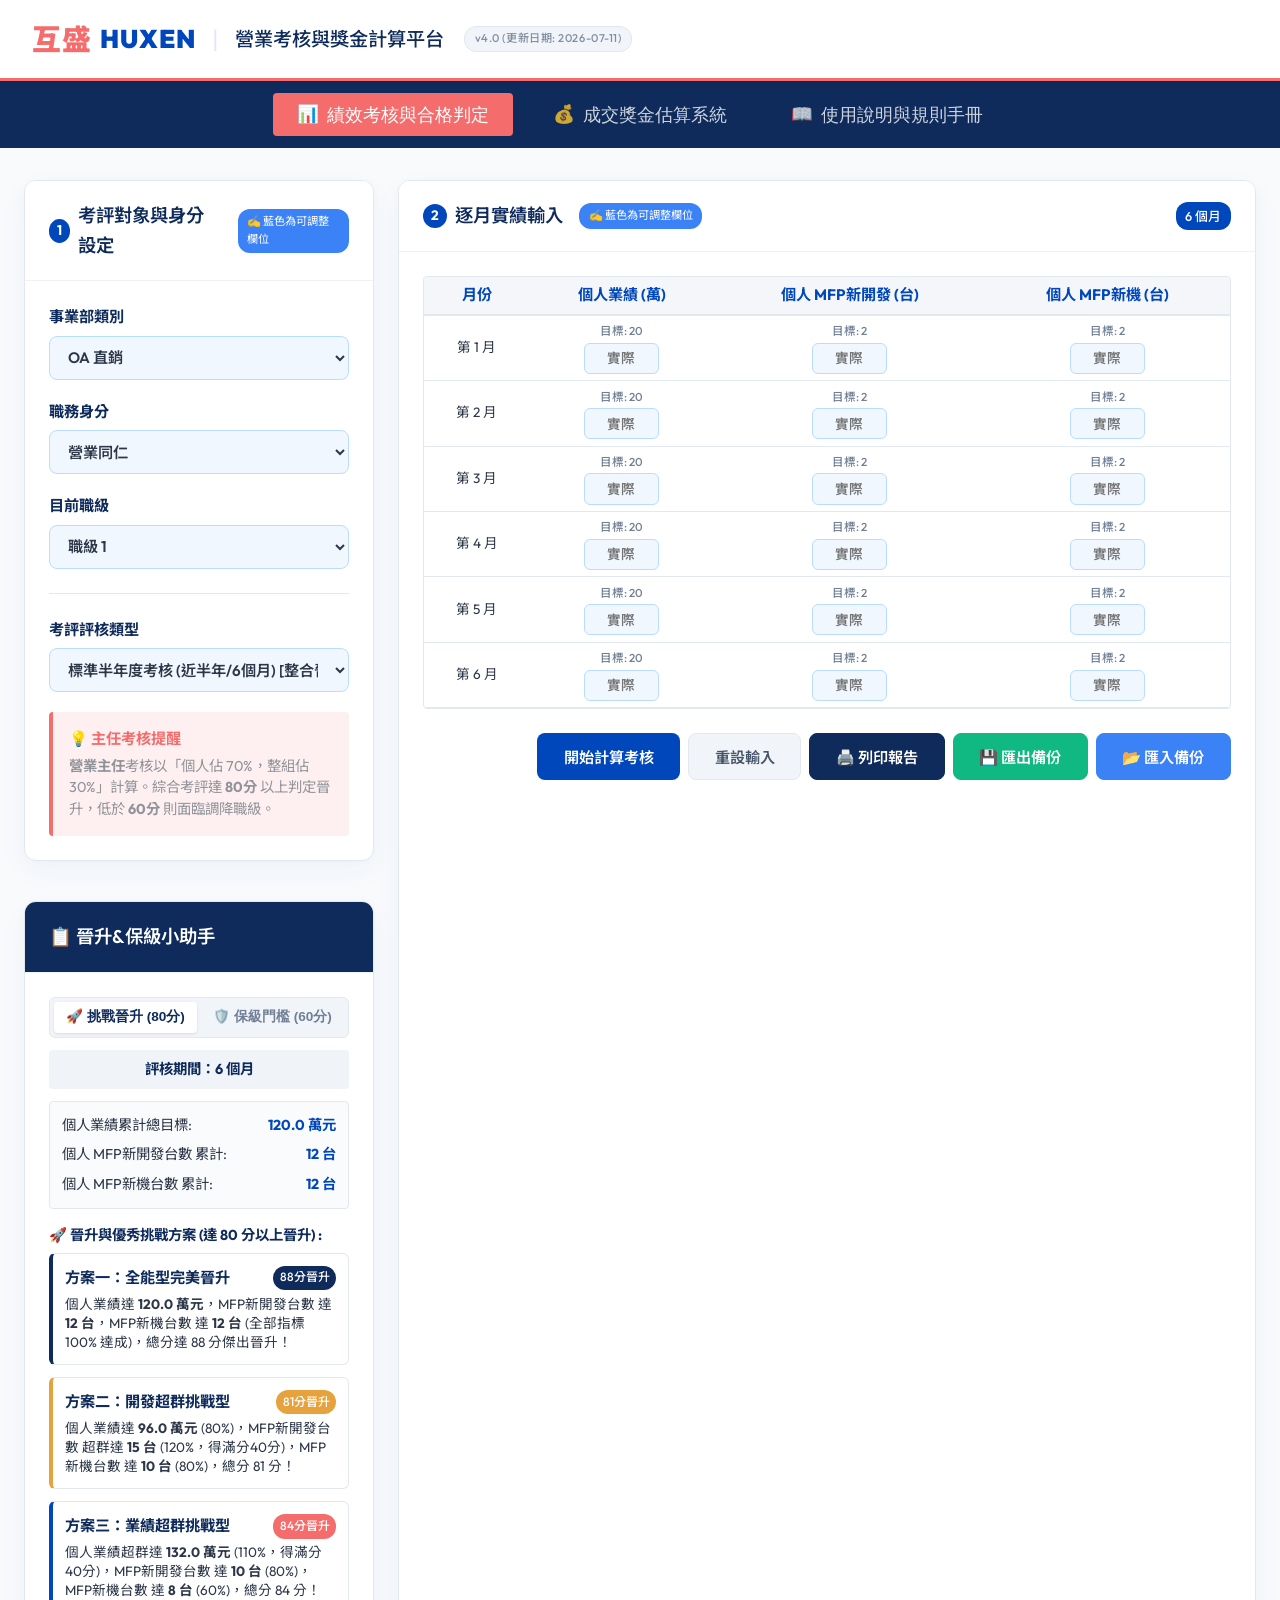
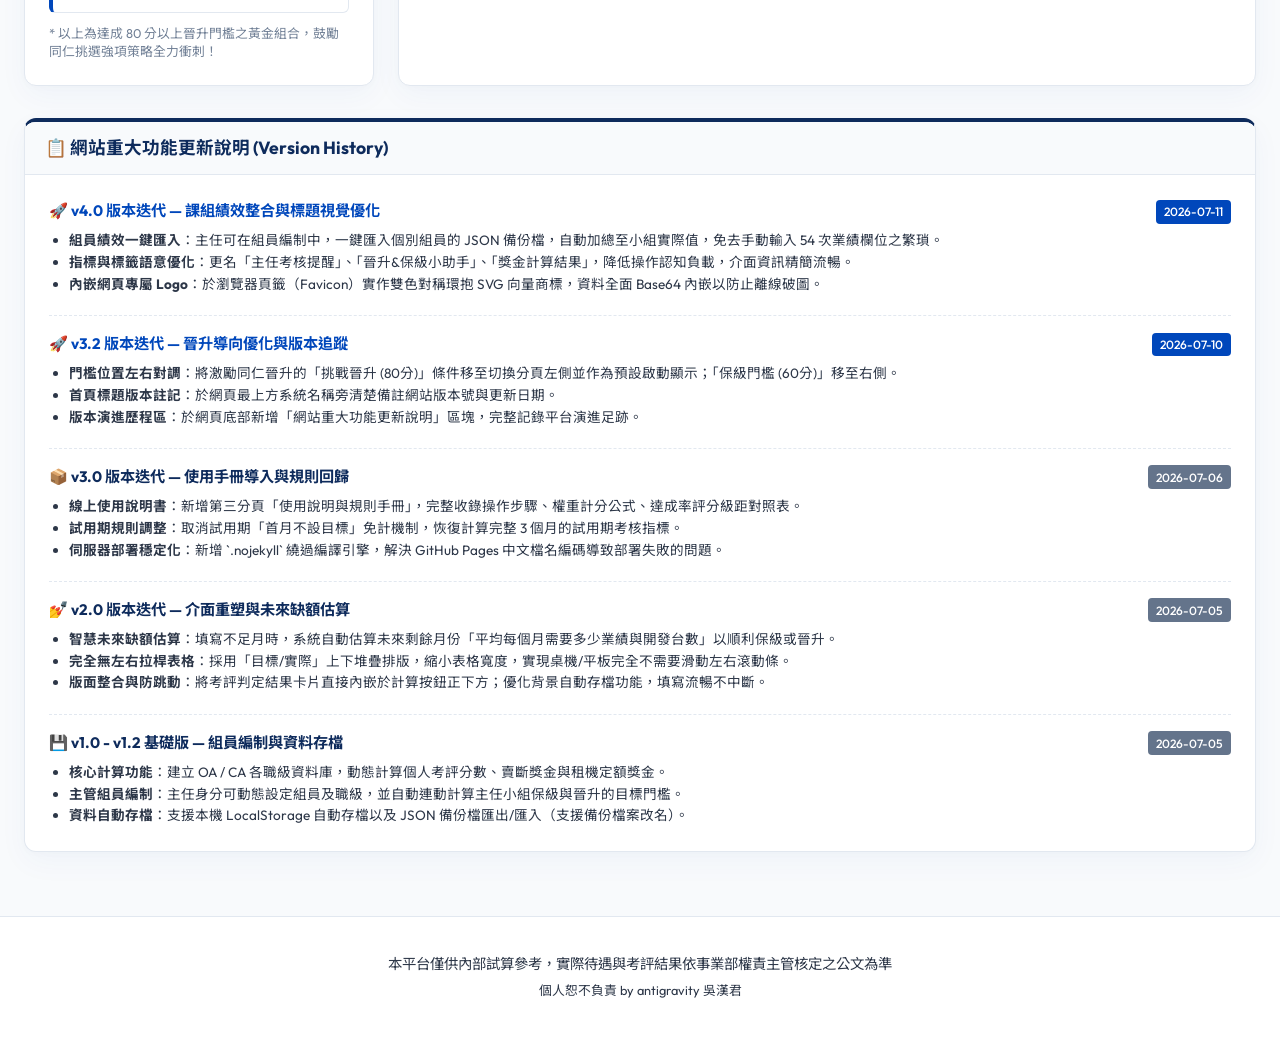
==== commit bf7c989a: "Update: Bump version to v4.0 and add version history log entries" ====
--- a/營業考核與獎金計算平台.html
+++ b/營業考核與獎金計算平台.html
@@ -1242,7 +1242,7 @@
         <span class="logo-group">HUXEN</span>
         <span class="logo-divider">|</span>
         <span class="logo-title">營業考核與獎金計算平台</span>
-        <span class="logo-version">v3.2 (更新日期: 2026-07-10)</span>
+        <span class="logo-version">v4.0 (更新日期: 2026-07-11)</span>
       </div>
     </div>
   </header>
@@ -1765,6 +1765,18 @@
           
           <div class="changelog-item">
             <div style="display: flex; justify-content: space-between; align-items: center; margin-bottom: 0.4rem;">
+              <strong style="font-size: 0.95rem; color: var(--brand-blue); font-weight: 700;">🚀 v4.0 版本迭代 — 課組績效整合與標題視覺優化</strong>
+              <span class="badge" style="background-color: var(--brand-blue); color: white; padding: 0.15rem 0.5rem; border-radius: 4px; font-weight: 500; font-size: 0.75rem;">2026-07-11</span>
+            </div>
+            <ul style="margin-left: 1.25rem; list-style-type: disc;">
+              <li><strong>組員績效一鍵匯入</strong>：主任可在組員編制中，一鍵匯入個別組員的 JSON 備份檔，自動加總至小組實際值，免去手動輸入 54 次業績欄位之繁瑣。</li>
+              <li><strong>指標與標籤語意優化</strong>：更名「主任考核提醒」、「晉升&保級小助手」、「獎金計算結果」，降低操作認知負載，介面資訊精簡流暢。</li>
+              <li><strong>內嵌網頁專屬 Logo</strong>：於瀏覽器頁籤（Favicon）實作雙色對稱環抱 SVG 向量商標，資料全面 Base64 內嵌以防止離線破圖。</li>
+            </ul>
+          </div>
+
+          <div class="changelog-item" style="border-top: 1px dashed #e2e8f0; padding-top: 1rem;">
+            <div style="display: flex; justify-content: space-between; align-items: center; margin-bottom: 0.4rem;">
               <strong style="font-size: 0.95rem; color: var(--brand-blue); font-weight: 700;">🚀 v3.2 版本迭代 — 晉升導向優化與版本追蹤</strong>
               <span class="badge" style="background-color: var(--brand-blue); color: white; padding: 0.15rem 0.5rem; border-radius: 4px; font-weight: 500; font-size: 0.75rem;">2026-07-10</span>
             </div>
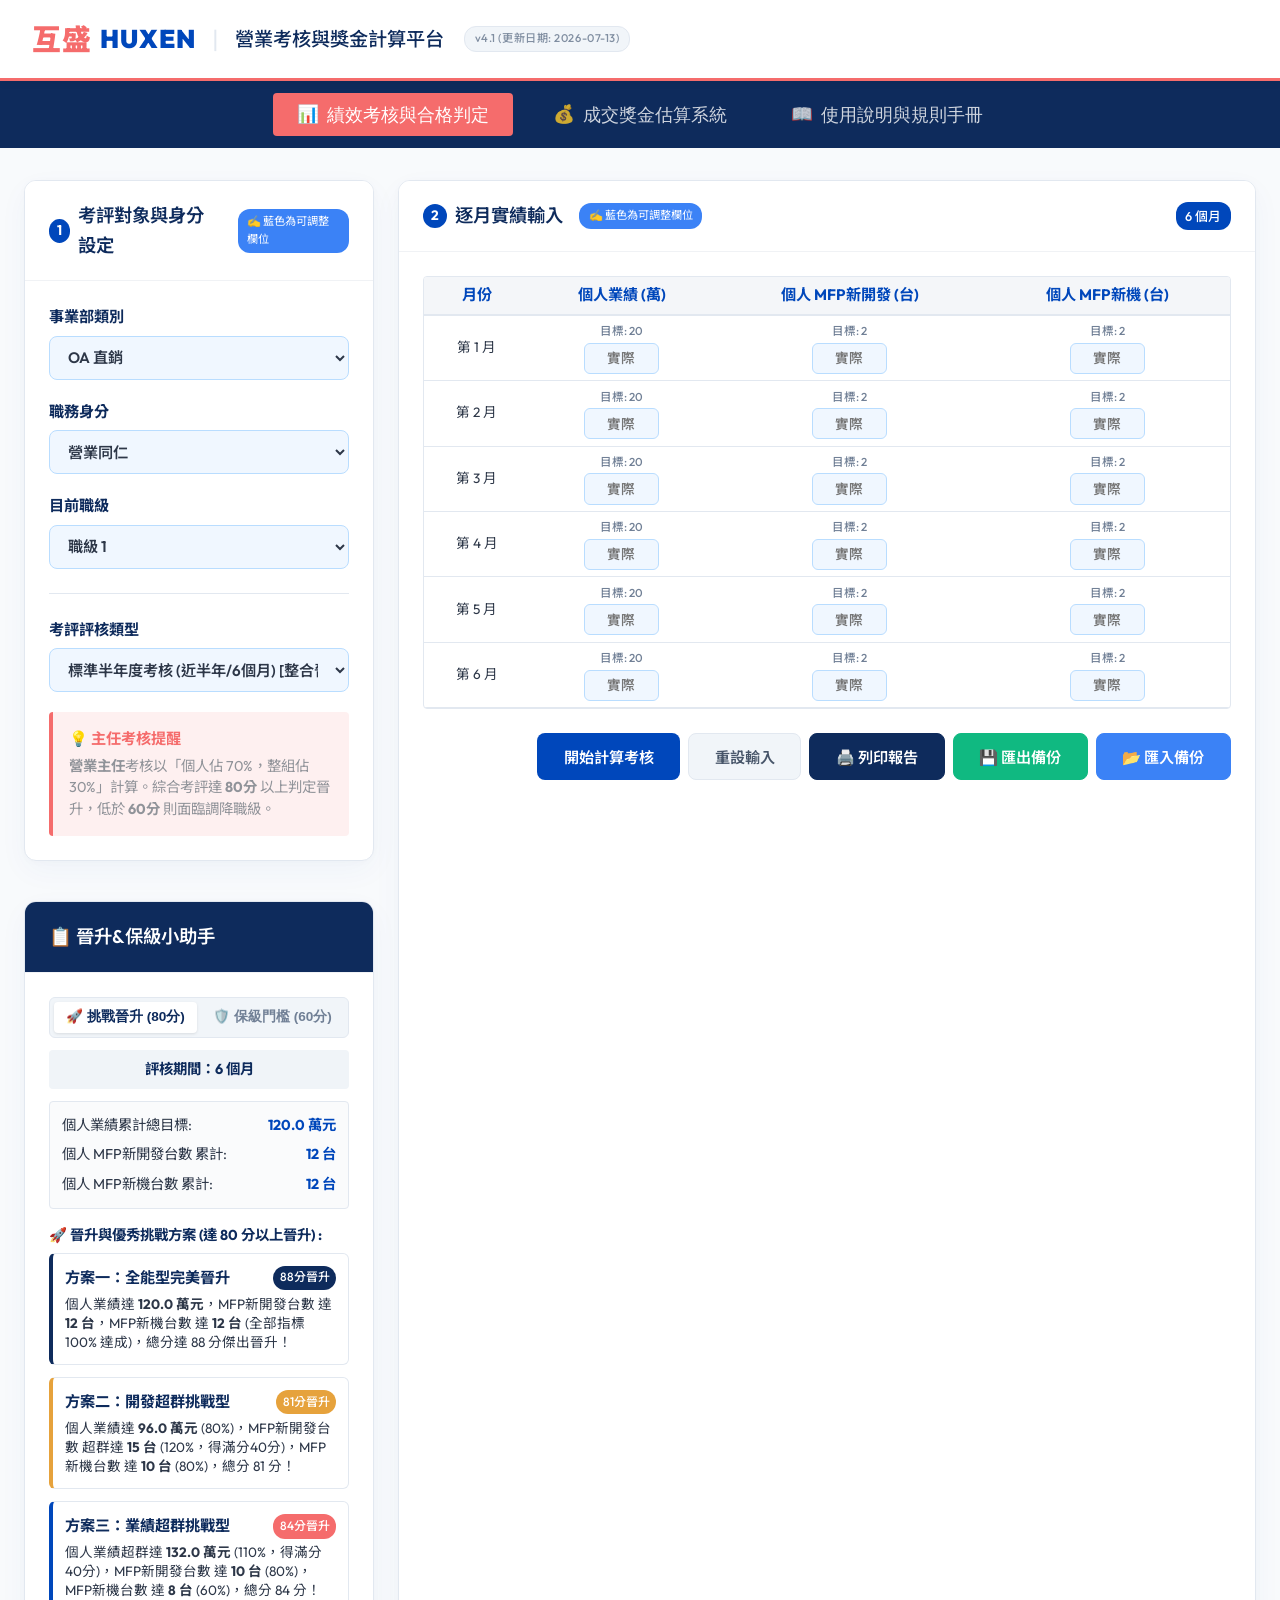
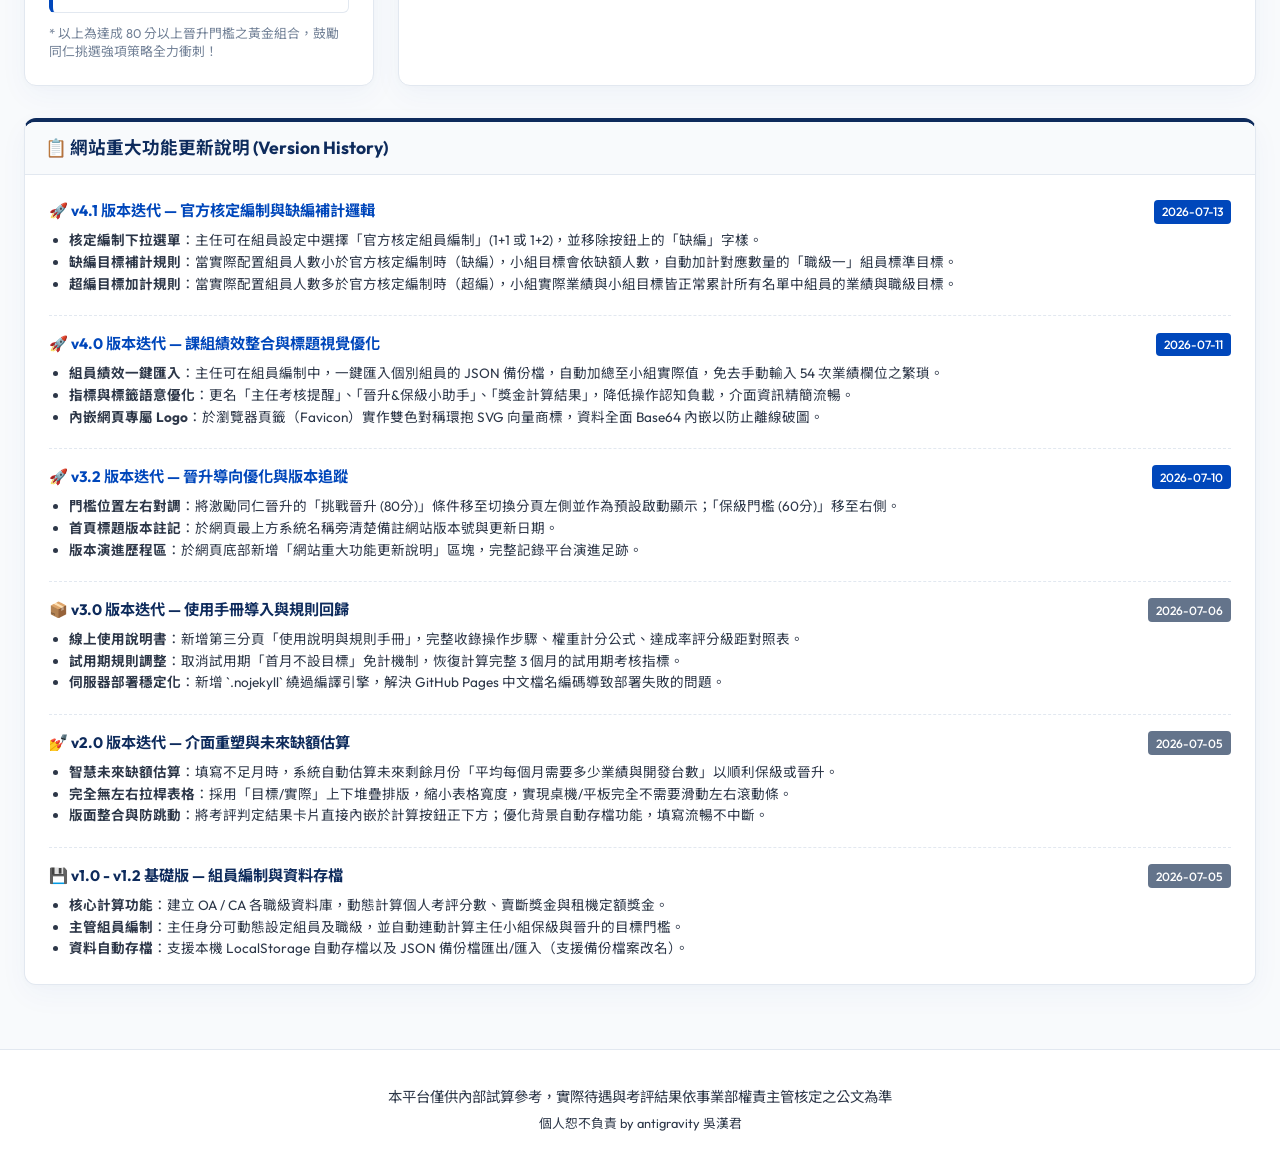
==== commit ef4008d5: "Feature: Add official supervisor headcount limit configuration and implement vacancy/over-staff targ" ====
--- a/營業考核與獎金計算平台.html
+++ b/營業考核與獎金計算平台.html
@@ -1242,7 +1242,7 @@
         <span class="logo-group">HUXEN</span>
         <span class="logo-divider">|</span>
         <span class="logo-title">營業考核與獎金計算平台</span>
-        <span class="logo-version">v4.0 (更新日期: 2026-07-11)</span>
+        <span class="logo-version">v4.1 (更新日期: 2026-07-13)</span>
       </div>
     </div>
   </header>
@@ -1302,10 +1302,17 @@
               <!-- Supervisor Team Members Config (Only visible when role is supervisor) -->
               <div id="supervisor-team-config-wrap" style="display: none; margin-top: 1.25rem;">
                 <label style="display: block; font-weight: 700; margin-bottom: 0.5rem; color: var(--navy); font-size: 0.95rem;">營業組員編制設定</label>
+                <div style="display: flex; gap: 0.5rem; align-items: center; margin-bottom: 0.75rem;">
+                  <label style="font-weight: 700; color: var(--navy); font-size: 0.85rem; margin: 0; white-space: nowrap;">官方核定組員編制：</label>
+                  <select id="supervisor-headcount-limit" onchange="onHeadcountLimitChange()" style="flex: 1; height: 32px; padding: 0.25rem 0.5rem; font-size: 0.8rem; border-radius: 4px; border: 1px solid var(--border-color); background-color: #ffffff;">
+                    <option value="1">1+1 (組員編制 1 人)</option>
+                    <option value="2" selected>1+2 (組員編制 2 人)</option>
+                  </select>
+                </div>
                 <div id="team-members-list" style="display: flex; flex-direction: column; gap: 0.5rem; margin-bottom: 0.75rem;">
                   <!-- Dynamic Member Rows -->
                 </div>
-                <button type="button" class="btn btn-secondary" onclick="addTeamMember()" style="padding: 0.35rem 0.75rem; font-size: 0.85rem; width: 100%;">＋ 新增組員 / 缺編</button>
+                <button type="button" class="btn btn-secondary" onclick="addTeamMember()" style="padding: 0.35rem 0.75rem; font-size: 0.85rem; width: 100%;">＋ 新增組員</button>
               </div>
 
               <hr class="divider">
@@ -1765,6 +1772,18 @@
           
           <div class="changelog-item">
             <div style="display: flex; justify-content: space-between; align-items: center; margin-bottom: 0.4rem;">
+              <strong style="font-size: 0.95rem; color: var(--brand-blue); font-weight: 700;">🚀 v4.1 版本迭代 — 官方核定編制與缺編補計邏輯</strong>
+              <span class="badge" style="background-color: var(--brand-blue); color: white; padding: 0.15rem 0.5rem; border-radius: 4px; font-weight: 500; font-size: 0.75rem;">2026-07-13</span>
+            </div>
+            <ul style="margin-left: 1.25rem; list-style-type: disc;">
+              <li><strong>核定編制下拉選單</strong>：主任可在組員設定中選擇「官方核定組員編制」(1+1 或 1+2)，並移除按鈕上的「缺編」字樣。</li>
+              <li><strong>缺編目標補計規則</strong>：當實際配置組員人數小於官方核定編制時（缺編），小組目標會依缺額人數，自動加計對應數量的「職級一」組員標準目標。</li>
+              <li><strong>超編目標加計規則</strong>：當實際配置組員人數多於官方核定編制時（超編），小組實際業績與小組目標皆正常累計所有名單中組員的業績與職級目標。</li>
+            </ul>
+          </div>
+
+          <div class="changelog-item" style="border-top: 1px dashed #e2e8f0; padding-top: 1rem;">
+            <div style="display: flex; justify-content: space-between; align-items: center; margin-bottom: 0.4rem;">
               <strong style="font-size: 0.95rem; color: var(--brand-blue); font-weight: 700;">🚀 v4.0 版本迭代 — 課組績效整合與標題視覺優化</strong>
               <span class="badge" style="background-color: var(--brand-blue); color: white; padding: 0.15rem 0.5rem; border-radius: 4px; font-weight: 500; font-size: 0.75rem;">2026-07-11</span>
             </div>
@@ -2006,6 +2025,13 @@
       saveAppState();
     }
 
+    // 當官方核定組員編制變更時
+    function onHeadcountLimitChange() {
+      saveAppState();
+      renderInputTable();
+    }
+
+
 
 
     // 根據考評目的獲取月數
@@ -2081,6 +2107,20 @@
               tgNewMach += mTargets.newMach;
             }
           });
+
+          // 缺編把職級一的目標算進去
+          const limitSelect = document.getElementById('supervisor-headcount-limit');
+          const N = limitSelect ? parseInt(limitSelect.value) : 2;
+          const M = teamMembers.length;
+          if (M < N) {
+            const V = N - M;
+            const lvl1Targets = TARGETS_DB[channel]['sales'][1];
+            if (lvl1Targets) {
+              tgSales += V * lvl1Targets.sales;
+              tgNewDev += V * lvl1Targets.newDev;
+              tgNewMach += V * lvl1Targets.newMach;
+            }
+          }
         }
 
         let rowHtml = `
@@ -2205,6 +2245,20 @@
             gMonthlyMach += mTargets.newMach;
           }
         });
+
+        // 缺編把職級一的目標算進去
+        const limitSelect = document.getElementById('supervisor-headcount-limit');
+        const N = limitSelect ? parseInt(limitSelect.value) : 2;
+        const M = teamMembers.length;
+        if (M < N) {
+          const V = N - M;
+          const lvl1Targets = TARGETS_DB[channel]['sales'][1];
+          if (lvl1Targets) {
+            gMonthlySales += V * lvl1Targets.sales;
+            gMonthlyDev += V * lvl1Targets.newDev;
+            gMonthlyMach += V * lvl1Targets.newMach;
+          }
+        }
       }
       const tgSales = gMonthlySales * activeMonths;
       const tgDev = gMonthlyDev * activeMonths;
@@ -3159,6 +3213,9 @@
         }
       }
 
+      const headcountLimitInput = document.getElementById('supervisor-headcount-limit');
+      const headcountLimit = headcountLimitInput ? parseInt(headcountLimitInput.value) : 2;
+
       return {
         channel,
         role,
@@ -3166,6 +3223,7 @@
         mode,
         probationFirstMonthZero,
         teamMembers,
+        headcountLimit,
         actuals
       };
     }
@@ -3234,6 +3292,10 @@
         const teamConfigWrap = document.getElementById('supervisor-team-config-wrap');
         if (state.role === 'supervisor') {
           teamConfigWrap.style.display = 'block';
+          const headcountLimitSelect = document.getElementById('supervisor-headcount-limit');
+          if (headcountLimitSelect && state.headcountLimit !== undefined) {
+            headcountLimitSelect.value = state.headcountLimit;
+          }
           renderTeamMembersList();
         } else {
           teamConfigWrap.style.display = 'none';
